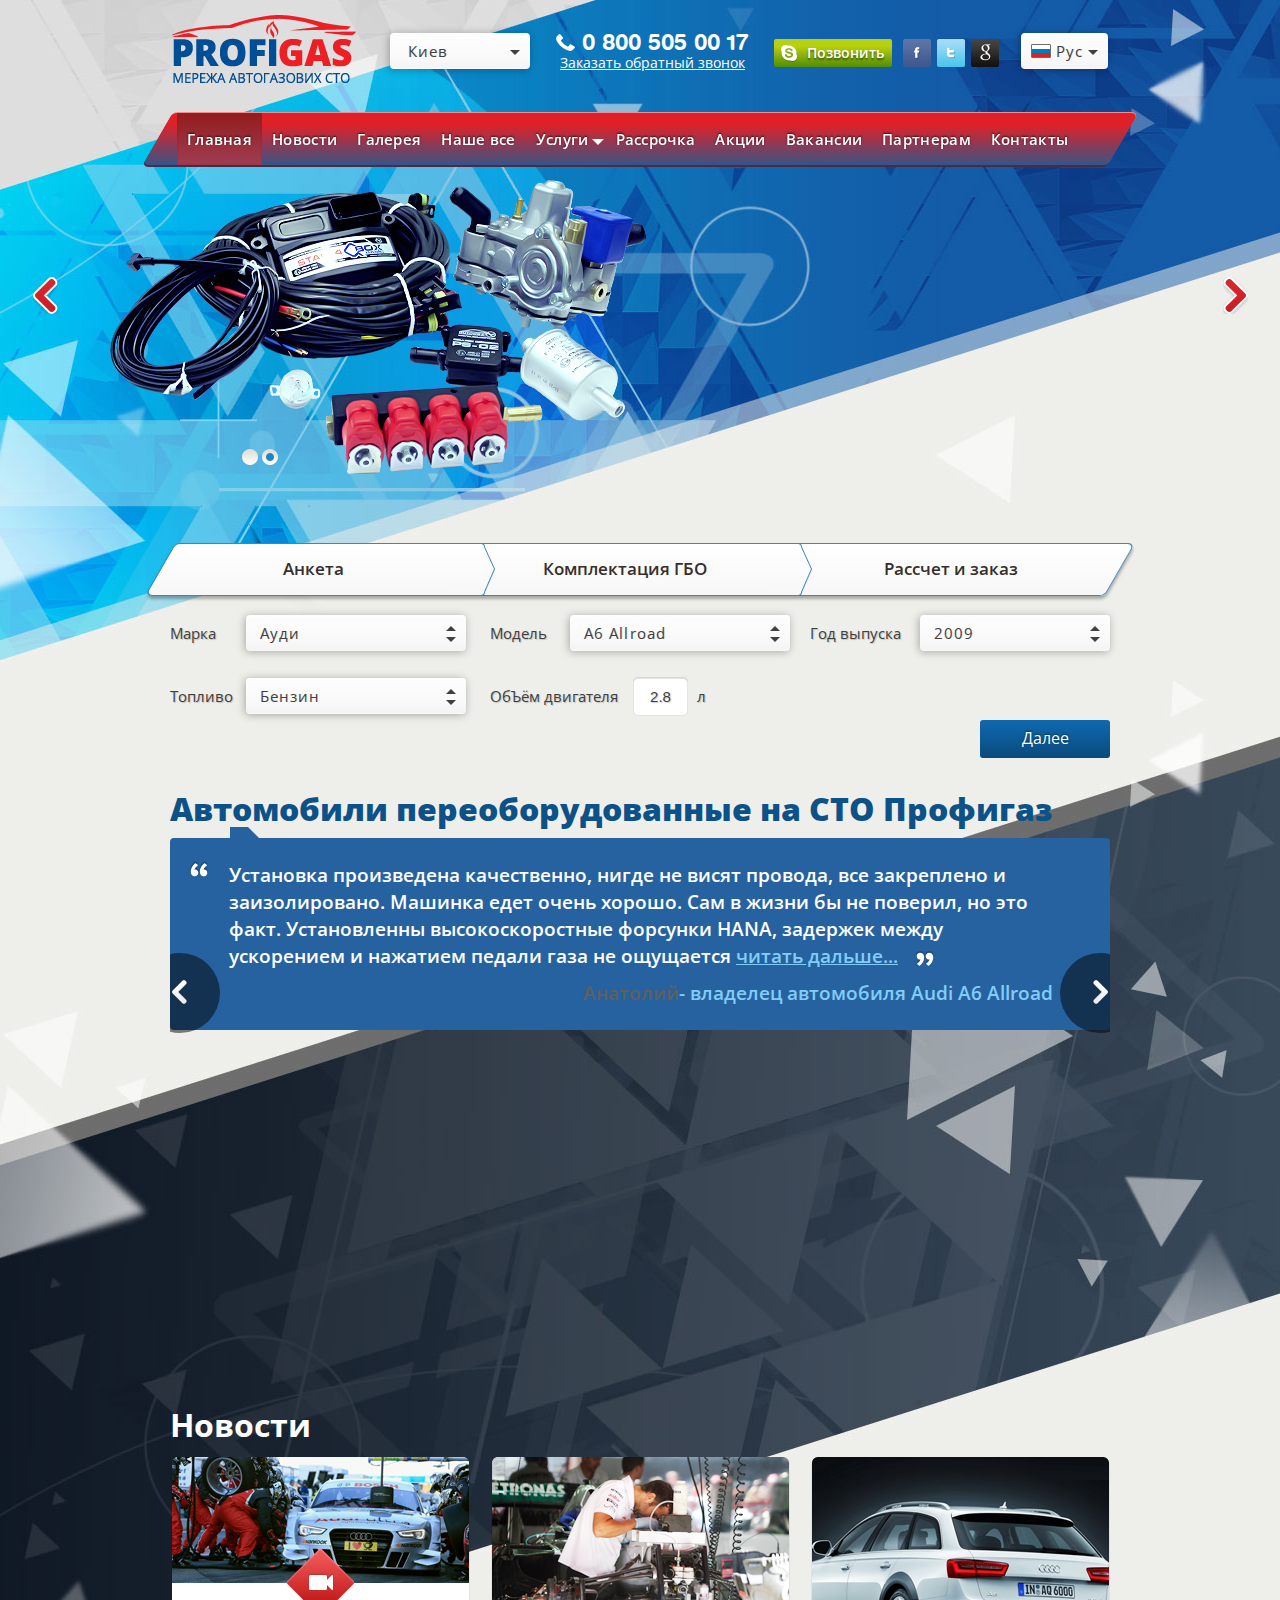
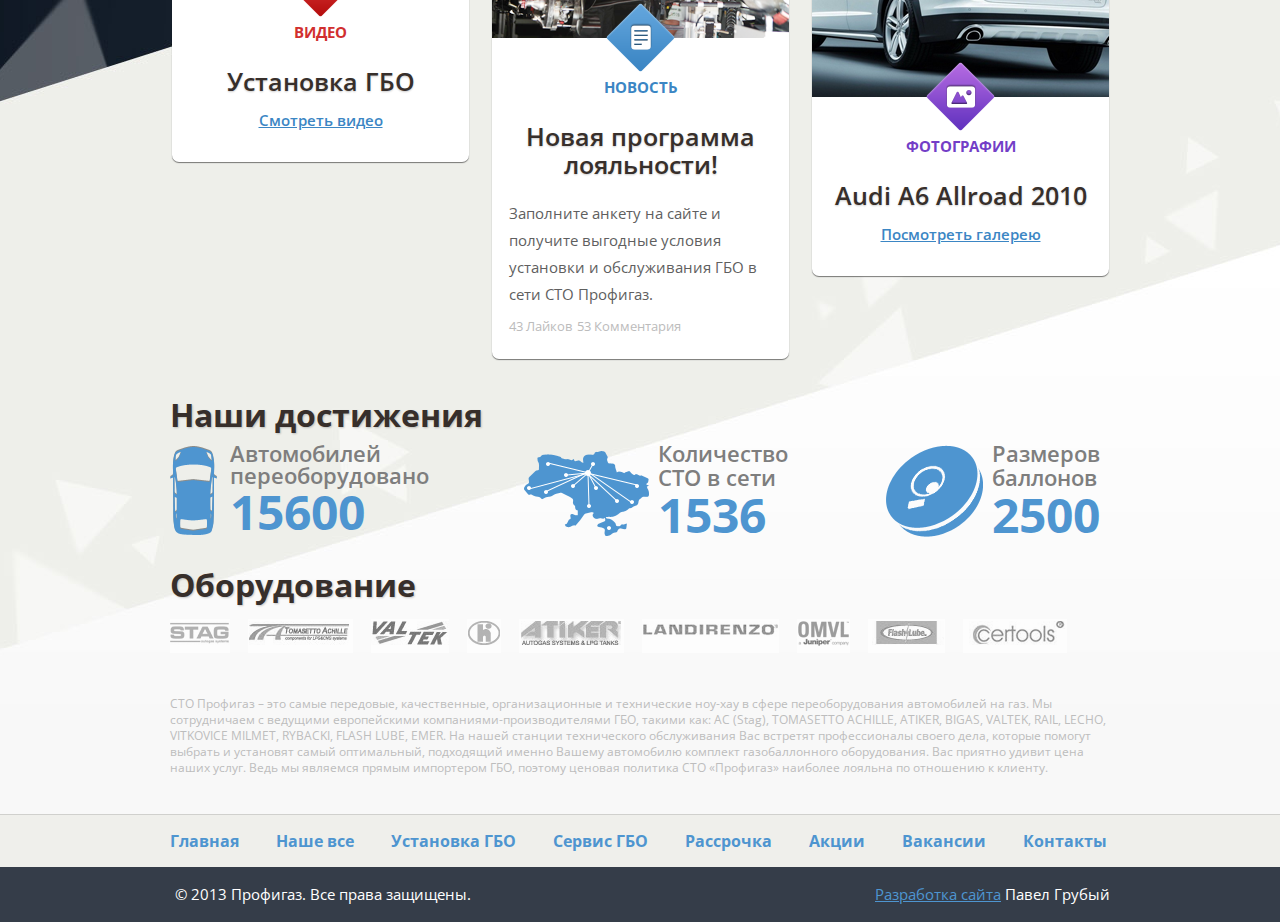
==== index.html @ aa590c6c "верстка about" ====
<!DOCTYPE html>
<html lang="en">
<head>
    <title>Home</title>
    <meta name = "format-detection" content = "telephone=no" />
    <meta charset="utf-8">
    <link rel="icon" href="images/favicon.ico" type="image/x-icon">
    <link rel="shortcut icon" href="images/favicon.ico" type="image/x-icon" />
    <link rel="stylesheet" type="text/css" media="screen" href="css/style.css">
    <link rel="stylesheet" type="text/css" href="rs-plugin/css/settings.css" media="screen" />
    <script src="js/jquery.js"></script>
    <script src="js/jquery-migrate-1.1.1.js"></script>
    <script src="js/superfish.js"></script>
	 <script src="js/jquery.mobilemenu.js"></script>
	 <script src="js/jquery.flexslider.js"></script>
	 <script src="js/jquery.easing.1.3.js"></script>
   <script src="js/modernizr.custom.79639.js"></script>
   <script src="js/jquery.cycle.all.js"></script>

   <script src="rs-plugin/js/jquery.themepunch.revolution.min.js"></script>
	 <script src="js/script.js"></script>
	 <script>
      $('#s2').cycle({ 
          fx:     'scrollDown', 
          speed:  'slow', 
          timeout: 0, 
          next:   '#next2', 
          prev:   '#prev2' 
      });
		  $(window).load(function() {
				$('.flexslider').flexslider({
				  animation: "slide",
          pauseOnHover: true
				});
			 });
      
      function DropDown(el) {
        this.dd = el;
        this.placeholder = this.dd.children('span');
        this.opts = this.dd.find('ul.dropdown > li');
        this.val = '';
        this.index = -1;
        this.initEvents();
      }
      DropDown.prototype = {
        initEvents : function() {
          var obj = this;

          obj.dd.on('click', function(event){
            $(this).toggleClass('active');
            return false;
          });

          obj.opts.on('click',function(){
            var opt = $(this);
            obj.val = opt.text();
            obj.index = opt.index();
            obj.placeholder.text(obj.val);
          });
        },
        getValue : function() {
          return this.val;
        },
        getIndex : function() {
          return this.index;
        }
      }

      $(function() {

        var dd = new DropDown( $('#dd') );

        $(document).click(function() {
          // all dropdowns
          $('.wrapper-dropdown-3').removeClass('active');
        });

        var dd = new DropDown( $('#dd1') );
      
       var dd = new DropDown( $('#dd2') );
      
       var dd = new DropDown( $('#dd3') );
      
       var dd = new DropDown( $('#dd4') );
      
       var dd = new DropDown( $('#dd5') );
      
});
    </script>
	<!--[if lt IE 8]>
   <div style=' clear: both; text-align:center; position: relative;'>
     <a href="http://windows.microsoft.com/en-US/internet-explorer/products/ie/home?ocid=ie6_countdown_bannercode">
       <img src="http://storage.ie6countdown.com/assets/100/images/banners/warning_bar_0000_us.jpg" border="0" height="42" width="820" alt="You are using an outdated browser. For a faster, safer browsing experience, upgrade for free today." />
    </a>
  </div>
<![endif]-->
    <!--[if lt IE 9]>
   	<script src="js/html5.js"></script>
    	<link rel="stylesheet" type="text/css" media="screen" href="css/ie.css">
    <![endif]-->
</head>
<body>
<!--==============================header=================================-->
 	<header>
    <div class="container_12 header_top">
      <div class="clearfix">
        <div class="grid_12">
          <h1 class="logo f_left"><a href="index.html">Profigas мережа автогазовых СТО</a></h1>
          <div class="demo f_left">
            <div id="dd" class="wrapper-dropdown-3" tabindex="1">
              <span>Киев</span>
              <ul class="dropdown">
                <li><a href="#">Киев</a></li>
                <li><a href="#">Николаев</a></li>
                <li><a href="#">Кривой рог</a></li>
                <li><a href="#">Одесса</a></li>
              </ul>
            </div>
          ​</div>
          <div class="tel_box f_left">
            <p class="tel hel"><i class="tel_icon"></i>0 800 505 00 17</p>
            <a href="#" class="tel_lk">Заказать обратный звонок</a>
          </div>
          <div class="social f_left">
            <a class="sk" href="#"><i class="sk_icon"></i>Позвонить</a>
            <a class="fb" href="#"><i class="fb_icon"></i></a>
            <a class="tw" href="#"><i class="tw_icon"></i></a>
            <a class="g" href="#"><i class="g_icon"></i></a>
          </div>
          <div class="demo1 f_right">
            <div id="dd1" class="wrapper-dropdown-3" tabindex="1">
              <span><i class="ru"></i>Рус</span>
              <ul class="dropdown">
                <li><a href="#"><i class="en"></i>Англ</a></li>
                <li><a href="#"><i class="ru"></i>Рус</a></li>
              </ul>
            </div>
          ​</div>
          <div class="clear"></div>
        </div>
      </div>
      <div class="clearfix">
        <div class="grid_12">
          <nav>
            	<ul class="sf-menu">
                <li class="current sf-menu_it"><a class="menu_link" href="index.html">Главная</a></li>
                <li class="sf-menu_it"><a class="menu_link" href="#">Новости</a></li>
                <li class="sf-menu_it"><a class="menu_link" href="#">Галерея</a></li>
                <li class="sf-menu_it"><a class="menu_link" href="about.html">Наше все</a></li>
                <li class="sf-menu_it"><a class="menu_link" href="#">Услуги</a>
                  <ul class="sub_menu">
                    <li class="sub_menu_item"><a href="#" class="sub_menu_link">Установка ГБО</a></li>
                    <li class="sub_menu_item"><a href="#" class="sub_menu_link">Сервис ГБО</a></li>
                  </ul>
                </li>
                <li class="sf-menu_it"><a class="menu_link" href="#">Рассрочка</a></li>
                <li class="sf-menu_it"><a class="menu_link" href="#">Акции</a></li>
                <li class="sf-menu_it"><a class="menu_link" href="#">Вакансии</a></li>
                <li class="sf-menu_it"><a class="menu_link" href="#">Партнерам</a></li>
                <li class="sf-menu_it"><a class="menu_link" href="#">Контакты</a></li>
             </ul>
            <div class="clear"></div>
          </nav>
        </div>
      </div>
    </div>
  </header>

<!-- slider -->
<div class="fullwidthbanner-container p_abs">
      <div class="fullwidthbanner p_rel">
        <ul>
          <!-- THE Second SLIDE -->
          <li data-transition="PaperCut" data-slotamount="10" data-masterspeed="300" data-thumb="images/thumbs/thumb1.jpg">
                <!-- THE MAIN IMAGE IN THE FIRST SLIDE -->
                <div class="caption randomrotate"
                   data-x="110"
                   data-y="180"
                   data-speed="1000"
                   data-start="200"
                   data-transition="slidedown"
                   data-easing="easeInOutExpo"><img src="images/slider1_img1.png" alt=""></div>
                <!-- THE CAPTIONS IN THIS SLDIE -->
                <div class="caption slide_title bold bl_gray sfb"
                   data-x="640"
                   data-y="295"
                   data-speed="300"
                   data-start="500"
                   data-easing="easeInOutExpo"><img src="images/slider1_img2_2.png" alt=""></div>

                <div class="caption slide_title bold bl_gray sfb"
                   data-x="660"
                   data-y="290"
                   data-speed="700"
                   data-start="700"
                   data-easing="easeOutExpo"><img src="images/slider1_img2_1.png" alt=""></div>

                <div class="caption slide_title bold bl_gray sfb"
                   data-x="676"
                   data-y="323"
                   data-speed="600"
                   data-start="900"
                   data-easing="easeOutExpo"><img src="images/slider1_img2.png" alt=""></div>

                <div class="caption slide_title bold bl_gray sfb"
                   data-x="670"
                   data-y="382"
                   data-speed="600"
                   data-start="900"
                   data-easing="easeOutExpo"><span class="slider1_it1">Баллоны</span></div>

                <div class="caption slide_title bold bl_gray sfb"
                   data-x="815"
                   data-y="265"
                   data-speed="300"
                   data-start="1300"
                   data-easing="easeOutExpo"><img src="images/slider1_img3_1.png" alt=""></div>

                <div class="caption slide_title bold bl_gray sfb"
                   data-x="835"
                   data-y="285"
                   data-speed="450"
                   data-start="1500"
                   data-easing="easeOutExpo"><img src="images/slider1_img3_2.png" alt=""></div>

                <div class="caption slide_title bl_gray randomrotate"
                   data-x="855"
                   data-y="305"
                   data-speed="600"
                   data-start="1700"
                   data-easing="easeOutExpo"><img src="images/slider1_img3.png" alt=""></div>

                <div class="caption slide_title bl_gray randomrotate"
                   data-x="835"
                   data-y="367"
                   data-speed="600"
                   data-start="1700"
                   data-easing="easeOutExpo"><span class="slider1_it1">Редукторы</span></div>

                <div class="caption randomrotate"
                   data-x="990"
                   data-y="275"
                   data-speed="450"
                   data-start="2100"
                   data-easing="easeOutExpo"><img src="images/slider1_img4_1.png" alt=""></div>

                <div class="caption randomrotate"
                   data-x="1020"
                   data-y="305"
                   data-speed="600"
                   data-start="2300"
                   data-easing="easeOutExpo"><img src="images/slider1_img4.png" alt=""></div>

                <div class="caption randomrotate"
                   data-x="986"
                   data-y="367"
                   data-speed="600"
                   data-start="2300"
                   data-easing="easeOutExpo"><span class="slider1_it1">Электроника</span></div>

                <div class="caption randomrotate fz_24 bl_gray"
                   data-x="615"
                   data-y="168"
                   data-speed="600"
                   data-start="2700"
                   data-easing="easeOutExpo">
                  <div class="slider1_title1_bg"></div>
                </div>

                <div class="caption randomrotate fz_24 bl_gray lfl"
                   data-x="660"
                   data-y="195"
                   data-speed="600"
                   data-start="3600"
                   data-easing="easeOutExpo"><img src="images/slider1_logo.png" alt=""></div>

                <div class="caption randomrotate fz_24 bl_gray sft"
                   data-x="845"
                   data-y="195"
                   data-speed="600"
                   data-start="2900"
                   data-easing="easeOutExpo"><h2 class="slider1_title1">Первый</h2></div>

                <div class="caption randomrotate fz_24 bl_gray sfr"
                   data-x="845"
                   data-y="225"
                   data-speed="600"
                   data-start="3100"
                   data-easing="easeOutExpo"><h2 class="slider1_title1">интернет-магазин 
</h2></div>

                <div class="caption randomrotate fz_24 bl_gray sfb"
                   data-x="845"
                   data-y="253"
                   data-speed="600"
                   data-start="3300"
                   data-easing="easeOutExpo"><h2 class="slider1_title1">гбо</h2></div>

                <div class="caption randomrotate fz_24 bl_gray"
                   data-x="660"
                   data-y="400"
                   data-speed="600"
                   data-start="4500"
                   data-easing="easeOutExpo">
                    <div class="slider1_box1">
                      <a href="#" class="slider1_lk1">Перейти на сайт интернет-магазина</a>
                    </div>
                   </div>

                <div class="caption randomrotate fz_24 bl_gray"
                   data-x="593"
                   data-y="460"
                   data-speed="600"
                   data-start="5300"
                   data-easing="easeOutExpo"><span class="slider1_it2">Узнай стоимость установки ГБО</span></div>

                <div class="caption randomrotate fz_24 bl_gray"
                   data-x="720"
                   data-y="495"
                   data-speed="600"
                   data-start="5500"
                   data-easing="easeOutExpo"><span class="slider1_it2">и экономию прямо здесь</span></div>

                <div class="caption randomrotate fz_24 bl_gray"
                   data-x="1155"
                   data-y="508"
                   data-speed="600"
                   data-start="6500"
                   data-easing="easeOutExpo"><img src="images/slider1_img6_arrow.png" alt=""></div>
                
          </li> 

          <!-- THE COPY SLIDE -->
          <li data-transition="PaperCut" data-slotamount="10" data-masterspeed="300" data-thumb="images/thumbs/thumb1.jpg">
                <!-- THE MAIN IMAGE IN THE FIRST SLIDE -->
                <div class="caption randomrotate"
                   data-x="110"
                   data-y="180"
                   data-speed="1000"
                   data-start="200"
                   data-transition="slidedown"
                   data-easing="easeInOutExpo"><img src="images/slider1_img1.png" alt=""></div>
                <!-- THE CAPTIONS IN THIS SLDIE -->
                <div class="caption slide_title bold bl_gray sfb"
                   data-x="640"
                   data-y="295"
                   data-speed="300"
                   data-start="500"
                   data-easing="easeInOutExpo"><img src="images/slider1_img2_2.png" alt=""></div>

                <div class="caption slide_title bold bl_gray sfb"
                   data-x="660"
                   data-y="290"
                   data-speed="700"
                   data-start="700"
                   data-easing="easeOutExpo"><img src="images/slider1_img2_1.png" alt=""></div>

                <div class="caption slide_title bold bl_gray sfb"
                   data-x="676"
                   data-y="323"
                   data-speed="600"
                   data-start="900"
                   data-easing="easeOutExpo"><img src="images/slider1_img2.png" alt=""></div>

                <div class="caption slide_title bold bl_gray sfb"
                   data-x="670"
                   data-y="382"
                   data-speed="600"
                   data-start="900"
                   data-easing="easeOutExpo"><span class="slider1_it1">Баллоны</span></div>

                <div class="caption slide_title bold bl_gray sfb"
                   data-x="815"
                   data-y="265"
                   data-speed="300"
                   data-start="1300"
                   data-easing="easeOutExpo"><img src="images/slider1_img3_1.png" alt=""></div>

                <div class="caption slide_title bold bl_gray sfb"
                   data-x="835"
                   data-y="285"
                   data-speed="450"
                   data-start="1500"
                   data-easing="easeOutExpo"><img src="images/slider1_img3_2.png" alt=""></div>

                <div class="caption slide_title bl_gray randomrotate"
                   data-x="855"
                   data-y="305"
                   data-speed="600"
                   data-start="1700"
                   data-easing="easeOutExpo"><img src="images/slider1_img3.png" alt=""></div>

                <div class="caption slide_title bl_gray randomrotate"
                   data-x="835"
                   data-y="367"
                   data-speed="600"
                   data-start="1700"
                   data-easing="easeOutExpo"><span class="slider1_it1">Редукторы</span></div>

                <div class="caption randomrotate"
                   data-x="990"
                   data-y="275"
                   data-speed="450"
                   data-start="2100"
                   data-easing="easeOutExpo"><img src="images/slider1_img4_1.png" alt=""></div>

                <div class="caption randomrotate"
                   data-x="1020"
                   data-y="305"
                   data-speed="600"
                   data-start="2300"
                   data-easing="easeOutExpo"><img src="images/slider1_img4.png" alt=""></div>

                <div class="caption randomrotate"
                   data-x="986"
                   data-y="367"
                   data-speed="600"
                   data-start="2300"
                   data-easing="easeOutExpo"><span class="slider1_it1">Электроника</span></div>

                <div class="caption randomrotate fz_24 bl_gray"
                   data-x="615"
                   data-y="168"
                   data-speed="600"
                   data-start="2700"
                   data-easing="easeOutExpo">
                  <div class="slider1_title1_bg"></div>
                </div>

                <div class="caption randomrotate fz_24 bl_gray lfl"
                   data-x="660"
                   data-y="195"
                   data-speed="600"
                   data-start="3600"
                   data-easing="easeOutExpo"><img src="images/slider1_logo.png" alt=""></div>

                <div class="caption randomrotate fz_24 bl_gray sft"
                   data-x="845"
                   data-y="195"
                   data-speed="600"
                   data-start="2900"
                   data-easing="easeOutExpo"><h2 class="slider1_title1">Первый</h2></div>

                <div class="caption randomrotate fz_24 bl_gray sfr"
                   data-x="845"
                   data-y="225"
                   data-speed="600"
                   data-start="3100"
                   data-easing="easeOutExpo"><h2 class="slider1_title1">интернет-магазин 
</h2></div>

                <div class="caption randomrotate fz_24 bl_gray sfb"
                   data-x="845"
                   data-y="253"
                   data-speed="600"
                   data-start="3300"
                   data-easing="easeOutExpo"><h2 class="slider1_title1">гбо</h2></div>

                <div class="caption randomrotate fz_24 bl_gray"
                   data-x="660"
                   data-y="400"
                   data-speed="600"
                   data-start="4500"
                   data-easing="easeOutExpo">
                    <div class="slider1_box1">
                      <a href="#" class="slider1_lk1">Перейти на сайт интернет-магазина</a>
                    </div>
                   </div>

                <div class="caption randomrotate fz_24 bl_gray"
                   data-x="593"
                   data-y="460"
                   data-speed="600"
                   data-start="5300"
                   data-easing="easeOutExpo"><span class="slider1_it2">Узнай стоимость установки ГБО</span></div>

                <div class="caption randomrotate fz_24 bl_gray"
                   data-x="720"
                   data-y="495"
                   data-speed="600"
                   data-start="5500"
                   data-easing="easeOutExpo"><span class="slider1_it2">и экономию прямо здесь</span></div>

                <div class="caption randomrotate fz_24 bl_gray"
                   data-x="1155"
                   data-y="508"
                   data-speed="600"
                   data-start="6500"
                   data-easing="easeOutExpo"><img src="images/slider1_img6_arrow.png" alt=""></div>
                
          </li> 

        </ul>
        <div class="tp-bannertimer tp-bottom"></div>
      </div>
    </div>
  <!-- Slider END  -->


<!--==============================content================================-->
  <section id="content">
    
  <article>
    <div class="container_12">
      <div class="cost_box">
        <div class="cost_box_tab">
          <ul class="cost_menu clearfix">
            <li class="cost_it"><alkref="#" class="cost_lk cost_lk_first">Анкета</a></li>
            <li class="cost_it cost_it_second"><a href="#" class="cost_lk cost_lk_second">Комплектация ГБО</a></li>
            <li class="cost_it cost_it_last"><a href="#" class="cost_lk cost_lk_last">Рассчет и заказ</a></li>
          </ul>
        </div>
        <div class="cost_box_btn clearfix">
          <div class="grid_4">
            <label for="" class="clearfix box2">
              <span class="cost_btm_n f_left">Марка</span>
              <div class="cost_btm f_right">
                <div id="dd2" class="wrapper-dropdown-3" tabindex="1">
                  <span>Ауди</span>
                  <ul class="dropdown">
                    <li><a href="#">Ауди</a></li>
                    <li><a href="#">Лада</a></li>
                    <li><a href="#">Бентли</a></li>
                    <li><a href="#">Славута</a></li>
                  </ul>
                </div>
              ​</div>
            </label>
            <label for="" class="clearfix box2">
              <span class="cost_btm_n f_left">Топливо</span>
              <div class="cost_btm f_right">
                <div id="dd3" class="wrapper-dropdown-3" tabindex="1">
                  <span>Бензин</span>
                  <ul class="dropdown">
                    <li><a href="#">Бензин</a></li>
                    <li><a href="#">Дизель</a></li>
                    <li><a href="#">Газ</a></li>
                    <li><a href="#">Электричество</a></li>
                  </ul>
                </div>
              ​</div>
            </label>
          </div>
          <div class="grid_4">
            <label for="" class="clearfix box2">
              <span class="cost_btm_n f_left">Модель</span>
              <div class="cost_btm f_right">
                <div id="dd4" class="wrapper-dropdown-3" tabindex="1">
                  <span>A6 Allroad</span>
                  <ul class="dropdown">
                    <li><a href="#">A6 Allroad</a></li>
                    <li><a href="#">A6 Allroad</a></li>
                    <li><a href="#">A6 Allroad</a></li>
                    <li><a href="#">A6 Allroad</a></li>
                  </ul>
                </div>
              ​</div>
            </label>
            <label for="" class="clearfix box2">
              <span class="cost_btm_n f_left">ОбЪём двигателя</span>
              <div class="cost_btm f_left">
                <input class="cost_inp" type="text" value="2.8">
                <span class="cost_btm_n">л</span>
              ​</div>
            </label>

          </div>
          <div class="grid_4">
            <label for="" class="clearfix box2">
              <span class="cost_btm_n f_left">Год выпуска</span>
              <div class="cost_btm f_right">
                <div id="dd5" class="wrapper-dropdown-3" tabindex="1">
                  <span>2009</span>
                  <ul class="dropdown">
                    <li><a href="#">2007</a></li>
                    <li><a href="#">2008</a></li>
                    <li><a href="#">2009</a></li>
                    <li><a href="#">2010</a></li>
                    <li><a href="#">2011</a></li>
                    <li><a href="#">2012</a></li>
                    <li><a href="#">2013</a></li>
                    <li><a href="#">2014</a></li>
                  </ul>
                </div>
              ​</div>
            </label>
            <a href="#" class="cost_btn_lk f_right">Далее</a>
          </div>
        </div>
      </div>
      <div class="wrapper">
        <div class="grid_12">
          <h2 class="title1"><a href="#">Автомобили переоборудованные на СТО Профигаз</a></h2>
          <div class="flexslider wrapper">
            <ul class="slides">
              <li class="p_rel">
                <figure class="p_rel">
                  <div id="s2" class="pics p_rel">
                    <div>
                      <img src="images/flexslider_img1.jpg">
                      <p class="p_abs baner">
                        <span>Audi A6 Allroad с установленным</span>
                        <span>на СТО Профигаз ГБО 4-го поколения</span>
                      </p>
                    </div>
                    <div>
                      <img src="images/flexslider_img33.jpg">
                      <p class="p_abs baner">
                        <span>Audi A6 Allroad с установленным</span>
                        <span>на СТО Профигаз ГБО 4-го поколения</span>
                      </p>
                    </div>
                    <div>
                      <img src="images/flexslider_img1.jpg">
                      <p class="p_abs baner">
                        <span>Audi A6 Allroad с установленным</span>
                        <span>на СТО Профигаз ГБО 4-го поколения</span>
                      </p>
                    </div>
                </div>
                <div class="nav"><a id="prev2" href="#"><em></em></a> <a id="next2" href="#"><em></em></a></div>


                </figure>
                <blockquote class="quote_box p_rel clearfix">
                  <p class="quote p_rel">Установка произведена качественно, нигде не висят провода, все закреплено и заизолировано. Машинка едет очень хорошо. Сам в жизни бы не поверил, но это факт. Установленны высокоскоростные форсунки HANA, задержек между ускорением и нажатием педали газа не ощущается
                  <a href="#" class="quote_lk">читать дальше...</a></p>
                  <span class="owner f_right">Анатолий<a class="quote_lk make" href="">- владелец автомобиля Audi A6 Allroad</a></span>
                </blockquote>
              </li>
              <li class="p_rel">
                <figure >
                  <img src="images/flexslider_img1.jpg" alt="">

                </figure>
                <blockquote class="quote_box p_rel clearfix">
                  <p class="quote p_rel">Установка произведена качественно, нигде не висят провода, все закреплено и заизолировано. Машинка едет очень хорошо. Сам в жизни бы не поверил, но это факт. Установленны высокоскоростные форсунки HANA, задержек между ускорением и нажатием педали газа не ощущается
                  <a href="#" class="quote_lk">читать дальше...</a></p>
                  <span class="owner f_right">Анатолий<a class="quote_lk make" href="">- владелец автомобиля Audi A6 Allroad</a></span>
                </blockquote>
              </li>
            </ul>
          </div>
        </div>
      </div>
      <div class="news_box">
        <h3 class="title2"><a href="">Новости</a></h3>
        <div class="clearfix">
          <div class="grid_4">
            <div class="news_it">
              <figure class="video p_rel">
                <img src="images/video_img.png" alt="">
                <a href="#" class="p_abs news_icon video_ic">ВИДЕО</a>
              </figure>
              <div class="news_cont">
                <h4 class="title3">Установка ГБО</h4>
                <a href="#" class="news_lk">Смотреть видео</a>
              </div>
            </div>
          </div>
          <div class="grid_4">
            <div class="news_it">
              <figure class="news p_rel">
                <img src="images/news_img.png" alt="">
                <a href="#" class="p_abs news_icon news_ic">НОВОСТЬ</a>
              </figure>
              <div class="news_cont">
                <h4 class="title3">Новая программа лояльности!</h4>
                <p>Заполните анкету на сайте и получите выгодные условия установки и обслуживания ГБО в сети СТО Профигаз.<br>
                  <span class="likes">43 Лайков</span><span class="comtnts">53 Комментария</span>
                </p>
                
              </div>
            </div>
          </div>
          <div class="grid_4">
            <div class="news_it">
              <figure class="photo p_rel">
                <img src="images/photo_img.png" alt="">
                <a href="#" class="p_abs news_icon photo_ic">ФОТОГРАФИИ</a>
              </figure>
              <div class="news_cont">
                <h4 class="title3">Audi A6 Allroad 2010</h4>
                <a href="#" class="news_lk">Посмотреть галерею</a>
              </div>
            </div>
          </div>
        </div>
      </div>
      <div class="achievements">
        <h3 class="title4">Наши достижения</h3>
        <div class="list1 clearfix">
          <div class="grid_4">
            <div class="clearfix column1">
              <img src="images/car_icon.png" alt="" class="f_left">
              <div class="box1 f_left">
                <p>Автомобилей переоборудовано</p>
                <span class="qt">15600</span>
              </div>
            </div>
          </div>
          <div class="grid_4">
            <div class="clearfix column2">
              <img src="images/map_icon.png" alt="">
              <div class="box1">
                <p>Количество СТО в сети</p>
                <span class="qt">1536</span>
              </div>
            </div>
          </div>
          <div class="grid_4">
            <div class="clearfix column3">
              <img src="images/balon_icon.png" alt="" class="f_left">
              <div class="box1 f_right">
                <p>Размеров баллонов</p>
                <span class="qt">2500</span>
              </div>
            </div>
          </div>
        </div>
      </div>
      <div class="equipment">
        <h3 class="title4">Оборудование</h3>
        <div class="wrapper">
          <div class="grid_12">
            <ul class="list clearfix">
              <li class="list_item">
                <a href="#" class="list_link"><img src="images/equipment_img1.png" alt=""></a>
              </li>
              <li class="list_item">
                <a href="#" class="list_link"><img src="images/equipment_img2.png" alt=""></a>
              </li>
              <li class="list_item">
                <a href="#" class="list_link"><img src="images/equipment_img3.png" alt=""></a>
              </li>
              <li class="list_item">
                <a href="#" class="list_link"><img src="images/equipment_img4.png" alt=""></a>
              </li>
              <li class="list_item">
                <a href="#" class="list_link"><img src="images/equipment_img5.png" alt=""></a>
              </li>
              <li class="list_item">
                <a href="#" class="list_link"><img src="images/equipment_img6.png" alt=""></a>
              </li>
              <li class="list_item">
                <a href="#" class="list_link"><img src="images/equipment_img7.png" alt=""></a>
              </li>
              <li class="list_item">
                <a href="#" class="list_link"><img src="images/equipment_img8.png" alt=""></a>
              </li>
              <li class="list_item">
                <a href="#" class="list_link"><img src="images/equipment_img9.png" alt=""></a>
              </li>
            </ul>
          </div>
        </div>
      </div>
      <p class="description_box">
        СТО Профигаз – это самые передовые, качественные, организационные и технические ноу-хау в сфере переоборудования автомобилей на газ. Мы сотрудничаем с ведущими европейскими компаниями-производителями ГБО, такими как: AC (Stag), TOMASETTO ACHILLE, ATIKER, BIGAS, VALTEK, RAIL, LECHO, VITKOVICE MILMET, RYBACKI, FLASH LUBE, EMER. На нашей станции технического обслуживания Вас встретят профессионалы своего дела, которые помогут выбрать и установят самый оптимальный, подходящий именно Вашему автомобилю комплект газобаллонного оборудования. Вас приятно удивит цена наших услуг. Ведь мы являемся прямым импортером ГБО, поэтому ценовая политика СТО «Профигаз» наиболее лояльна по отношению к клиенту.
      </p>
    </div>
  </article>
  </section>
<!--==============================footer=================================-->
  <footer>
    <div class="container_12">
      <div class="wrapper">
        <div class="grid_12">
          <ul class="footer_menu clearfix">
            <li class="footer_item"><a href="#" class="footer_link">Главная</a></li>
            <li class="footer_item"><a href="#" class="footer_link">Наше все</a></li>
            <li class="footer_item"><a href="#" class="footer_link">Установка ГБО</a></li>
            <li class="footer_item"><a href="#" class="footer_link">Сервис ГБО</a></li>
            <li class="footer_item"><a href="#" class="footer_link">Рассрочка</a></li>
            <li class="footer_item"><a href="#" class="footer_link">Акции</a></li>
            <li class="footer_item"><a href="#" class="footer_link">Вакансии</a></li>
            <li class="footer_item"><a href="#" class="footer_link">Контакты</a></li>
          </ul>
        </div>
      </div>
    </div>
    <div class="footer_bottom">
      <div class="container_12">
        <div class="wrapper">
          <div class="grid_12">
            <b class="f_left">&copy; 2013 Профигаз. Все права защищены.</b>
            <span class="developer f_right">
              <a href="">Разработка сайта</a>
              <span class="name">Павел Грубый</span>
            </span>
          </div>
        </div>
      </div>
    </div>
  </footer>
  <script>
        $(document).ready(function() {

          var api = $('.fullwidthbanner').revolution(
            {
              delay:9000,
              startwidth:1400,
              startheight:645,

              onHoverStop:"on",           // Stop Banner Timet at Hover on Slide on/off

              thumbWidth:1000000,             // Thumb With and Height and Amount (only if navigation Tyope set to thumb !)
              thumbHeight:50,
              thumbAmount:3,

              hideThumbs:0,
              navigationType:"bullet",        // bullet, thumb, none
              navigationArrows:"solo",        // nexttobullets, solo (old name verticalcentered), none

              navigationStyle:"round",        // round,square,navbar,round-old,square-old,navbar-old, or any from the list in the docu (choose between 50+ different item), custom


              navigationHAlign:"center",        // Vertical Align top,center,bottom
              navigationVAlign:"bottom",          // Horizontal Align left,center,right
              navigationHOffset:30,
              navigationVOffset:-40,

              soloArrowLeftHalign:"left",
              soloArrowLeftValign:"center",
              soloArrowLeftHOffset:20,
              soloArrowLeftVOffset:0,

              soloArrowRightHalign:"right",
              soloArrowRightValign:"center",
              soloArrowRightHOffset:20,
              soloArrowRightVOffset:0,

              touchenabled:"on",            // Enable Swipe Function : on/off


              stopAtSlide:-1,             // Stop Timer if Slide "x" has been Reached. If stopAfterLoops set to 0, then it stops already in the first Loop at slide X which defined. -1 means do not stop at any slide. stopAfterLoops has no sinn in this case.
              stopAfterLoops:-1,            // Stop Timer if All slides has been played "x" times. IT will stop at THe slide which is defined via stopAtSlide:x, if set to -1 slide never stop automatic

              hideCaptionAtLimit:0,         // It Defines if a caption should be shown under a Screen Resolution ( Basod on The Width of Browser)
              hideAllCaptionAtLilmit:0,       // Hide all The Captions if Width of Browser is less then this value
              hideSliderAtLimit:0,          // Hide the whole slider, and stop also functions if Width of Browser is less than this value


              fullWidth:"on",

              shadow:1                //0 = no Shadow, 1,2,3 = 3 Different Art of Shadows -  (No Shadow in Fullwidth Version !)

            });


            // TO HIDE THE ARROWS SEPERATLY FROM THE BULLETS, SOME TRICK HERE:
            // YOU CAN REMOVE IT FROM HERE TILL THE END OF THIS SECTION IF YOU DONT NEED THIS !
              api.bind("revolution.slide.onloaded",function (e) {


                $('.tparrows').each(function() {
                  var arrows=$(this);

                  var timer = setInterval(function() {

                    if (arrows.css('opacity') == 1 && !$('.tp-simpleresponsive').hasClass("mouseisover"))
                      arrows.fadeOut(300);
                  },3000);
                })

                $('.tp-simpleresponsive, .tparrows').hover(function() {
                  $('.tp-simpleresponsive').addClass("mouseisover");
                  $('body').find('.tparrows').each(function() {
                    $(this).fadeIn(300);
                  });
                }, function() {
                  if (!$(this).hasClass("tparrows"))
                    $('.tp-simpleresponsive').removeClass("mouseisover");
                })
              });
            // END OF THE SECTION, HIDE MY ARROWS SEPERATLY FROM THE BULLETS

      });

  </script>

</body>
</html>
---- css/style.css ----
@import "reset.css";
@import "skeleton.css";
@import "superfish.css";
@import "flexslider.css";
@import "../font/helvetica.css";
@import url(http://fonts.googleapis.com/css?family=Open+Sans:400,600,700,800&subset=latin,cyrillic);
article,aside,audio,canvas,command,datalist,details,embed,figcaption,figure,footer,header,hgroup,keygen,meter,nav,output,progress,section,source,video{display:block}mark,rp,rt,ruby,summary,time{display:inline}
/* Global properties ======================================================== */
html {width:100%}

body {
  font-family:'Open Sans', sans-serif;
  font-size:15px;
  line-height: 27px;
  color:#5f5f5f;
  min-width:960px;
  background: #f8f8f8 url(../images/body_bg.jpg) center 0 no-repeat;
  -webkit-text-size-adjust: none;
}

/*----------------------> Links And buttons <------------------*/
a {
  color:#;
  outline:none;
  text-decoration:none;
  cursor:pointer;
}
a:hover{
  color:#;
  text-decoration:none;
}

.button{
  display:inline-block;
  padding:0 0 0 0;
  margin: 0 0 0 0;
  font-size: px;
  line-height: px;
  color:#;
 }
.button:hover{
  background:;
  color:#000;
}


.hel{
  font-family: 'helvetica_roundedbold';

}
/*----------------------> Basic Classes <------------------*/
.reg {text-transform:uppercase}
.f_left {float:left}
.f_right {float:right}
.al_right {text-align:right}
.al_center {text-align:center}

.it{font-style:italic}
.let{letter-spacing:-1px}

/*----------------------> Indents Zero <------------------*/

.m_bot_zero{ margin-bottom:0 !important;}
.m_left_zero{ margin-left:0 !important;}
.p_bot_zero{ padding-bottom:0 !important;}
.p_left_zero{ padding-left:0 !important;}

/*----------------------> Positions <------------------*/
.p_abs{position: absolute;}
.p_rel{position: relative;}
.p_fix{position: fixed;}
.clear {clear:both;width:100%;line-height:0;font-size:0;}
.wrapper {overflow:hidden}
.f_elem *:first-child{margin-top: 0 !important;}
.f_elem1 *:first-child{margin-top: 0 !important;border: none !important;}

.bg_none{ background:none !important;}
.clearfix:after {
  content: "";
  display: block;
  height: 0;
  clear: both;
  visibility: hidden;
}

/*----------------------> Displays <------------------*/

.d_block{ display:block;}
.d_in-block{ display:inline-block;}

/*----------------------> Basic Colors <------------------*/



/*======================> Header <======================*/

header {
  position: relative;
  z-index: 99;
}
.header_top{
  padding-top: 15px;
}
h1.logo a{
  display:block;
  width:184px;
  height:69px;
  margin-left: 2px;
  background:url(../images/logo.png) 0 0 no-repeat;
  text-decoration:none;
  text-indent:-9999px;
}

/* DEMO 3 */

.wrapper-dropdown-3 {
    /* Size and position */
    position: relative;
    width: 122px;
    margin-top: 18px;
    margin-left: 34px;
    padding: 0 0 0 18px;

    /* Styles */
    background: #fff url(../images/dropdown-3_bg.png) 0 0 repeat;
    border-radius: 4px;
    text-shadow: 1px 0px 0px rgba(0,0,0,0.1);
    box-shadow: -1px 1px 8px rgba(0,0,0,0.3);
    cursor: pointer;
    outline: none;

    /* Font settings */
    font: 400 15px/36px 'Open Sans', sans-serif;
    color: #404040;
    letter-spacing: 1.1px
}
#dd1{
  width: 74px;
  margin-right: 2px;
  margin-left: 0;
  padding-left: 13px;
}

.wrapper-dropdown-3:after {
    content: "";
    width: 0;
    height: 0;
    position: absolute;
    right: 10px;
    top: 55%;
    margin-top: -3px;
    border-width: 5px 5px 0 5px;
    border-style: solid;
    border-color: #404040 transparent;
}

.wrapper-dropdown-3 .dropdown {
  /* Size & position */
    position: absolute;
    top: 120%;
    left: 0;
    right: 0;

    /* Styles */
    background: white;
    border-radius: inherit;
    border: 1px solid rgba(0,0,0,0.17);
    box-shadow: 0 0 5px rgba(0,0,0,0.1);
    -webkit-transition: all 0.5s ease-in;
    -moz-transition: all 0.5s ease-in;
    -ms-transition: all 0.5s ease-in;
    -o-transition: all 0.5s ease-in;
    transition: all 0.5s ease-in;
    list-style: none;

    /* Hiding */
    opacity: 0;
    pointer-events: none;
}

.wrapper-dropdown-3 .dropdown:after {
    content: "";
    width: 0;
    height: 0;
    position: absolute;
    bottom: 100%;
    right: 15px;
    border-width: 0 6px 6px 6px;
    border-style: solid;
    border-color: #fff transparent;    
}

.wrapper-dropdown-3 .dropdown:before {
    content: "";
    width: 0;
    height: 0;
    position: absolute;
    bottom: 100%;
    right: 13px;
    border-width: 0 8px 8px 8px;
    border-style: solid;
    border-color: rgba(0,0,0,0.1) transparent;    
}

.wrapper-dropdown-3 .dropdown li a {
    display: block;
    padding: 0 10px;
    text-decoration: none;
    color: #404040;
    border-bottom: 1px solid #e6e8ea;
    box-shadow: inset 0 1px 0 rgba(255,255,255,1);
    -webkit-transition: all 0.3s ease-out;
    -moz-transition: all 0.3s ease-out;
    -ms-transition: all 0.3s ease-out;
    -o-transition: all 0.3s ease-out;
    transition: all 0.3s ease-out;
}

.wrapper-dropdown-3 .dropdown li i {
    /*float: right;
    color: inherit;*/
}

.wrapper-dropdown-3 .dropdown li:first-of-type a {
    border-radius: 5px 5px 0 0;
}

.wrapper-dropdown-3 .dropdown li:last-of-type a {
    border: none;
    border-radius: 0 0 5px 5px;
}

/* Hover state */

.wrapper-dropdown-3 .dropdown li:hover a {
    background: #f3f8f8;
}

/* Active state */

.wrapper-dropdown-3.active .dropdown {
    opacity: 1;
    pointer-events: auto;
    z-index: 9;
}

/* No CSS3 support */

.no-opacity       .wrapper-dropdown-3 .dropdown,
.no-pointerevents .wrapper-dropdown-3 .dropdown {
    display: none;
    opacity: 1; /* If opacity support but no pointer-events support */
    pointer-events: auto; /* If pointer-events support but no pointer-events support */
}

.no-opacity       .wrapper-dropdown-3.active .dropdown,
.no-pointerevents .wrapper-dropdown-3.active .dropdown {
    display: block;
}
.tel_box{
  padding-left: 25px;
  margin-top: 16px; 
  width: 200px;
}
  .tel{
    font-size: 22px;
    padding-bottom: 2px;
    line-height: 1em;
    font-weight: 800;
    color: #fff;
    margin-bottom: 0;
  }
    .tel_icon{
      display: inline-block;
      margin: 3px 7px 1px 1px;
      width: 19px;
      height: 17px;
      background: url(../images/tel_icon.png) 0 0 no-repeat;
    }
  .tel_lk{
    font: 14px/16px 'Open Sans', sans-serif;
    color: #fff;
    padding-left: 5px;
    text-decoration: underline;
  }
.social{
  margin-top: 24px;
  padding-left: 17px;
}
  .social a{
    display: inline-block;
    width: 28px;
    border-radius: 2px;
    margin-left: 2px;
  }
  .social .fb{
    margin-left: 7px;
  }
  .social .sk{
    font: 600 14px/28px 'Open Sans', sans-serif;
    text-shadow: 0px 2px 2px rgba(0,0,0,0.5); 
    width: 118px;
    color: #fff;
    background: #b7d00f; /* Old browsers */
    background: -moz-linear-gradient(top,  #b7d00f 26%, #508d07 100%); /* FF3.6+ */
    background: -webkit-gradient(linear, left top, left bottom, color-stop(26%,#b7d00f), color-stop(100%,#508d07)); /* Chrome,Safari4+ */
    background: -webkit-linear-gradient(top,  #b7d00f 26%,#508d07 100%); /* Chrome10+,Safari5.1+ */
    background: -o-linear-gradient(top,  #b7d00f 26%,#508d07 100%); /* Opera 11.10+ */
    background: -ms-linear-gradient(top,  #b7d00f 26%,#508d07 100%); /* IE10+ */
    background: linear-gradient(to bottom,  #b7d00f 26%,#508d07 100%); /* W3C */
    filter: progid:DXImageTransform.Microsoft.gradient( startColorstr='#b7d00f', endColorstr='#508d07',GradientType=0 ); /* IE6-9 */
    
  }
  .sk:hover{
    background: #b7d00f; /* Old browsers */
    background: -moz-linear-gradient(top,  #508d07 26%, #b7d00f 100%); /* FF3.6+ */
    background: -webkit-gradient(linear, left top, left bottom, color-stop(26%,#508d07), color-stop(100%,#b7d00f)); /* Chrome,Safari4+ */
    background: -webkit-linear-gradient(top,  #508d07 26%,#b7d00f 100%); /* Chrome10+,Safari5.1+ */
    background: -o-linear-gradient(top,  #508d07 26%,#b7d00f 100%); /* Opera 11.10+ */
    background: -ms-linear-gradient(top,  #508d07 26%,#b7d00f 100%); /* IE10+ */
    background: linear-gradient(to bottom,  #508d07 26%,#b7d00f 100%); /* W3C */
    filter: progid:DXImageTransform.Microsoft.gradient( startColorstr='#508d07', endColorstr='#b7d00f',GradientType=0 ); /* IE6-9 */
  }
  .social i{
    display: inline-block;
    width: 28px;
    height: 28px;
  }
  .sk_icon{
    background: url(../images/sk_icon.png) 0 0 no-repeat;
    margin-right: 5px;
  }
  .fb_icon{
    background: url(../images/fb_icon.png) 0 0 no-repeat;
  }
  .tw_icon{
    background: url(../images/tw_icon.png) 0 0 no-repeat;
  }
  .g_icon{
    background: url(../images/g_icon.png) 0 0 no-repeat;
  }
  .demo1 i{
    display: inline-block;
    width: 20px;
    height: 14px;
    margin: 11px 5px 0 -3px;
  }
    .ru,.en{
      background: url(../images/ru_icon.png) 0 0 no-repeat;
    }

/*---breadcrumbs---*/
.breadcrumbs{
  padding: 18px 0 0px 10px;
}
  .breadcrumbs_it{
    float: left;
    padding-left: 28px;
    margin-bottom: 25px;
  }
  .breadcrumbs_it:first-child{padding-left: 0;}
    .breadcrumbs_lk{
      display: block;
      position: relative;
      font-size: 15px;
      line-height: 36px;
      font-weight: 600;
      color: #fff;
      background: #353d49;
      padding: 9px 10px 8px 10px;
      -webkit-transition: none;
      -moz-transition: none;
      -ms-transition: none;
      -o-transition: none;
      transition: none;

    }
    .breadcrumbs_first{
      background: url(../images/breadcrumbs_first_bg.png) 0 0 repeat-x;
      height: 53px;
      padding: 0 10px;
    }
    .breadcrumbs_lk:before{
      content: "";
      width: 17px;
      height: 53px;
      display: block;
      position: absolute;
      top: 0;
      left: -17px;
      background: url(../images/breadcrumbs_bfore.png) 0 0 no-repeat;
    }
    .breadcrumbs_lk:after{
      content: "";
      width: 19px;
      height: 53px;
      display: block;
      position: absolute;
      top: 0;
      right: -19px;
      background: url(../images/breadcrumbs_after.png) 0 0 no-repeat; 
    }
    .breadcrumbs_last:after{
      content: "";
      width: 30px;
      height: 53px;
      display: block;
      position: absolute;
      top: 0;
      right: -30px;
      background: url(../images/breadcrumbs_after_last.png) 0 0 no-repeat; 
    }
    
    .breadcrumbs_it:hover .breadcrumbs_lk{
      background: url(../images/breadcrumbs_first_bg.png) 0 0 repeat-x;
      -webkit-transition: none;
      -moz-transition: none;
      -ms-transition: none;
      -o-transition: none;
      transition: none;
    }
    .breadcrumbs_it:hover .breadcrumbs_lk:after{
      background: url(../images/breadcrumbs_after_hover.png) 0 0 no-repeat;
    }
    .breadcrumbs_it:hover .breadcrumbs_last:after{
      background: url(../images/breadcrumbs_after_last_hover.png) 0 0 no-repeat;
    }
    .breadcrumbs_it:hover .breadcrumbs_lk:before{
      background: url(../images/breadcrumbs_bfore_hover.png) 0 0 no-repeat;
    }
    .breadcrumbs_first:after{
      width: 19px;
      right: -19px;
      background: url(../images/breadcrumbs_after_first.png) 0 0 no-repeat;
    }
    .breadcrumbs_first:before{
      width: 30px;
      left: -30px;
      background: url(../images/breadcrumbs_before_first.png) 0 0 no-repeat;
    }
    .breadcrumbs_it:hover .breadcrumbs_first:before{
      background: url(../images/breadcrumbs_before_first.png) 0 0 no-repeat;
    }

/*=====================> Content ========================*/

#content {padding:0px 0px 0px 0px; min-height: 1500px;z-index: 99; position: relative;}
.cont_pad{padding:0 0 0 0 !important;}
.cost_box{margin-top: 378px;padding-bottom: 33px;}
.cost_box_tab{
  border: 1px solid #3b86c4;
  -webkit-border-radius: 5px 7px;
  -moz-border-radius: 5px 7px;
  border-radius: 5px 7px;
  -moz-transform: skewX(-30deg);
  -webkit-transform: skewX(-30deg);
  -o-transform: skewX(-30deg);
  -ms-transform: skewX(-30deg);
  transform: skewX(-30deg);
  background: #ffffff; /* Old browsers */
  background: -moz-linear-gradient(top,  #ffffff 0%, #f7f7f7 100%); /* FF3.6+ */
  background: -webkit-gradient(linear, left top, left bottom, color-stop(0%,#ffffff), color-stop(100%,#f7f7f7)); /* Chrome,Safari4+ */
  background: -webkit-linear-gradient(top,  #ffffff 0%,#f7f7f7 100%); /* Chrome10+,Safari5.1+ */
  background: -o-linear-gradient(top,  #ffffff 0%,#f7f7f7 100%); /* Opera 11.10+ */
  background: -ms-linear-gradient(top,  #ffffff 0%,#f7f7f7 100%); /* IE10+ */
  background: linear-gradient(to bottom,  #ffffff 0%,#f7f7f7 100%); /* W3C */
  filter: progid:DXImageTransform.Microsoft.gradient( startColorstr='#ffffff', endColorstr='#f7f7f7',GradientType=0 ); /* IE6-9 */
  margin-bottom: 19px;
  box-shadow: 2px 3px 3px rgba(0,0,0,0.3);
}
  .cost_it{
    float: left;
    width: 305px;
    text-align: center;
    -webkit-border-radius: 4px 6px;
    -moz-border-radius: 4px 6px;
    border-radius: 4px 6px;
  }
  .cost_it_second{width: 317px;}
  .cost_it_last{width: 336px;}
  .cost_it:hover{
    background: #0f6ab1; /* Old browsers */
    background: -moz-linear-gradient(top,  #0f6ab1 0%, #0a4a7c 100%); /* FF3.6+ */
    background: -webkit-gradient(linear, left top, left bottom, color-stop(0%,#0f6ab1), color-stop(100%,#0a4a7c)); /* Chrome,Safari4+ */
    background: -webkit-linear-gradient(top,  #0f6ab1 0%,#0a4a7c 100%); /* Chrome10+,Safari5.1+ */
    background: -o-linear-gradient(top,  #0f6ab1 0%,#0a4a7c 100%); /* Opera 11.10+ */
    background: -ms-linear-gradient(top,  #0f6ab1 0%,#0a4a7c 100%); /* IE10+ */
    background: linear-gradient(to bottom,  #0f6ab1 0%,#0a4a7c 100%); /* W3C */
    filter: progid:DXImageTransform.Microsoft.gradient( startColorstr='#0f6ab1', endColorstr='#0a4a7c',GradientType=0 ); /* IE6-9 */
  }
    .cost_it:hover .cost_lk:after{
      content: "";
      display: block;
      position: absolute; 
      top: 0px;
      z-index: 10 !important;
      right: -29px;
      width: 48px;
      height: 51px;
      background: url(../images/cost_it_hover.png) 0 0 no-repeat;
    }
    .cost_it:hover .cost_lk{
      color: #fff;
    }
    .cost_lk{
      position: relative;
      display: block;
      font-size: 17px;
      line-height: 36px;
      font-weight: 600;
      color: #372f2b;
      padding: 7px 0 8px;
      -moz-transform: skewX(30deg);
      -webkit-transform: skewX(30deg);
      -o-transform: skewX(30deg);
      -ms-transform: skewX(30deg);
      transform: skewX(30deg);
    }

    .cost_lk_first{z-index: 5;}
    .cost_lk_second{z-index: 3;}
    .cost_lk:before{
      content: "";
      display: block;
      position: absolute; 
      top: -1px;
      z-index: 9;
      left: -14px;
      width: 43px;
      height: 53px;
      background: url(../images/cost_it_bg.png) 0 0 no-repeat;
    }
    .cost_lk_first:before{
      display: none;
    }
    
    .cost_it:hover .cost_lk_last:after{
      display: none;
    }
    .cost_btn_lk{
      display: block;
      width: 130px;
      margin-top: 42px;
      -webkit-border-radius: 3px;
      -moz-border-radius: 3px;
      border-radius: 3px;
      font-size: 16px;
      line-height: 37px;
      padding-bottom: 1px;
      color: #fff;
      text-align: center;
      text-shadow: 0px -1px 2px rgba(0,0,0,0.5);
      background: #0f6ab1; /* Old browsers */
      background: -moz-linear-gradient(top,  #0f6ab1 0%, #0a4a7c 100%); /* FF3.6+ */
      background: -webkit-gradient(linear, left top, left bottom, color-stop(0%,#0f6ab1), color-stop(100%,#0a4a7c)); /* Chrome,Safari4+ */
      background: -webkit-linear-gradient(top,  #0f6ab1 0%,#0a4a7c 100%); /* Chrome10+,Safari5.1+ */
      background: -o-linear-gradient(top,  #0f6ab1 0%,#0a4a7c 100%); /* Opera 11.10+ */
      background: -ms-linear-gradient(top,  #0f6ab1 0%,#0a4a7c 100%); /* IE10+ */
      background: linear-gradient(to bottom,  #0f6ab1 0%,#0a4a7c 100%); /* W3C */
      filter: progid:DXImageTransform.Microsoft.gradient( startColorstr='#0f6ab1', endColorstr='#0a4a7c',GradientType=0 ); /* IE6-9 */
    }
    .cost_btn_lk:hover{
        background: #0f6ab1; /* Old browsers */
      background: -moz-linear-gradient(top,  #0a4a7c 0%, #0f6ab1 100%); /* FF3.6+ */
      background: -webkit-gradient(linear, left top, left bottom, color-stop(0%,#0a4a7c), color-stop(100%,#0f6ab1)); /* Chrome,Safari4+ */
      background: -webkit-linear-gradient(top,  #0a4a7c 0%,#0f6ab1 100%); /* Chrome10+,Safari5.1+ */
      background: -o-linear-gradient(top,  #0a4a7c 0%,#0f6ab1 100%); /* Opera 11.10+ */
      background: -ms-linear-gradient(top,  #0a4a7c 0%,#0f6ab1 100%); /* IE10+ */
      background: linear-gradient(to bottom,  #0a4a7c 0%,#0f6ab1 100%); /* W3C */
      filter: progid:DXImageTransform.Microsoft.gradient( startColorstr='#0a4a7c', endColorstr='#0f6ab1',GradientType=0 ); /* IE6-9 */      
    }
/*cost_box*/

.cost_btm_n{
  font-size: 15px;
  line-height: 36px;
  font-weight: 400;
  color: #404040;
  text-shadow: 1px 1px 1px rgba(0,0,0,0.2);
}

#dd2,#dd3,#dd4,#dd5{
  margin: 0px 0 0 0;
  width: 206px;
  font-size: 15px;
  padding-left: 14px;
}
#dd5{width: 176px;}
#dd2:after,#dd3:after,#dd4:after,#dd5:after{
  top: 70%;
}
#dd2:before,#dd3:before,#dd4:before,#dd5:before{
  content: "";
  width: 0;
  height: 0;
  position: absolute;
  right: 10px;
  top: 40%;
  margin-top: -3px;
  border-width: 0px 5px 5px 5px;
  border-style: solid;
  border-color: #404040 transparent;
}
#dd2,#dd3{margin-right: 4px;}
.box2{display: block;}
.cost_inp[type=text]{
  margin: 0px 5px 0 15px;
  width: 49px;
  height: 34px;
  outline: none;
  -webkit-border-radius: 5px;
  -moz-border-radius: 5px;
  border-radius: 5px;
  border: 1px solid #e4e4e2;
  box-shadow: 0 -1px 0 rgba(0,0,0,0.1);
  background: #fff;
  text-align: center;
  font-size: 15px;
  line-height: 34px;
  font-weight: 400;
  color: #404040;
  z-index: 9;
  text-shadow: 1px 1px 1px rgba(0,0,0,0.2);
}
/*flexslider*/

.quote_box{
  background: #2662a0;
  padding: 24px 57px 23px 59px ;
  margin-top: 11px;
  z-index: 9;
  -webkit-border-radius: 4px;
  -moz-border-radius: 4px;
  border-radius: 4px;
}
.quote_box:before{
  content: "";
  display: block;
  position: absolute;
  top: -29px;
  left: 53px;
  width: 50px;
  height: 30px;
  background: url(../images/quote_box_bg.png) 0 0 no-repeat;
}
  .quote{
    font-size: 19px;
    line-height: 27px;
    font-weight: 600;
    color: #fff;
    margin-bottom: 10px;
  }
  .quote:before{
    content: "";
    display: block;
    position: absolute;
    top: -1px;
    left: -41px;
    width: 24px;
    height: 17px;
    background: url(../images/quote_before.png) 0 0 no-repeat;
  }
  .quote:after{
    content: "";
    display: block;
    position: absolute;
    bottom: 2px;
    right: 116px;
    width: 24px;
    height: 17px;
    background: url(../images/quote_after.png) 0 0 no-repeat;
  }
  .quote_lk{
    color: #81cdf9;
    text-decoration: underline;
  }
  .owner{
    font-size: 19px;
    line-height: 27px;
    font-weight: 600;
  }
  .make{
    text-decoration: none;
  }
.baner{
  width: 560px;
  bottom: 60px;
  left: 55px;
}
.baner span{
  display: inline-block;
  background-color: rgba(0,0,0,0.5);
  font-size: 27px;
  line-height: 35px;
  color: #fff;
  margin-bottom: 2px;
  font-weight: 600;
}

  .make:hover{text-decoration: underline;}
  #prev2,#next2{
    display: block;
    z-index: 99;
    width: 35px;
    height: 35px;
    position: absolute;
    bottom: 43px;
    left: 55px;
    background-color: rgba(0,0,0,0.5);
  }
#prev2:hover,#next2:hover{
  background-color: rgba(51,118,179,1);
}
#prev2{background-image: url(../images/prev2.png);}
#next2{
  background-image: url(../images/next2.png);
  left: 95px;
}
/*new*/
.news_it{
  margin: 14px 1px 0 2px;
  background: #fff;
  -webkit-border-radius: 7px;
  -moz-border-radius: 7px;
  border-radius: 7px;
  text-align: center;
  box-shadow: 0 1px 1px rgba(0,0,0,0.5);
}
.news_icon{
  padding-top: 77px;
  text-align: center;
  bottom: -57px;
  width: 110px;
  left: 50%;
  margin-left: -55px;
  display: block;
  font-size: 15px;
  line-height: 1em;
  font-weight: 700;
}
.photo_ic{background: url(../images/news_icon3.png) center 0 no-repeat;color: #733ec7;}
.news_ic{background: url(../images/news_icon2.png) center 0 no-repeat;color: #3b86c4;}
.video_ic{background: url(../images/news_icon1.png) center 0 no-repeat;color: #d12f2f;}
.news_it img{width: 100%;}
.news_cont{padding: 84px 17px 19px;}
.news_lk{
  display: inline-block;
  font-size: 15px;
  line-height: 36px;
  margin: 7px 0 5px;
  font-weight: 600;
  color: #3b86c4;

  text-decoration: underline;
}
.news_lk:hover{
  text-decoration: none;
}

.news_cont p{
  padding-top: 22px;
  font-size: 15px;
  line-height: 27px;
  font-weight: 400;
  color: #5f5f5f;
  text-align: left;
  margin-bottom: 0;
}
.likes,.comtnts{
  display: inline-block;
  padding-top: 5px;
  font-size: 13px;
  line-height: 27px;
  font-weight: 400;
  color: #bcbcbc;
}
.comtnts{
  padding-left: 5px;
}
.news_box{
  padding-bottom: 40px;
}

/*achievements*/

.box1{
  display: inline-block;
}
.box1 p{
  font-size: 22px;
  line-height: 24px;
  font-weight: 600;
  color: #7e7e7e;
  margin-bottom: 2px;
}
.column3{
  padding-left: 76px;
}
.column2{padding-left: 34px;}
.column1 img{margin-top: 5px;}
.column1 .box1 p{line-height: 22px;padding-top: 1px;}
.column2 img{margin-top: 10px;}
.column3 img{margin-top: 3px;}
.column1 div.box1{
  width: 222px;
  padding-left: 13px;
}
.column2 div.box1{
  width: 131px;
  padding-left: 5px;
}
.column3 div.box1{
  width: 118px;
  padding-left: 0px;
}
.qt{
  font-size: 48px;
  line-height: 48px;
  font-weight: 700;
  color: #4e95d0;
}

.equipment{padding-top: 30px;padding-bottom: 43px;}
.description_box{
  padding: 0 10px;
  font-size: 12px;
  line-height: 16px;
  font-weight: 400;
  color: #bdbdbd;
  padding-bottom: 20px;
}

/*about*/

.description{padding-top: 10px;}
.scheme{margin-bottom: 25px;`}
.scheme img{
  -webkit-border-radius: 5px;
  -moz-border-radius: 5px;
  border-radius: 5px;
}
.box_photo img{
  -webkit-border-radius: 7px;
  -moz-border-radius: 7px;
  border-radius: 7px;
}
.gallery_box_it{
  overflow: hidden;
  padding-left: 20px;
  padding-bottom: 25px;
}
.gallery_box_sub_it{
  float: left;
  width: 100px;
  padding-left: 40px;
}
  .gallery_box_sub_it img{
    -webkit-border-radius: 7px;
    -moz-border-radius: 7px;
    border-radius: 7px;
  }
.gallery_box_sub_it:first-child{padding-left: 0;}
/*=====================> Paragraphs ========================*/

p {margin-bottom:18px}
.p2{ margin-bottom:0;}
.p3{ margin-bottom:0;}
.p4{ margin-bottom:0;}
.p5{ margin-bottom:0;}
.p6{ margin-bottom:0;}


/*=====================> Lists ========================*/
.list{padding-top: 8px;}
.list_item{
  float: left;
  display: inline-block;
  padding: 0 9px;
}
.list_item:first-child{padding-left: 0;}
.list1_link{}

.list2{}
.list2_item{
  background:url(../images/marker1.png) 0 7px no-repeat;
  padding-left:20px;
}
.list2_link{}

.list3{}
.list3_item{
  background:url(../images/marker1.png) 0 7px no-repeat;
  padding-left:20px;
}
.list3_link{}

/*=====================> Titles ========================*/
h2,h3,h4{
  font-weight:normal;
}
.title1 a{
  font-size: 32px;
  line-height: 36px;
  color:#0c5288;
  font-weight: 800;
}

.title2{
  padding-left: 10px;
  font-size: 32px;
  line-height: 36px;
  color:#fff;
  font-weight: 700;
}
.title2 a{color: #fff;}
.title3{
  font-size: 25px;
  line-height: 28px;
  color:#372f2b;
  font-weight: 600;
  text-shadow: 0px 1px 2px rgba(0,0,0,0.2);
}
.title4{
  padding-left: 10px;
  padding-bottom: 10px;
  font-size: 32px;
  line-height: 1em;
  font-weight: 700;
  color: #372f2b;
  text-shadow: 1px 1px 2px rgba(0,0,0,0.2);
}
.t_ind{ margin-bottom:px;}
.t_ind1{ margin-bottom:px;}
.t_ind2{ margin-bottom:px;}

/*================================>> GOOGLE FONTS  <<========================================*/



/*================================>> hovers <<========================================*/
a{
    -webkit-transition: all 0.7s ease;
    -moz-transition: all 0.7s ease;
    -o-transition: all 0.7s ease;
    transition: all 0.7s ease;
}
a:hover{
    -webkit-transition: all 0.1s ease;
    -moz-transition: all 0.1s ease;
    -o-transition: all 0.1s ease;
    transition: all 0.1s ease;
}



/*================================>> Contact Form <<========================================*/
#contact-form {
  padding:0px 0 0 0;
  position: relative;
}
#contact-form .success
{
  display: block;
  position: absolute;
  width: 100%;
  top: 0;
  left:0;
  z-index: 99;
  background: #fff;
  border: 1px solid #000;
  text-align: center;
  padding: 20px 0;
}
#contact-form textarea, #contact-form input[type="text"]{
  margin:0;
  font-size:12px;
  border:1px solid #e7e7e7;
  color:#969696;
  padding:7px 10px;
  outline:none;
  position:relative;
  font-family:Arial, Helvetica, sans-serif;
  background:#fff;
  -webkit-box-sizing: border-box;
  -moz-box-sizing: border-box;
  box-sizing: border-box;
}
#contact-form input[type="text"]{
  width:347px;
}
#contact-form textarea {
  overflow:auto;
  width:433px;
  height:172px;
  resize:none;
  float:left;
  margin: 0 0 0 0;
}
  
#contact-form label {
  display:inline-block;
  position: relative;
  min-height:45px;
  overflow:hidden;
 }
#contact-form label.message {
  display:block;
  padding-bottom:0;
}
#contact-form .button {
  margin-left:8px;
}
#contact-form .error, #contact-form .empty, #contact-form .success {display:none;}
#contact-form .error, #contact-form .empty {
  text-align:left;
  color:red;
  font-size:11px;
  position: absolute;
  right: 10px;
  top: 5px;
}
#contact-form .buttons2 {
  overflow:hidden;
  text-align:right;
  position:relative;
  clear:both;
  padding-top:25px;
}
#contact-form .buttons2 a {
	cursor:pointer;
	margin-top:0;
	text-align:center;
}
#contact-form span{
  display:block;
  margin: 0px 0 0 5px;
 }

.map_wrapper{
  overflow:hidden;
  display:inline-block;
  margin-bottom:26px;
}


/*================================>> Contacts Info <<========================================*/
#map_canvas {
   width:411px;
   height:237px;
}
.adress{}
.adress span{
  display:inline-block;
  width:74px;
}
.adress dt{ margin-bottom:14px;}

.demo{}
.demo:hover{ text-decoration:underline;}
/*
<dl class="adress">
  <dt><strong>8901 Marmora Road,<br>Glasgow, D04 89GR.</strong></dt>
  <dd><span>Freephone:</span>+1 800 559 6580</dd>
  <dd><span>Telephone:</span>+1 800 603 6035</dd>
  <dd><span>FAX:</span>+1 800 889 9898</dd>
  <dd>E-mail: <a href="#" class="demo">mail@demolink.org</a></dd>
</dl>
<div class="social">
	<a href="#" title="RSS"><img src="images/soc1.png" alt=""></a>
	<a href="#" title="Twitter"><img src="images/soc2.png" alt=""></a>
	<a href="#" title="Facebook"><img src="images/soc3.png" alt=""></a>
	<a href="#" title="Google +"><img src="images/soc4.png" alt=""></a>
</div>
*/

/*================================>> Footer <<========================================*/
footer {
  background: #efefeb;
  border-top: 1px solid #d0d0cd;
}
.footer_menu{
  padding: 8px 0;
}
  .footer_item{
    float: left;
}
    .footer_link{
      display: block;
      font-size: 16px;
      line-height: 36px;
      font-weight: 700;
      color: #4e95d0;
      padding-left: 37px;
      -webkit-transition: all 0.5s ease;
      -moz-transition: all 0.5s ease;
      -ms-transition: all 0.5s ease;
      -o-transition: all 0.5s ease;
      transition: all 0.5s ease;
    }
    .footer_link:hover{
      color: #372F2B;
      -webkit-transition: all 0.5s ease;
      -moz-transition: all 0.5s ease;
      -ms-transition: all 0.5s ease;
      -o-transition: all 0.5s ease;
      transition: all 0.5s ease;
    }
    .footer_item:first-child .footer_link{
      padding-left: 0;
    }
.footer_bottom{
  background: #353d49;
  padding: 14px 0;
}
  .footer_bottom b{
    font-size: 15px;
    line-height: 27px;
    color: #fff;
    font-weight: 400;
    padding-left: 5px;
  }
  .developer{
    font-size: 15px;
    line-height: 27px;
    font-weight: 400;
    color: #fff;
  }
    .developer a{
      color: #4e95d0;
      text-decoration: underline;
    }
    .developer a:hover{
      text-decoration: none;
    }
---- rs-plugin/css/settings.css ----
/*-----------------------------------------------------------------------------

	-	Revolution Slider 1.5.3 -

		Screen Stylesheet

version:   	2.1
date:      	09/18/11
last update: 06.12.2012
author:		themepunch
email:     	info@themepunch.com
website:   	http://www.themepunch.com
-----------------------------------------------------------------------------*/


/*-----------------------------------------------------------------------------

	-	Revolution Slider 2.0 Captions -

		Screen Stylesheet

version:   	1.4.5
date:      	09/18/11
last update: 06.12.2012
author:		themepunch
email:     	info@themepunch.com
website:   	http://www.themepunch.com
-----------------------------------------------------------------------------*/



/*************************
	-	CAPTIONS	-
**************************/

.tp-hide-revslider,.tp-caption.tp-hidden-caption	{	visibility:hidden !important; display:none !important;}


.tp-caption { z-index:1;}

/*my settings (Sergey) */

.slider1_title1_bg{
	width: 547px;
	height: 144px;
	-moz-transform: skewX(-30deg);
	-webkit-transform: skewX(-30deg);
	-o-transform: skewX(-30deg);
	-ms-transform: skewX(-30deg);
	transform: skewX(-30deg);
	border-radius: 5px 7px;
	background: rgba(0,0,0,0.3);
}

.slider1_title1{
	font-size: 31px;
	line-height: 1em;
	font-weight: 700;
	color: #fff;
}

.slider1_it1{
	font-size: 16px;
	line-height: 1em;
	font-weight: 800;
	color: #135ba7;
}
.slider1_lk1{
	font-size: 17px;
	line-height: 1em;
	font-weight: 500;
	color: #fff;
}
.slider1_it2{
	font-size: 32px;
	line-height: 36px;
	font-weight: 800;
	color: #0c5288;
}

.slider1_box1{
	width: 473px;
	text-align: center;
	padding: 8px 0px 9px 0px;
	background:  url(../images/slider1_img5_bg.png) 0 0 no-repeat;
}

/*my settings end*/
.fullwidthbanner-container{
	top: 0;
	left: 0;
	width: 100%;
}
.tp-caption.big_white{
			position: absolute;
			color: #fff;
			text-shadow: none;
			font-weight: 800;
			font-size: 20px;
			line-height: 20px;
			font-family: 'Open Sans', sans;
			padding: 3px 4px;
			padding-top: 1px;
			margin: 0px;
			border-width: 0px;
			border-style: none;
			background-color:#000;
			letter-spacing: 0px;
		}

.tp-caption.big_orange{
			position: absolute;
			color: #fff;
			text-shadow: none;
			font-weight: 700;
			font-size: 36px;
			line-height: 36px;
			font-family: Arial;
			padding: 0px 4px;
			margin: 0px;
			border-width: 0px;
			border-style: none;
			background-color:#fb7354;
			letter-spacing: -1.5px;
		}

.tp-caption.big_black{
			position: absolute;
			color: #000;
			text-shadow: none;
			font-weight: 800;
			font-size: 36px;
			line-height: 36px;
			font-family: 'Open Sans', sans;
			padding: 0px 4px;
			margin: 0px;
			border-width: 0px;
			border-style: none;
			background-color:#fff;
			letter-spacing: -1.5px;
		}

.tp-caption.medium_grey{
			position: absolute;
			color: #fff;
			text-shadow: none;
			font-weight: 700;
			font-size: 20px;
			line-height: 20px;
			font-family: Arial;
			padding: 2px 4px;
			margin: 0px;
			border-width: 0px;
			border-style: none;
			background-color:#888;
			white-space:nowrap;
			text-shadow: 0px 2px 5px rgba(0, 0, 0, 0.5);
		}

.tp-caption.small_text{
			position: absolute;
			color: #fff;
			text-shadow: none;
			font-weight: 700;
			font-size: 14px;
			line-height: 20px;
			font-family: Arial;
			margin: 0px;
			border-width: 0px;
			border-style: none;
			white-space:nowrap;
			text-shadow: 0px 2px 5px rgba(0, 0, 0, 0.5);
		}

.tp-caption.medium_text{
			position: absolute;
			color: #fff;
			text-shadow: none;
			font-weight: 300;
			font-size: 20px;
			line-height: 20px;
			font-family: 'Open Sans', sans;
			margin: 0px;
			border-width: 0px;
			border-style: none;
			white-space:nowrap;
			text-shadow: 0px 2px 5px rgba(0, 0, 0, 0.5);
		}

.tp-caption.large_text{
			position: absolute;
			color: #fff;
			text-shadow: none;
			font-weight: 800;
			font-size: 36px;
			line-height: 36px;
			font-family: 'Open Sans', sans;
			margin: 0px;
			border-width: 0px;
			border-style: none;
			white-space:nowrap;
			text-shadow: 0px 2px 5px rgba(0, 0, 0, 0.5);
		}
.tp-caption.large_black_text{
			position: absolute;
			color: #000;
			text-shadow: none;
			font-weight: 300;
			font-size: 42px;
			line-height: 42px;
			font-family: 'Open Sans', sans;
			margin: 0px;
			border-width: 0px;
			border-style: none;
			white-space:nowrap;
		}

.tp-caption.very_large_text{
			position: absolute;
			color: #fff;
			text-shadow: none;
			font-weight: 800;
			font-size: 60px;
			line-height: 60px;
			font-family: 'Open Sans', sans;
			margin: 0px;
			border-width: 0px;
			border-style: none;
			white-space:nowrap;
			text-shadow: 0px 2px 5px rgba(0, 0, 0, 0.5);
			letter-spacing: 0px;
		}
.tp-caption.very_large_black_text{
			position: absolute;
			color: #000;
			text-shadow: none;
			font-weight: 800;
			font-size: 72px;
			line-height: 72px;
			font-family: 'Open Sans', sans;
			margin: 0px;
			border-width: 0px;
			border-style: none;
			white-space:nowrap;
		}
.tp-caption.bold_red_text{
			position: absolute;
			color: #d31e00;
			text-shadow: none;
			font-weight: 800;
			font-size: 20px;
			line-height: 20px;
			font-family: 'Open Sans', sans;
			margin: 0px;
			border-width: 0px;
			border-style: none;
			white-space:nowrap;
		}
.tp-caption.bold_brown_text{
			position: absolute;
			color: #a04606;
			text-shadow: none;
			font-weight: 800;
			font-size: 20px;
			line-height: 20px;
			font-family: 'Open Sans', sans;
			margin: 0px;
			border-width: 0px;
			border-style: none;
			white-space:nowrap;
		}
    .tp-caption.bold_green_text{
			position: absolute;
			color: #5b9830;
			text-shadow: none;
			font-weight: 800;
			font-size: 20px;
			line-height: 20px;
			font-family: 'Open Sans', sans;
			margin: 0px;
			border-width: 0px;
			border-style: none;
			white-space:nowrap;
		}

.tp-caption.very_big_white{
			position: absolute;
			color: #fff;
			text-shadow: none;
			font-weight: 800;
			font-size: 36px;
			line-height: 36px;
			font-family: 'Open Sans', sans;
			margin: 0px;
			border-width: 0px;
			border-style: none;
			white-space:nowrap;
			padding: 3px 4px;
			padding-top: 1px;
			background-color:#7e8e96;
					}

.tp-caption.very_big_black{
			position: absolute;
			color: #000;
			text-shadow: none;
			font-weight: 700;
			font-size: 60px;
			line-height: 60px;
			font-family: Arial;
			margin: 0px;
			border-width: 0px;
			border-style: none;
			white-space:nowrap;
			padding: 0px 4px;
			padding-top: 1px;
			background-color:#fff;
					}
					
					
.tp-caption.modern_medium_fat{
			position: absolute; 
			color: #000; 
			text-shadow: none; 
			font-weight: 800; 
			font-size: 24px; 
			line-height: 20px; 
			font-family: 'Open Sans', sans-serif; 
			margin: 0px; 
			border-width: 0px; 
			border-style: none; 
			white-space:nowrap;		
		}
.tp-caption.modern_medium_fat_white{
			position: absolute; 
			color: #fff; 
			text-shadow: none; 
			font-weight: 800; 
			font-size: 24px; 
			line-height: 20px; 
			font-family: 'Open Sans', sans-serif; 
			margin: 0px; 
			border-width: 0px; 
			border-style: none; 
			white-space:nowrap;		
		}
.tp-caption.modern_medium_light{
			position: absolute; 
			color: #000; 
			text-shadow: none; 
			font-weight: 300; 
			font-size: 24px; 
			line-height: 20px; 
			font-family: 'Open Sans', sans-serif; 
			margin: 0px; 
			border-width: 0px; 
			border-style: none; 
			white-space:nowrap;		
		}
.tp-caption.modern_big_bluebg{
			position: absolute; 
			color: #fff; 
			text-shadow: none; 
			font-weight: 800; 
			font-size: 30px; 
			line-height: 36px; 
			font-family: 'Open Sans', sans-serif; 
			padding: 3px 10px; 
			margin: 0px; 
			border-width: 0px; 
			border-style: none; 
			background-color:#4e5b6c;	
			letter-spacing: 0;										
		}
.tp-caption.modern_big_redbg{
			position: absolute; 
			color: #fff; 
			text-shadow: none; 
			font-weight: 300; 
			font-size: 30px; 
			line-height: 36px; 
			font-family: 'Open Sans', sans-serif; 
			padding: 3px 10px; 
  			padding-top: 1px;
			margin: 0px; 
			border-width: 0px; 
			border-style: none; 
			background-color:#de543e;	
			letter-spacing: 0;										
		}
.tp-caption.modern_small_text_dark{
			position: absolute; 
			color: #555; 
			text-shadow: none; 
			font-size: 14px; 
			line-height: 22px; 
			font-family: Arial; 
			margin: 0px; 
			border-width: 0px; 
			border-style: none; 
			white-space:nowrap;		
		}

					
					
					

.tp-caption.boxshadow{
		-moz-box-shadow: 0px 0px 20px rgba(0, 0, 0, 0.5);
		-webkit-box-shadow: 0px 0px 20px rgba(0, 0, 0, 0.5);
		box-shadow: 0px 0px 20px rgba(0, 0, 0, 0.5);
	}

.tp-caption.black{
		color: #000;
		text-shadow: none;
  font-weight: 300;
			font-size: 19px;
			line-height: 19px;
			font-family: 'Open Sans', sans;
	}

.tp-caption.noshadow {
		text-shadow: none;
	}

.tp-caption a {
	 text-shadow: none;	-webkit-transition: all 0.2s ease-out; -moz-transition: all 0.2s ease-out; -o-transition: all 0.2s ease-out; -ms-transition: all 0.2s ease-out;
}

.tp-caption a:hover {
	
}


.tp_inner_padding	{	box-sizing:border-box;
						-webkit-box-sizing:border-box;
						-moz-box-sizing:border-box;
						max-height:none !important;	}


.tp-caption .frontcorner		{
										width: 0;
										height: 0;
										border-left: 40px solid transparent;
										border-right: 0px solid transparent;
										border-top: 40px solid #00A8FF;
										position: absolute;left:-40px;top:0px;
									}

.tp-caption .backcorner		{
										width: 0;
										height: 0;
										border-left: 0px solid transparent;
										border-right: 40px solid transparent;
										border-bottom: 40px solid #00A8FF;
										position: absolute;right:0px;top:0px;
									}

.tp-caption .frontcornertop		{
										width: 0;
										height: 0;
										border-left: 40px solid transparent;
										border-right: 0px solid transparent;
										border-bottom: 40px solid #00A8FF;
										position: absolute;left:-40px;top:0px;
									}

.tp-caption .backcornertop		{
										width: 0;
										height: 0;
										border-left: 0px solid transparent;
										border-right: 40px solid transparent;
										border-top: 40px solid #00A8FF;
										position: absolute;right:0px;top:0px;
									}


/******************************
	-	BUTTONS	-
*******************************/

.button				{	padding:6px 13px 5px; border-radius: 3px; -moz-border-radius: 3px; -webkit-border-radius: 3px; height:30px;
						cursor:pointer;
						color:#fff !important; text-shadow:0px 1px 1px rgba(0, 0, 0, 0.6) !important; font-size:15px; line-height:45px !important;
						background:url(../images/gradient/g30.png) repeat-x top; font-family: arial, sans-serif; font-weight: bold; letter-spacing: -1px;
					}

.button.big			{	color:#fff; text-shadow:0px 1px 1px rgba(0, 0, 0, 0.6); font-weight:bold; padding:9px 20px; font-size:19px;  line-height:57px !important; background:url(../images/gradient/g40.png) repeat-x top;}


.purchase:hover,
.button:hover,
.button.big:hover		{	background-position:bottom, 15px 11px;}



	@media only screen and (min-width: 768px) and (max-width: 959px) {

	 }



	@media only screen and (min-width: 480px) and (max-width: 767px) {
		.button	{	padding:4px 8px 3px; line-height:25px !important; font-size:11px !important;font-weight:normal;	}
		a.button { -webkit-transition: none; -moz-transition: none; -o-transition: none; -ms-transition: none;	 }


	}

    @media only screen and (min-width: 0px) and (max-width: 479px) {
		.button	{	padding:2px 5px 2px; line-height:20px !important; font-size:10px !important;}
		a.button { -webkit-transition: none; -moz-transition: none; -o-transition: none; -ms-transition: none;	 }
	}





/*	BUTTON COLORS	*/



.button.green, .button:hover.green,
.purchase.green, .purchase:hover.green			{ background-color:#21a117; -webkit-box-shadow:  0px 3px 0px 0px #104d0b;        -moz-box-shadow:   0px 3px 0px 0px #104d0b;        box-shadow:   0px 3px 0px 0px #104d0b;  }


.button.blue, .button:hover.blue,
.purchase.blue, .purchase:hover.blue			{ background-color:#1d78cb; -webkit-box-shadow:  0px 3px 0px 0px #0f3e68;        -moz-box-shadow:   0px 3px 0px 0px #0f3e68;        box-shadow:   0px 3px 0px 0px #0f3e68;}


.button.red, .button:hover.red,
.purchase.red, .purchase:hover.red				{ background-color:#cb1d1d; -webkit-box-shadow:  0px 3px 0px 0px #7c1212;        -moz-box-shadow:   0px 3px 0px 0px #7c1212;        box-shadow:   0px 3px 0px 0px #7c1212;}

.button.orange, .button:hover.orange,
.purchase.orange, .purchase:hover.orange		{ background-color:#ff7700; -webkit-box-shadow:  0px 3px 0px 0px #a34c00;        -moz-box-shadow:   0px 3px 0px 0px #a34c00;        box-shadow:   0px 3px 0px 0px #a34c00;}

.button.darkgrey,.button.grey,
.button:hover.darkgrey,.button:hover.grey,
.purchase.darkgrey, .purchase:hover.darkgrey	{ background-color:#555; -webkit-box-shadow:  0px 3px 0px 0px #222;        -moz-box-shadow:   0px 3px 0px 0px #222;        box-shadow:   0px 3px 0px 0px #222;}

.button.lightgrey, .button:hover.lightgrey,
.purchase.lightgrey, .purchase:hover.lightgrey	{ background-color:#888; -webkit-box-shadow:  0px 3px 0px 0px #555;        -moz-box-shadow:   0px 3px 0px 0px #555;        box-shadow:   0px 3px 0px 0px #555;}



/****************************************************************

	-	SET THE ANIMATION EVEN MORE SMOOTHER ON ANDROID   -

******************************************************************/

.tp-simpleresponsive .slotholder *,
.tp-simpleresponsive img			{ -webkit-transform: translateZ(0);
										  -webkit-backface-visibility: hidden;
										  -webkit-perspective: 1000;
									}


/************************************************
	  - SOME CAPTION MODIFICATION AT START  -
*************************************************/
.tp-simpleresponsive .caption,
.tp-simpleresponsive .tp-caption {
	-ms-filter: "progid:DXImageTransform.Microsoft.Alpha(Opacity=0)";	-moz-opacity: 0;	-khtml-opacity: 0;	opacity: 0; position:absolute; visibility: hidden;

}

.tp-simpleresponsive img	{	max-width:none;}



/******************************
	-	IE8 HACKS	-
*******************************/
.noFilterClass {
	filter:none !important;
}


/******************************
	-	SHADOWS		-
******************************/
.tp-bannershadow  {
		position:absolute;

		margin-left:auto;
		margin-right:auto;
		-moz-user-select: none;
        -khtml-user-select: none;
        -webkit-user-select: none;
        -o-user-select: none;
	}

/*.tp-bannershadow.tp-shadow1 {	background:url(../assets/shadow1.png) no-repeat; background-size:100%; width:890px; height:60px; bottom:-60px;}
.tp-bannershadow.tp-shadow2 {	background:url(../assets/shadow2.png) no-repeat; background-size:100%; width:890px; height:60px;bottom:-60px;}
.tp-bannershadow.tp-shadow3 {	background:url(../assets/shadow3.png) no-repeat; background-size:100%; width:890px; height:60px;bottom:-60px;}
*/

/********************************
	-	FULLSCREEN VIDEO	-
*********************************/
.caption.fullscreenvideo {	left:0px; top:0px; position:absolute;width:100%;height:100%;}
.caption.fullscreenvideo iframe	{ width:100% !important; height:100% !important;}

.tp-caption.fullscreenvideo {	left:0px; top:0px; position:absolute;width:100%;height:100%;}
.tp-caption.fullscreenvideo iframe	{ width:100% !important; height:100% !important;}

/************************
	-	NAVIGATION	-
*************************/

/** BULLETS **/

.tpclear		{	clear:both;}


.tp-bullets{
	z-index:1000;
	bottom: 125px !important;
	left: 18% !important; 
	position:absolute;
	-ms-filter: "progid:DXImageTransform.Microsoft.Alpha(Opacity=100)";
	-moz-opacity: 1;
	-khtml-opacity: 1;
	opacity: 1;
	-webkit-transition: opacity 0.2s ease-out; -moz-transition: opacity 0.2s ease-out; -o-transition: opacity 0.2s ease-out; -ms-transition: opacity 0.2s ease-out;
}
.tp-bullets.hidebullets					{
												-ms-filter: "progid:DXImageTransform.Microsoft.Alpha(Opacity=0)";
												-moz-opacity: 0;
												-khtml-opacity: 0;
												opacity: 0;
											}


.tp-bullets.simplebullets.navbar						{ 	border:1px solid #666; border-bottom:1px solid #444; background:url(../assets/boxed_bgtile.png); height:40px; padding:0px 10px; -webkit-border-radius: 5px; -moz-border-radius: 5px; border-radius: 5px ;}

.tp-bullets.simplebullets.navbar-old					{ 	 background:url(../assets/navigdots_bgtile.png); height:35px; padding:0px 10px; -webkit-border-radius: 5px; -moz-border-radius: 5px; border-radius: 5px ;}


.tp-bullets.simplebullets.round .bullet					{	cursor:pointer; position:relative;	background:url(../assets/bullet.png) no-Repeat top left;	width:16px;	height:16px;  margin-right:0px; float:left; margin-top:-10px; margin-left:4px;}
.tp-bullets.simplebullets.round .bullet.last			{	margin-right:3px;}

.tp-bullets.simplebullets.round-old .bullet				{	cursor:pointer; position:relative;	background:url(../assets/bullets.png) no-Repeat bottom left;	width:23px;	height:23px;  margin-right:0px; float:left; margin-top:-12px;}
.tp-bullets.simplebullets.round-old .bullet.last		{	margin-right:0px;}


/**	SQUARE BULLETS **/
.tp-bullets.simplebullets.square .bullet				{	cursor:pointer; position:relative;	background:url(../assets/bullets2.png) no-Repeat bottom left;	width:19px;	height:19px;  margin-right:0px; float:left; margin-top:-10px;}
.tp-bullets.simplebullets.square .bullet.last			{	margin-right:0px;}


/**	SQUARE BULLETS **/
.tp-bullets.simplebullets.square-old .bullet			{	cursor:pointer; position:relative;	background:url(../assets/bullets2.png) no-Repeat bottom left;	width:19px;	height:19px;  margin-right:0px; float:left; margin-top:-10px;}
.tp-bullets.simplebullets.square-old .bullet.last		{	margin-right:0px;}


/** navbar NAVIGATION VERSION **/
.tp-bullets.simplebullets.navbar .bullet			{	cursor:pointer; position:relative;	background:url(../assets/bullet_boxed.png) no-Repeat top left;	width:18px;	height:19px;   margin-right:5px; float:left; margin-top:10px;}

.tp-bullets.simplebullets.navbar .bullet.first		{	margin-left:0px !important;}
.tp-bullets.simplebullets.navbar .bullet.last		{	margin-right:0px !important;}



/** navbar NAVIGATION VERSION **/
.tp-bullets.simplebullets.navbar-old .bullet			{	cursor:pointer; position:relative;	background:url(../assets/navigdots.png) no-Repeat bottom left;	width:15px;	height:15px;  margin-left:5px !important; margin-right:5px !important;float:left; margin-top:10px;}
.tp-bullets.simplebullets.navbar-old .bullet.first		{	margin-left:0px !important;}
.tp-bullets.simplebullets.navbar-old .bullet.last		{	margin-right:0px !important;}


.tp-bullets.simplebullets .bullet:hover,
.tp-bullets.simplebullets .bullet.selected				{	background-position:top left; }

.tp-bullets.simplebullets.round .bullet:hover,
.tp-bullets.simplebullets.round .bullet.selected,
.tp-bullets.simplebullets.navbar .bullet:hover,
.tp-bullets.simplebullets.navbar .bullet.selected		{	background-position:bottom left; }



/*************************************
	-	TP ARROWS 	-
**************************************/
.tparrows												{	-ms-filter: "progid:DXImageTransform.Microsoft.Alpha(Opacity=100)";
															-moz-opacity: 1;
															-khtml-opacity: 1;
															opacity: 1;
															

														}
.tparrows.hidearrows									{
															-ms-filter: "progid:DXImageTransform.Microsoft.Alpha(Opacity=0)";
															-moz-opacity: 0;
															-khtml-opacity: 0;
															opacity: 0;
														}

.tp-leftarrow.round										{	z-index:100;cursor:pointer; position:relative;	background:url(../assets/small_left.png) no-Repeat top left;	width:19px;	height:14px;  margin-right:0px; float:left; margin-top:-7px;	}
.tp-rightarrow.round									{	z-index:100;cursor:pointer; position:relative;	background:url(../assets/small_right.png) no-Repeat top left;	width:19px;	height:14px;  margin-right:0px; float:left;	margin-top:-7px;}


.tp-leftarrow.round-old									{	z-index:100;cursor:pointer; position:relative;	background:url(../assets/arrow_left.png) no-Repeat top left;	width:26px;	height:26px;  margin-right:0px; float:left; margin-top:-13px;	}
.tp-rightarrow.round-old								{	z-index:100;cursor:pointer; position:relative;	background:url(../assets/arrow_right.png) no-Repeat top left;	width:26px;	height:26px;  margin-right:0px; float:left;	margin-top:-13px;}


.tp-leftarrow.navbar									{	z-index:100;cursor:pointer; position:relative;	background:url(../assets/small_left_boxed.png) no-Repeat top left;	width:20px;	height:15px;   float:left;	margin-right:6px; margin-top:12px;}
.tp-rightarrow.navbar									{	z-index:100;cursor:pointer; position:relative;	background:url(../assets/small_right_boxed.png) no-Repeat top left;	width:20px;	height:15px;   float:left;	margin-left:6px; margin-top:12px;}


.tp-leftarrow.navbar-old								{	z-index:100;cursor:pointer; position:relative;	background:url(../assets/arrowleft.png) no-Repeat top left;		width:9px;	height:16px;   float:left;	margin-right:6px; margin-top:10px;}
.tp-rightarrow.navbar-old								{	z-index:100;cursor:pointer; position:relative;	background:url(../assets/arrowright.png) no-Repeat top left;	width:9px;	height:16px;   float:left;	margin-left:6px; margin-top:10px;}

.tp-leftarrow.navbar-old.thumbswitharrow				{	margin-right:10px; }
.tp-rightarrow.navbar-old.thumbswitharrow				{	margin-left:0px; }

.tp-leftarrow.square									{	z-index:100;cursor:pointer; position:relative;	background:url(../assets/arrow_left2.png) no-Repeat top left;	width:12px;	height:17px;   float:left;	margin-right:0px; margin-top:-9px;}
.tp-rightarrow.square									{	z-index:100;cursor:pointer; position:relative;	background:url(../assets/arrow_right2.png) no-Repeat top left;	width:12px;	height:17px;   float:left;	margin-left:0px; margin-top:-9px;}


.tp-leftarrow.square-old								{	z-index:100;cursor:pointer; position:relative;	background:url(../assets/arrow_left2.png) no-Repeat top left;	width:12px;	height:17px;   float:left;	margin-right:0px; margin-top:-9px;}
.tp-rightarrow.square-old								{	z-index:100;cursor:pointer; position:relative;	background:url(../assets/arrow_right2.png) no-Repeat top left;	width:12px;	height:17px;   float:left;	margin-left:0px; margin-top:-9px;}


.tp-leftarrow,
.tp-rightarrow{
	width: 50px;
	height: 50px;
	margin: -25px 0 0;
	display: block;
	position: absolute;
	top: 50%;
	background-repeat: no-repeat;
	background-position: 50% 50%;
	cursor: pointer;
	z-index: 99;
}

.tp-leftarrow{
	background-image: url(../images/btn_prev.png);
	left: 20px;
}

.tp-rightarrow{
	background-image: url(../images/btn_next.png);
	right: 20px;
}

.tp-rightarrow:hover,
.tp-leftarrow:hover{
}



/****************************************************************************************************
	-	TP THUMBS 	-
*****************************************************************************************************

 - tp-thumbs & tp-mask Width is the width of the basic Thumb Container (500px basic settings)

 - .bullet width & height is the dimension of a simple Thumbnail (basic 100px x 50px)

 *****************************************************************************************************/


.tp-bullets.tp-thumbs						{	z-index:1000; position:absolute; padding:3px;background-color:#fff;
												width:500px;height:50px; 			/* THE DIMENSIONS OF THE THUMB CONTAINER */
												margin-top:-50px;
											}


.fullwidthbanner-container .tp-thumbs		{  padding:3px;}

.tp-bullets.tp-thumbs .tp-mask				{	width:500px; height:50px;  			/* THE DIMENSIONS OF THE THUMB CONTAINER */
												overflow:hidden; position:relative;}


.tp-bullets.tp-thumbs .tp-mask .tp-thumbcontainer	{	width:5000px; position:absolute;}

.tp-bullets.tp-thumbs .bullet				{   width:100px; height:50px; 			/* THE DIMENSION OF A SINGLE THUMB */
												cursor:pointer; overflow:hidden;background:none;margin:0;float:left;
												-ms-filter: "progid:DXImageTransform.Microsoft.Alpha(Opacity=50)";
												/*filter: alpha(opacity=50);	*/
												-moz-opacity: 0.5;
												-khtml-opacity: 0.5;
												opacity: 0.5;

												-webkit-transition: all 0.2s ease-out; -moz-transition: all 0.2s ease-out; -o-transition: all 0.2s ease-out; -ms-transition: all 0.2s ease-out;
											}


.tp-bullets.tp-thumbs .bullet:hover,
.tp-bullets.tp-thumbs .bullet.selected		{ 	-ms-filter: "progid:DXImageTransform.Microsoft.Alpha(Opacity=100)";

												-moz-opacity: 1;
												-khtml-opacity: 1;
												opacity: 1;
											}
.tp-thumbs img								{	width:100%; }


/************************************
		-	TP BANNER TIMER		-
*************************************/
.tp-bannertimer								{	width:100%; height:10px; background:url(../assets/timer.png);position:absolute; z-index:200;top:0px;}
.tp-bannertimer.tp-bottom					{	bottom:0px;height:5px; top:auto;display: none;}




/***************************************
	-	RESPONSIVE SETTINGS 	-
****************************************/


	@media only screen and (min-width: 768px) and (max-width: 959px) {

	 }



	@media only screen and (min-width: 480px) and (max-width: 767px) {
			.responsive .tp-bullets.tp-thumbs				{	width:300px !important; height:30px !important;}
			.responsive .tp-bullets.tp-thumbs .tp-mask		{	width:300px !important; height:30px !important;}
			.responsive .tp-bullets.tp-thumbs .bullet		{	width:60px !important;height:30px !important;}

	}

    @media only screen and (min-width: 0px) and (max-width: 479px) {
				.responsive .tp-bullets	{	display:none}
				.responsive .tparrows	{	display:none;}
	}





/*********************************************

	-	BASIC SETTINGS FOR THE BANNER	-

***********************************************/

 .tp-simpleresponsive img {
		-moz-user-select: none;
        -khtml-user-select: none;
        -webkit-user-select: none;
        -o-user-select: none;
}



.tp-simpleresponsive a{	text-decoration:none;}

.tp-simpleresponsive ul {
	list-style:none;
	padding:0;
	margin:0;
}

.tp-simpleresponsive >ul >li{
	list-stye:none;
	position:absolute;
	visibility:hidden;
}
/*  CAPTION SLIDELINK   **/
.caption.slidelink a div,
.tp-caption.slidelink a div {	width:3000px; height:1500px;  background:url(../assets/coloredbg.png) repeat;}

.tp-loader 	{	background:url(../assets/loader.gif) no-repeat 10px 10px; background-color:#fff;  margin:-22px -22px; top:50%; left:50%; z-index:10000; position:absolute;width:44px;height:44px;
				border-radius: 3px;
				-moz-border-radius: 3px;
				-webkit-border-radius: 3px;
			}


.tp-transparentimg {	content:"url(../assets/transparent.png)"}
.tp-3d				{	-webkit-transform-style: preserve-3d;
						 -webkit-transform-origin: 50% 50%;
					}
---- css/ie.css ----
.scheme img,.wrapper-dropdown-3,.wrapper-dropdown-3 .dropdown,.wrapper-dropdown-3 .dropdown li:first-of-type a,.wrapper-dropdown-3 .dropdown li:last-of-type a,
.social a,.cost_box_tab,.cost_it,.cost_btn_lk,.cost_inp[type=text],.quote_box,.news_it,.gallery_box_sub_it img,
.scheme img,.box_photo img{behavior:url(js/PIE.htc);position:relative;}
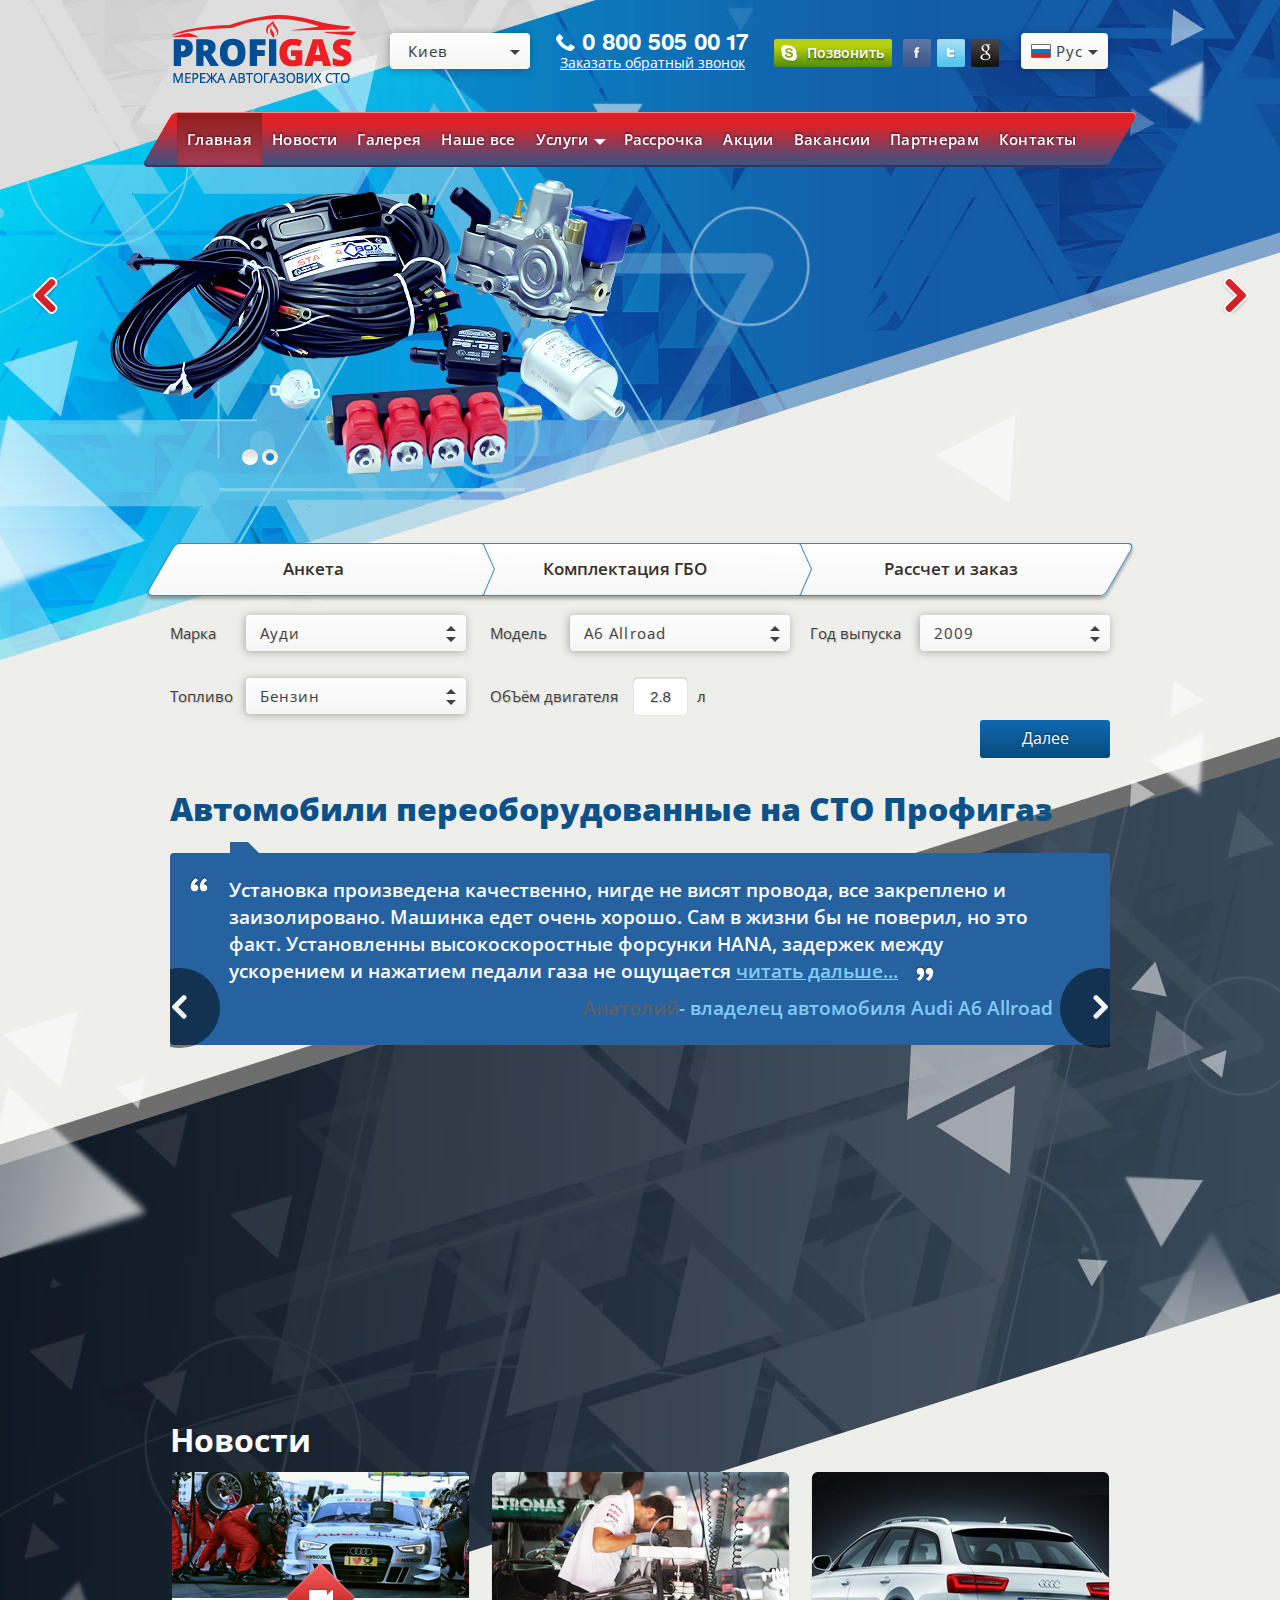
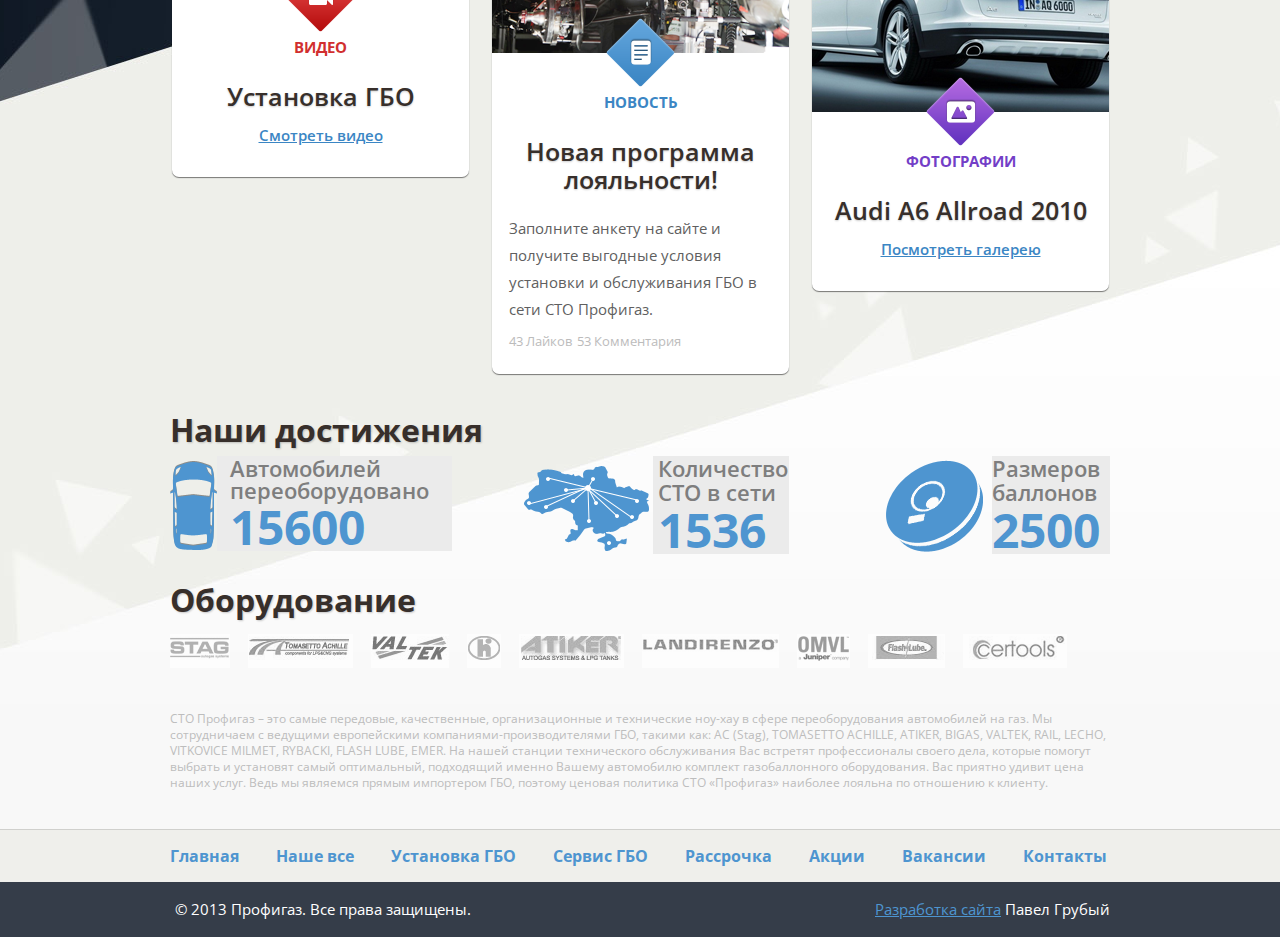
==== commit 8ea9ef63: "последние изменения 25,02" ====
--- a/index.html
+++ b/index.html
@@ -145,7 +145,7 @@
             	<ul class="sf-menu">
                 <li class="current sf-menu_it"><a class="menu_link" href="index.html">Главная</a></li>
                 <li class="sf-menu_it"><a class="menu_link" href="#">Новости</a></li>
-                <li class="sf-menu_it"><a class="menu_link" href="#">Галерея</a></li>
+                <li class="sf-menu_it"><a class="menu_link" href="gallery.html">Галерея</a></li>
                 <li class="sf-menu_it"><a class="menu_link" href="about.html">Наше все</a></li>
                 <li class="sf-menu_it"><a class="menu_link" href="#">Услуги</a>
                   <ul class="sub_menu">
@@ -505,7 +505,7 @@
       <div class="cost_box">
         <div class="cost_box_tab">
           <ul class="cost_menu clearfix">
-            <li class="cost_it"><alkref="#" class="cost_lk cost_lk_first">Анкета</a></li>
+            <li class="cost_it"><a href="#" class="cost_lk cost_lk_first">Анкета</a></li>
             <li class="cost_it cost_it_second"><a href="#" class="cost_lk cost_lk_second">Комплектация ГБО</a></li>
             <li class="cost_it cost_it_last"><a href="#" class="cost_lk cost_lk_last">Рассчет и заказ</a></li>
           </ul>
@@ -590,7 +590,7 @@
       </div>
       <div class="wrapper">
         <div class="grid_12">
-          <h2 class="title1"><a href="#">Автомобили переоборудованные на СТО Профигаз</a></h2>
+          <h2 class="title1"><a href="gallery.html">Автомобили переоборудованные на СТО Профигаз</a></h2>
           <div class="flexslider wrapper">
             <ul class="slides">
               <li class="p_rel">
@@ -687,6 +687,7 @@
           </div>
         </div>
       </div>
+      
       <div class="achievements">
         <h3 class="title4">Наши достижения</h3>
         <div class="list1 clearfix">
--- a/css/style.css
+++ b/css/style.css
@@ -1,5 +1,6 @@
 @import "reset.css";
 @import "skeleton.css";
+@import "responsive.css";
 @import "superfish.css";
 @import "flexslider.css";
 @import "../font/helvetica.css";
@@ -13,9 +14,20 @@
   font-size:15px;
   line-height: 27px;
   color:#5f5f5f;
-  min-width:960px;
   background: #f8f8f8 url(../images/body_bg.jpg) center 0 no-repeat;
   -webkit-text-size-adjust: none;
+}
+body.gallery_page{
+  background: #f8f8f8 url(../images/body_bg2.jpg) center 0 no-repeat;
+}
+body.gallery_main{
+  background: #f8f8f8 url(../images/body_bg_gallery.jpg) center 0 no-repeat;
+}
+body.gallery_page1{
+  background: #f8f8f8 url(../images/body_bg3.jpg) center 0 no-repeat;
+}
+body.about{
+  background: #f8f8f8 url(../images/body_about.jpg) center 0 no-repeat;
 }
 
 /*----------------------> Links And buttons <------------------*/
@@ -59,7 +71,7 @@
 .let{letter-spacing:-1px}
 
 /*----------------------> Indents Zero <------------------*/
-
+.m_top_zero{ margin-top: 0 !important;}
 .m_bot_zero{ margin-bottom:0 !important;}
 .m_left_zero{ margin-left:0 !important;}
 .p_bot_zero{ padding-bottom:0 !important;}
@@ -352,10 +364,11 @@
 /*---breadcrumbs---*/
 .breadcrumbs{
   padding: 18px 0 0px 10px;
+  margin-left: -5px;
 }
   .breadcrumbs_it{
     float: left;
-    padding-left: 28px;
+    padding-left: 27px;
     margin-bottom: 25px;
   }
   .breadcrumbs_it:first-child{padding-left: 0;}
@@ -378,7 +391,7 @@
     .breadcrumbs_first{
       background: url(../images/breadcrumbs_first_bg.png) 0 0 repeat-x;
       height: 53px;
-      padding: 0 10px;
+      padding: 0 0px;
     }
     .breadcrumbs_lk:before{
       content: "";
@@ -423,7 +436,7 @@
       background: url(../images/breadcrumbs_after_hover.png) 0 0 no-repeat;
     }
     .breadcrumbs_it:hover .breadcrumbs_last:after{
-      background: url(../images/breadcrumbs_after_last_hover.png) 0 0 no-repeat;
+      background: url(../images/breadcrumbs_after_last.png) 0 0 no-repeat;
     }
     .breadcrumbs_it:hover .breadcrumbs_lk:before{
       background: url(../images/breadcrumbs_bfore_hover.png) 0 0 no-repeat;
@@ -441,10 +454,16 @@
     .breadcrumbs_it:hover .breadcrumbs_first:before{
       background: url(../images/breadcrumbs_before_first.png) 0 0 no-repeat;
     }
+    .breadcrumbs_it:hover .breadcrumbs_last:before{
+      background: url(../images/breadcrumbs_bfore.png) 0 0 no-repeat;
+    }
+    .breadcrumbs_it:hover .breadcrumbs_last{
+      background: #353d49;
+    }
 
 /*=====================> Content ========================*/
 
-#content {padding:0px 0px 0px 0px; min-height: 1500px;z-index: 99; position: relative;}
+#content {padding:0px 0px 0px 0px;z-index: 99; position: relative;}
 .cont_pad{padding:0 0 0 0 !important;}
 .cost_box{margin-top: 378px;padding-bottom: 33px;}
 .cost_box_tab{
@@ -698,7 +717,7 @@
 }
 
   .make:hover{text-decoration: underline;}
-  #prev2,#next2{
+  #prev2,#next2,#prev3,#next3{
     display: block;
     z-index: 99;
     width: 35px;
@@ -708,11 +727,11 @@
     left: 55px;
     background-color: rgba(0,0,0,0.5);
   }
-#prev2:hover,#next2:hover{
+#prev2:hover,#next2:hover,#prev3:hover,#next3:hover{
   background-color: rgba(51,118,179,1);
 }
-#prev2{background-image: url(../images/prev2.png);}
-#next2{
+#prev2,#prev3{background-image: url(../images/prev2.png);}
+#next2,#next3{
   background-image: url(../images/next2.png);
   left: 95px;
 }
@@ -829,6 +848,9 @@
   color: #bdbdbd;
   padding-bottom: 20px;
 }
+body.GBO_integration .description_box{
+  padding-top: 35px;
+}
 
 /*about*/
 
@@ -860,12 +882,401 @@
     border-radius: 7px;
   }
 .gallery_box_sub_it:first-child{padding-left: 0;}
+
+/*index2*/
+.gallery_car_box{
+  padding-top: 12px;
+}
+  .gallery_car_it{
+    padding-bottom: 18px;
+  }
+    .gallery_car_it img{
+      -webkit-border-radius: 5px;
+      -moz-border-radius: 5px;
+      border-radius: 5px;
+    }
+.mini_calculator{
+  width: 247px;
+  margin-top: 11px;
+  margin-left: 3px;
+  padding: 22px 22px 23px;
+  -webkit-border-radius: 8px;
+  -moz-border-radius: 8px;
+  border-radius: 8px;
+  background: #f3f8fc url(../images/calculator_bg.png) 158px 6px no-repeat;
+  border: 3px solid rgba(137,199,239,0.4);
+}
+
+  .mini_calculator p{
+    font-size: 15px;
+    line-height: 18px;
+    font-weight: 400;
+    color: #404040;
+    margin:0 0 5px;
+  }
+  .mini_calculator span{
+    font-size: 24px;
+    line-height: 24px;
+    font-weight: 600;
+    color: #3375ab;
+  }
+  .calculator_lk{
+    display: block;
+    font-size: 16px;
+    line-height: 1em;
+    font-weight: 600;
+    color: #fff;
+    margin-top: 5px;
+    padding: 10px 0px 10px 25px;
+    background: #0f6ab1; /* Old browsers */
+    background: -moz-linear-gradient(top,  #0f6ab1 0%, #0a4b7c 100%); /* FF3.6+ */
+    background: -webkit-gradient(linear, left top, left bottom, color-stop(0%,#0f6ab1), color-stop(100%,#0a4b7c)); /* Chrome,Safari4+ */
+    background: -webkit-linear-gradient(top,  #0f6ab1 0%,#0a4b7c 100%); /* Chrome10+,Safari5.1+ */
+    background: -o-linear-gradient(top,  #0f6ab1 0%,#0a4b7c 100%); /* Opera 11.10+ */
+    background: -ms-linear-gradient(top,  #0f6ab1 0%,#0a4b7c 100%); /* IE10+ */
+    background: linear-gradient(to bottom,  #0f6ab1 0%,#0a4b7c 100%); /* W3C */
+    filter: progid:DXImageTransform.Microsoft.gradient( startColorstr='#0f6ab1', endColorstr='#0a4b7c',GradientType=0 ); /* IE6-9 */
+    -webkit-border-radius: 5px;
+    -moz-border-radius: 5px;
+    border-radius: 5px;
+  }
+    .calculator_lk i{
+      display: inline-block;
+      margin-left: 4px;
+      margin-top: 1px;
+      width: 11px;
+      height: 15px;
+      background: url(../images/calculator_lk_bg.png) 0 0 no-repeat;
+    }
+.reviews_box{padding-top: 25px;}
+  .reviews_it1{padding-top: 5px;}
+  .reviews_img{margin-left: 2px;}
+  .reviews{
+    margin-top: 1px;
+    margin-left: 14px;
+    position: relative;
+    background: #fefefe;
+    padding: 17px 18px 10px 18px;
+    margin-bottom: 20px;
+    -webkit-border-radius: 7px;
+    -moz-border-radius: 7px;
+    border-radius: 7px;
+    box-shadow: 0 1px 1px rgba(215,215,211,0.75);
+  }
+  .reviews:before{
+    content: "";
+    position: absolute;
+    top: 18px;
+    left: -10px;
+    width: 10px;
+    height: 23px;
+    background: url(../images/reviews_bg.png) 0 0 no-repeat;
+  }
+    .naim{
+      font: 15px;
+      line-height: 1em;
+      font-weight: 700;
+      color: #372f2b;
+    }
+    .data{
+      font: 13px;
+      line-height: 15px;
+      font-weight: 700;
+      color: #888888; 
+    }
+    .ratingbox{
+      display: inline-block;
+      margin-top: -3px;
+      width: 102px;
+      height: 19px;
+      background: url(../images/stars_bg.png) 0 0 repeat-x;
+    }
+      .stars-orange{
+        display: inline-block;
+        width: 74px;
+        height: 19px;
+        background: url(../images/stars_bg_hover.png) 0 0 repeat-x;
+
+      }
+    .reviews p{
+      font-size: 15px;
+      line-height: 28px;
+      font-weight: 400;
+      margin-bottom: 7px;
+    }
+      .reply_lk i{
+        display: inline-block;
+        width: 18px;
+        height: 12px;
+        margin-top: 5px;
+        background: url(../images/reply_bg.png) 0 0 no-repeat;
+      }
+      .reply{
+        font-size: 15px;
+        line-height: 22px;
+        font-weight: 600;
+        color: #3b86c4;
+        padding-left: 12px;
+        text-decoration: underline;
+        text-shadow: 0 0 3px rgba(154,191,222,0.5);
+      }
+      .reply_lk:hover .reply{
+        text-decoration: none;
+      }
+  .reviews_it2{
+    padding-left: 42px;
+  }
+    .box3{
+      margin: 0 10px 0 8px;
+      width: 818px;
+    }
+  .pages{
+    margin-top: 21px;
+    margin-bottom: 25px;
+  }
+  .pages_it{
+    float: left;
+    width: 35px;
+    height: 35px;
+    -webkit-border-radius: 5px;
+    -moz-border-radius: 5px;
+    border-radius: 5px;
+    margin-left: 10px;
+    background: rgba(0,0,0,0.5);
+  }
+  .pages_it:first-child{
+    margin-left: 0;
+  }
+  .pages_it:hover,.pages .activ{
+    background: #0f6ab1; /* Old browsers */
+    background: -moz-linear-gradient(top,  #0f6ab1 0%, #0a4b7c 100%); /* FF3.6+ */
+    background: -webkit-gradient(linear, left top, left bottom, color-stop(0%,#0f6ab1), color-stop(100%,#0a4b7c)); /* Chrome,Safari4+ */
+    background: -webkit-linear-gradient(top,  #0f6ab1 0%,#0a4b7c 100%); /* Chrome10+,Safari5.1+ */
+    background: -o-linear-gradient(top,  #0f6ab1 0%,#0a4b7c 100%); /* Opera 11.10+ */
+    background: -ms-linear-gradient(top,  #0f6ab1 0%,#0a4b7c 100%); /* IE10+ */
+    background: linear-gradient(to bottom,  #0f6ab1 0%,#0a4b7c 100%); /* W3C */
+    filter: progid:DXImageTransform.Microsoft.gradient( startColorstr='#0f6ab1', endColorstr='#0a4b7c',GradientType=0 ); /* IE6-9 */
+  }
+    .pages_lk{
+      display: block;
+      width: 100%;
+      height: 100%;
+      text-align: center;
+      font-size: 14px;
+      line-height: 35px;
+      font-weight: 800;
+      color: #fff;
+    }
+    .pages_prev{
+      background: url(../images/pages_prev.png) center 0 no-repeat;
+    }
+    .pages_next{
+      background: url(../images/pages_next.png) center 0 no-repeat;
+    }
+
+  .add_review label{
+    display: block;
+    padding-bottom: 8px;
+    font-size: 15px;
+    font-weight: 600;
+    color: #404040;
+  }
+  .add_review_input,#review{
+    width: 100%;
+    margin: 0;
+    border: 1px solid #e4e4e2;
+    background: #fff;
+    -webkit-border-radius: 5px !important;
+    -moz-border-radius: 5px !important;
+    border-radius: 5px !important;
+    box-shadow: 0 -1px 0 rgba(0,0,0,0.1);
+    outline: none;
+    font-size: 15px;
+    line-height: 34px;
+    font-weight: 600;
+    color: #404040;
+    margin-bottom: 17px;
+  }
+  .rating{
+    margin-bottom: 18px;
+  }
+    .rating span{
+      font-size: 15px;
+      font-weight: 600;
+      color: #404040;
+    }
+    .rating .ratingbox{
+      margin-top: 3px;
+      margin-left: 5px;
+    }
+#review{height: 106px;}
+  .coment_lk{
+    display: inline-block;
+    margin-left: 11px;
+    position: relative;
+    padding: 10px 15px 12px 0;
+    font-size: 16px;
+    line-height: 1em;
+    font-weight: 600;
+    color: #fff;
+    background: #0f6ab1; /* Old browsers */
+    background: -moz-linear-gradient(top,  #0f6ab1 0%, #0a4b7c 100%); /* FF3.6+ */
+    background: -webkit-gradient(linear, left top, left bottom, color-stop(0%,#0f6ab1), color-stop(100%,#0a4b7c)); /* Chrome,Safari4+ */
+    background: -webkit-linear-gradient(top,  #0f6ab1 0%,#0a4b7c 100%); /* Chrome10+,Safari5.1+ */
+    background: -o-linear-gradient(top,  #0f6ab1 0%,#0a4b7c 100%); /* Opera 11.10+ */
+    background: -ms-linear-gradient(top,  #0f6ab1 0%,#0a4b7c 100%); /* IE10+ */
+    background: linear-gradient(to bottom,  #0f6ab1 0%,#0a4b7c 100%); /* W3C */
+    filter: progid:DXImageTransform.Microsoft.gradient( startColorstr='#0f6ab1', endColorstr='#0a4b7c',GradientType=0 ); /* IE6-9 */
+    -webkit-border-radius: 5px;
+    -moz-border-radius: 5px;
+    border-radius: 5px;
+  }
+  .coment_lk:hover,.calculator_lk:hover{
+    background: #0f6ab1; /* Old browsers */
+    background: -moz-linear-gradient(top,  #0a4b7c 0%, #0f6ab1 100%); /* FF3.6+ */
+    background: -webkit-gradient(linear, left top, left bottom, color-stop(0%,#0a4b7c), color-stop(100%,#0f6ab1)); /* Chrome,Safari4+ */
+    background: -webkit-linear-gradient(top,  #0a4b7c 0%,#0f6ab1 100%); /* Chrome10+,Safari5.1+ */
+    background: -o-linear-gradient(top,  #0a4b7c 0%,#0f6ab1 100%); /* Opera 11.10+ */
+    background: -ms-linear-gradient(top,  #0a4b7c 0%,#0f6ab1 100%); /* IE10+ */
+    background: linear-gradient(to bottom,  #0a4b7c 0%,#0f6ab1 100%); /* W3C */
+    filter: progid:DXImageTransform.Microsoft.gradient( startColorstr='#0a4b7c', endColorstr='#0f6ab1',GradientType=0 ); /* IE6-9 */
+    
+  }
+  .coment_lk:after{
+    content: "";
+    position: absolute;
+    top: 0;
+    left: 40px;
+    width: 2px;
+    height: 38px;
+    background: url(../images/com_bd_after.png) 0 0 no-repeat;
+  }
+    .coment_lk i{
+      display: inline-block;
+      width: 18px;
+      height: 18px;
+      margin: -3px 25px 0 12px;
+      background: url(../images/add_com_icon.png) 0 0 no-repeat;
+    }
+.add_review{
+  padding-bottom: 35px;
+  margin-left: 1px;
+}
+
+/*galleri*/
+.make_logo{
+  border-right: 2px solid #e4e4e4;
+}
+.generation{
+  font-size: 14px;
+  line-height: 24px;
+  font-weight: 400;
+  color: #2f2f2f;
+}
+.more{
+  display: inline-block;
+  padding: 5px 20px;
+  font-size: 14px;
+  line-height: 24px;
+  font-weight: 800;
+  color: #333333;
+  border: 1px solid #cfcece;
+  -webkit-border-radius: 2px;
+  -moz-border-radius: 2px;
+  border-radius: 2px;
+  background: #f2f2f2; /* Old browsers */
+  background: -moz-linear-gradient(top,  #f2f2f2 0%, #d7d7d7 100%); /* FF3.6+ */
+  background: -webkit-gradient(linear, left top, left bottom, color-stop(0%,#f2f2f2), color-stop(100%,#d7d7d7)); /* Chrome,Safari4+ */
+  background: -webkit-linear-gradient(top,  #f2f2f2 0%,#d7d7d7 100%); /* Chrome10+,Safari5.1+ */
+  background: -o-linear-gradient(top,  #f2f2f2 0%,#d7d7d7 100%); /* Opera 11.10+ */
+  background: -ms-linear-gradient(top,  #f2f2f2 0%,#d7d7d7 100%); /* IE10+ */
+  background: linear-gradient(to bottom,  #f2f2f2 0%,#d7d7d7 100%); /* W3C */
+  filter: progid:DXImageTransform.Microsoft.gradient( startColorstr='#f2f2f2', endColorstr='#d7d7d7',GradientType=0 ); /* IE6-9 */
+
+}
+.more:hover{
+  background: #f2f2f2; /* Old browsers */
+  background: -moz-linear-gradient(top,  #d7d7d7 0%, #f2f2f2 100%); /* FF3.6+ */
+  background: -webkit-gradient(linear, left top, left bottom, color-stop(0%,#d7d7d7), color-stop(100%,#f2f2f2)); /* Chrome,Safari4+ */
+  background: -webkit-linear-gradient(top,  #d7d7d7 0%,#f2f2f2 100%); /* Chrome10+,Safari5.1+ */
+  background: -o-linear-gradient(top,  #d7d7d7 0%,#f2f2f2 100%); /* Opera 11.10+ */
+  background: -ms-linear-gradient(top,  #d7d7d7 0%,#f2f2f2 100%); /* IE10+ */
+  background: linear-gradient(to bottom,  #d7d7d7 0%,#f2f2f2 100%); /* W3C */
+  filter: progid:DXImageTransform.Microsoft.gradient( startColorstr='#d7d7d7', endColorstr='#f2f2f2',GradientType=0 ); /* IE6-9 */
+
+}
+  .more span{padding-left: 4px;}
+  .make_logo{margin-right: 10px;}
+
+  /*accordion*/
+
+  .GBO_title{
+    padding: 32px 0;
+    text-align: center;
+    font-size: 22px;
+    line-height: 24px;
+    font-weight: 700;
+    color: #fff;
+    margin-top: 5px;
+  }
+  .GBO_gen{
+    background:  url(../images/GBO_title1.png) 0 0 no-repeat;
+    padding-left: 60px;
+  }
+  .GBO_princ{background: url(../images/GBO_title2.png) 0 0 no-repeat;}
+  .GBO_grade{background: url(../images/GBO_title3.png) 0 0 no-repeat;}
+  .GBO_gen4{background: url(../images/GBO_title4.png) 0 0 no-repeat;padding-left: 60px;}
+  .GBO_gas_diesel{background: url(../images/GBO_title5.png) 0 0 no-repeat}
+  .GBO_title i{
+    display: inline-block;
+    margin-top: 5px;
+    margin-left: 5px;
+    width: 15px;
+    height: 15px;
+    background: url(../images/GBO_title_pointer.png) 0 0 no-repeat;
+  }
+  .list3_it{
+    background: #fff;
+    margin-top: 2px;
+  }
+  .generation_tab{
+    height: 88px;
+    font-size: 36px;
+    line-height: 88px;
+    font-weight: 700;
+    text-align: center;
+    color: #e6e6e6;
+  }
+  .principles{
+    background: #fff;
+    padding: 15px;
+    margin-top: 2px;
+  }
+  .grade_box{
+    font-size: 12px;
+    line-height: 13px;
+    font-weight: 600;
+    color: #a5a5a5;
+  }
+  .grade_lk{
+    display: block;
+    font-size: 15px;
+    line-height: 18px;
+    font-weight: 600;
+    color: #2967bd;
+    margin-bottom: 5px;
+  }
+  .box1{background: #ebebeb;}
 /*=====================> Paragraphs ========================*/
+.pl5{margin-left: 5px;}
+
+
+
 
 p {margin-bottom:18px}
 .p2{ margin-bottom:0;}
-.p3{ margin-bottom:0;}
-.p4{ margin-bottom:0;}
+.p3{ margin-bottom:120px;}
+.p4{ margin-bottom:35px;}
 .p5{ margin-bottom:0;}
 .p6{ margin-bottom:0;}
 
@@ -880,10 +1291,9 @@
 .list_item:first-child{padding-left: 0;}
 .list1_link{}
 
-.list2{}
-.list2_item{
-  background:url(../images/marker1.png) 0 7px no-repeat;
-  padding-left:20px;
+.list2{padding-bottom: 19px;}
+.list2_it{
+  padding-bottom: 17px;
 }
 .list2_link{}
 
@@ -929,6 +1339,23 @@
   color: #372f2b;
   text-shadow: 1px 1px 2px rgba(0,0,0,0.2);
 }
+.title5{
+  font-size: 19px;
+  line-height: 1em;
+  font-weight: 600;
+  color: #3b86c4;
+}
+.title6{
+  display: block;
+  padding-top: 10px;
+  padding-bottom: 5px;
+  font-size: 24px;
+  line-height: 24px;
+  font-weight: 700;
+  color: #3375ab;
+  text-decoration: underline;
+}
+.title6:hover{text-decoration: none;}
 .t_ind{ margin-bottom:px;}
 .t_ind1{ margin-bottom:px;}
 .t_ind2{ margin-bottom:px;}
--- a/css/ie.css
+++ b/css/ie.css
@@ -1,3 +1,3 @@
 .scheme img,.wrapper-dropdown-3,.wrapper-dropdown-3 .dropdown,.wrapper-dropdown-3 .dropdown li:first-of-type a,.wrapper-dropdown-3 .dropdown li:last-of-type a,
 .social a,.cost_box_tab,.cost_it,.cost_btn_lk,.cost_inp[type=text],.quote_box,.news_it,.gallery_box_sub_it img,
-.scheme img,.box_photo img{behavior:url(js/PIE.htc);position:relative;}+.scheme img,.box_photo img,.gallery_car_it img,.calculator_lk,.reviews,.more{behavior:url(js/PIE.htc);position:relative;}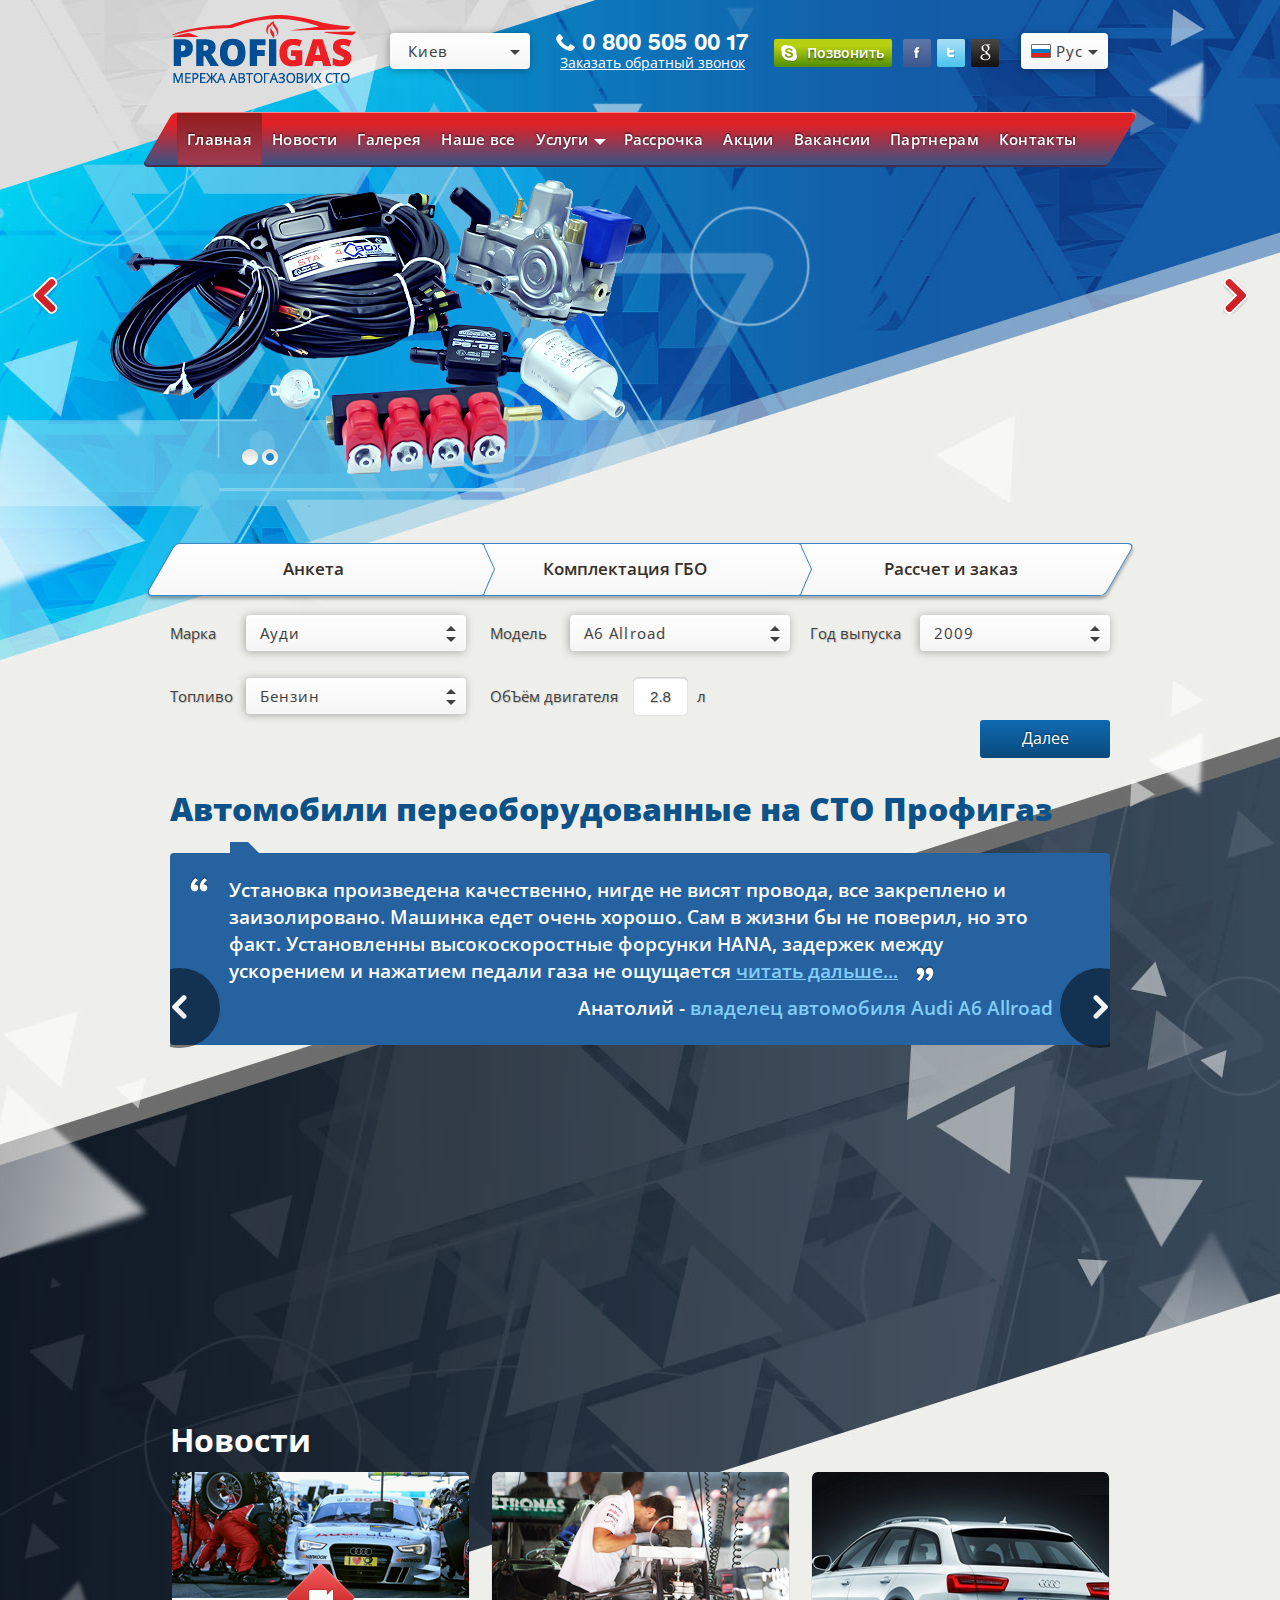
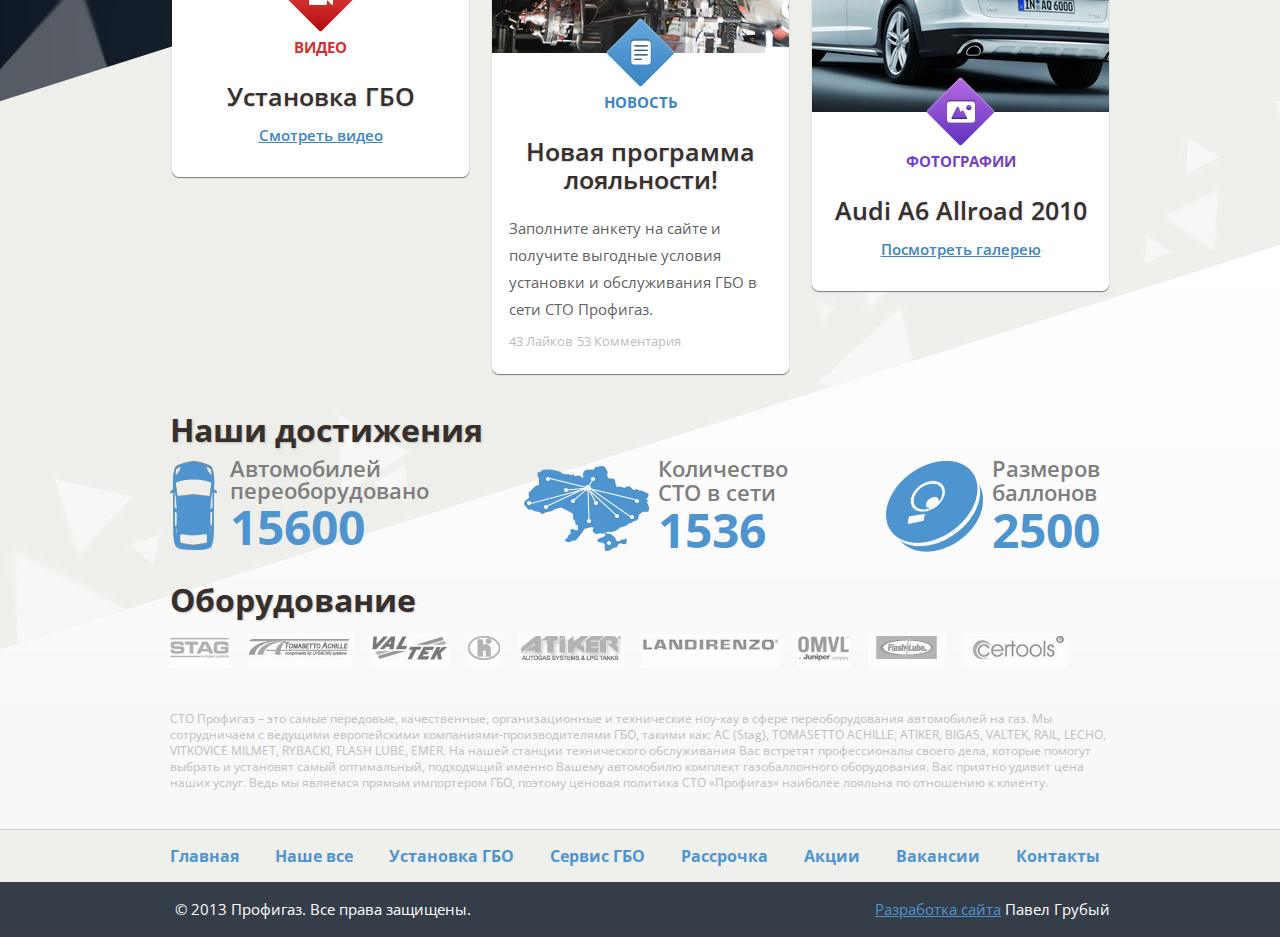
==== commit 793bd988: "изменения 27.02" ====
--- a/index.html
+++ b/index.html
@@ -7,6 +7,7 @@
     <link rel="icon" href="images/favicon.ico" type="image/x-icon">
     <link rel="shortcut icon" href="images/favicon.ico" type="image/x-icon" />
     <link rel="stylesheet" type="text/css" media="screen" href="css/style.css">
+    <link rel="stylesheet" type="text/css" media="screen" href="css/responsive.css">
     <link rel="stylesheet" type="text/css" href="rs-plugin/css/settings.css" media="screen" />
     <script src="js/jquery.js"></script>
     <script src="js/jquery-migrate-1.1.1.js"></script>
@@ -99,43 +100,49 @@
     	<link rel="stylesheet" type="text/css" media="screen" href="css/ie.css">
     <![endif]-->
 </head>
-<body>
+<body class="main">
 <!--==============================header=================================-->
  	<header>
     <div class="container_12 header_top">
       <div class="clearfix">
         <div class="grid_12">
           <h1 class="logo f_left"><a href="index.html">Profigas мережа автогазовых СТО</a></h1>
-          <div class="demo f_left">
-            <div id="dd" class="wrapper-dropdown-3" tabindex="1">
-              <span>Киев</span>
-              <ul class="dropdown">
-                <li><a href="#">Киев</a></li>
-                <li><a href="#">Николаев</a></li>
-                <li><a href="#">Кривой рог</a></li>
-                <li><a href="#">Одесса</a></li>
-              </ul>
+          <div class="header_box2 f_left">
+            <div class="demo f_left">
+              <div id="dd" class="wrapper-dropdown-3" tabindex="1">
+                <span>Киев</span>
+                <ul class="dropdown">
+                  <li><a href="#">Киев</a></li>
+                  <li><a href="#">Николаев</a></li>
+                  <li><a href="#">Кривой рог</a></li>
+                  <li><a href="#">Одесса</a></li>
+                </ul>
+              </div>
+            ​</div>
+            <div class="tel_box f_left">
+              <p class="tel hel"><i class="tel_icon"></i>0 800 505 00 17</p>
+              <a href="#" class="tel_lk">Заказать обратный звонок</a>
             </div>
-          ​</div>
-          <div class="tel_box f_left">
-            <p class="tel hel"><i class="tel_icon"></i>0 800 505 00 17</p>
-            <a href="#" class="tel_lk">Заказать обратный звонок</a>
-          </div>
-          <div class="social f_left">
-            <a class="sk" href="#"><i class="sk_icon"></i>Позвонить</a>
-            <a class="fb" href="#"><i class="fb_icon"></i></a>
-            <a class="tw" href="#"><i class="tw_icon"></i></a>
-            <a class="g" href="#"><i class="g_icon"></i></a>
-          </div>
-          <div class="demo1 f_right">
-            <div id="dd1" class="wrapper-dropdown-3" tabindex="1">
-              <span><i class="ru"></i>Рус</span>
-              <ul class="dropdown">
-                <li><a href="#"><i class="en"></i>Англ</a></li>
-                <li><a href="#"><i class="ru"></i>Рус</a></li>
-              </ul>
+            <div class="clear"></div>
+          </div>
+          <div class="header_box3 f_right">
+            <div class="social f_left">
+              <a class="sk" href="#"><i class="sk_icon"></i>Позвонить</a>
+              <a class="fb" href="#"><i class="fb_icon"></i></a>
+              <a class="tw" href="#"><i class="tw_icon"></i></a>
+              <a class="g" href="#"><i class="g_icon"></i></a>
             </div>
-          ​</div>
+            <div class="demo1 f_right">
+              <div id="dd1" class="wrapper-dropdown-3" tabindex="1">
+                <span><i class="ru"></i>Рус</span>
+                <ul class="dropdown">
+                  <li><a href="#"><i class="en"></i>Англ</a></li>
+                  <li><a href="#"><i class="ru"></i>Рус</a></li>
+                </ul>
+              </div>
+            ​</div>
+            <div class="clear"></div>
+          </div>
           <div class="clear"></div>
         </div>
       </div>
@@ -149,7 +156,7 @@
                 <li class="sf-menu_it"><a class="menu_link" href="about.html">Наше все</a></li>
                 <li class="sf-menu_it"><a class="menu_link" href="#">Услуги</a>
                   <ul class="sub_menu">
-                    <li class="sub_menu_item"><a href="#" class="sub_menu_link">Установка ГБО</a></li>
+                    <li class="sub_menu_item"><a href="GBO_integration.html" class="sub_menu_link">Установка ГБО</a></li>
                     <li class="sub_menu_item"><a href="#" class="sub_menu_link">Сервис ГБО</a></li>
                   </ul>
                 </li>
@@ -500,267 +507,265 @@
 <!--==============================content================================-->
   <section id="content">
     
-  <article>
-    <div class="container_12">
-      <div class="cost_box">
-        <div class="cost_box_tab">
-          <ul class="cost_menu clearfix">
-            <li class="cost_it"><a href="#" class="cost_lk cost_lk_first">Анкета</a></li>
-            <li class="cost_it cost_it_second"><a href="#" class="cost_lk cost_lk_second">Комплектация ГБО</a></li>
-            <li class="cost_it cost_it_last"><a href="#" class="cost_lk cost_lk_last">Рассчет и заказ</a></li>
+  <div class="container_12">
+    <div class="cost_box">
+      <div class="cost_box_tab">
+        <ul class="cost_menu clearfix">
+          <li class="cost_it"><a href="#" class="cost_lk cost_lk_first">Анкета</a></li>
+          <li class="cost_it cost_it_second"><a href="#" class="cost_lk cost_lk_second">Комплектация ГБО</a></li>
+          <li class="cost_it cost_it_last"><a href="#" class="cost_lk cost_lk_last">Рассчет и заказ</a></li>
+        </ul>
+      </div>
+      <div class="cost_box_btn clearfix">
+        <div class="grid_4">
+          <div class="clearfix box2">
+            <span class="cost_btm_n f_left">Марка</span>
+            <div class="cost_btm f_right">
+              <div id="dd2" class="wrapper-dropdown-3" tabindex="1">
+                <span>Ауди</span>
+                <ul class="dropdown">
+                  <li><a href="#">Ауди</a></li>
+                  <li><a href="#">Лада</a></li>
+                  <li><a href="#">Бентли</a></li>
+                  <li><a href="#">Славута</a></li>
+                </ul>
+              </div>
+            ​</div>
+          </div>
+          <div class="clearfix box2">
+            <span class="cost_btm_n f_left">Топливо</span>
+            <div class="cost_btm f_right">
+              <div id="dd3" class="wrapper-dropdown-3" tabindex="1">
+                <span>Бензин</span>
+                <ul class="dropdown">
+                  <li><a href="#">Бензин</a></li>
+                  <li><a href="#">Дизель</a></li>
+                  <li><a href="#">Газ</a></li>
+                  <li><a href="#">Электричество</a></li>
+                </ul>
+              </div>
+            ​</div>
+          </div>
+        </div>
+        <div class="grid_4">
+          <div class="clearfix box2">
+            <span class="cost_btm_n f_left">Модель</span>
+            <div class="cost_btm f_right">
+              <div id="dd4" class="wrapper-dropdown-3" tabindex="1">
+                <span>A6 Allroad</span>
+                <ul class="dropdown">
+                  <li><a href="#">A6 Allroad</a></li>
+                  <li><a href="#">A6 Allroad</a></li>
+                  <li><a href="#">A6 Allroad</a></li>
+                  <li><a href="#">A6 Allroad</a></li>
+                </ul>
+              </div>
+            ​</div>
+          </div>
+          <div class="clearfix box2">
+            <span class="cost_btm_n f_left">ОбЪём двигателя</span>
+            <div class="cost_btm f_left">
+              <input class="cost_inp" type="text" value="2.8">
+              <span class="cost_btm_n">л</span>
+            ​</div>
+          </div>
+
+        </div>
+        <div class="grid_4">
+          <div class="clearfix box2">
+            <span class="cost_btm_n f_left">Год выпуска</span>
+            <div class="cost_btm f_right">
+              <div id="dd5" class="wrapper-dropdown-3" tabindex="1">
+                <span>2009</span>
+                <ul class="dropdown">
+                  <li><a href="#">2007</a></li>
+                  <li><a href="#">2008</a></li>
+                  <li><a href="#">2009</a></li>
+                  <li><a href="#">2010</a></li>
+                  <li><a href="#">2011</a></li>
+                  <li><a href="#">2012</a></li>
+                  <li><a href="#">2013</a></li>
+                  <li><a href="#">2014</a></li>
+                </ul>
+              </div>
+            ​</div>
+          </div>
+          <a href="#" class="cost_btn_lk f_right">Далее</a>
+        </div>
+      </div>
+    </div>
+    <div class="wrapper">
+      <div class="grid_12">
+        <h2 class="title1"><a href="gallery.html">Автомобили переоборудованные на СТО Профигаз</a></h2>
+        <div class="flexslider wrapper">
+          <ul class="slides">
+            <li class="p_rel">
+              <figure class="p_rel">
+                <div id="s2" class="pics p_rel">
+                  <div>
+                    <img src="images/flexslider_img1.jpg" alt="">
+                    <p class="p_abs baner">
+                      <span>Audi A6 Allroad с установленным</span>
+                      <span>на СТО Профигаз ГБО 4-го поколения</span>
+                    </p>
+                  </div>
+                  <div>
+                    <img src="images/flexslider_img33.jpg" alt="">
+                    <p class="p_abs baner">
+                      <span>Audi A6 Allroad с установленным</span>
+                      <span>на СТО Профигаз ГБО 4-го поколения</span>
+                    </p>
+                  </div>
+                  <div>
+                    <img src="images/flexslider_img1.jpg" alt="">
+                    <p class="p_abs baner">
+                      <span>Audi A6 Allroad с установленным</span>
+                      <span>на СТО Профигаз ГБО 4-го поколения</span>
+                    </p>
+                  </div>
+              </div>
+              <div class="nav"><a id="prev2" href="#"><em></em></a> <a id="next2" href="#"><em></em></a></div>
+
+
+              </figure>
+              <blockquote class="quote_box p_rel clearfix">
+                <p class="quote p_rel">Установка произведена качественно, нигде не висят провода, все закреплено и заизолировано. Машинка едет очень хорошо. Сам в жизни бы не поверил, но это факт. Установленны высокоскоростные форсунки HANA, задержек между ускорением и нажатием педали газа не ощущается
+                <a href="#" class="quote_lk">читать дальше...</a></p>
+                <span class="owner f_right">Анатолий -<a class="quote_lk make" href=""> владелец автомобиля Audi A6 Allroad</a></span>
+              </blockquote>
+            </li>
+            <li class="p_rel">
+              <figure >
+                <img src="images/flexslider_img1.jpg" alt="">
+
+              </figure>
+              <blockquote class="quote_box p_rel clearfix">
+                <p class="quote p_rel">Установка произведена качественно, нигде не висят провода, все закреплено и заизолировано. Машинка едет очень хорошо. Сам в жизни бы не поверил, но это факт. Установленны высокоскоростные форсунки HANA, задержек между ускорением и нажатием педали газа не ощущается
+                <a href="#" class="quote_lk">читать дальше...</a></p>
+                <span class="owner f_right">Анатолий -<a class="quote_lk make" href=""> владелец автомобиля Audi A6 Allroad</a></span>
+              </blockquote>
+            </li>
           </ul>
         </div>
-        <div class="cost_box_btn clearfix">
-          <div class="grid_4">
-            <label for="" class="clearfix box2">
-              <span class="cost_btm_n f_left">Марка</span>
-              <div class="cost_btm f_right">
-                <div id="dd2" class="wrapper-dropdown-3" tabindex="1">
-                  <span>Ауди</span>
-                  <ul class="dropdown">
-                    <li><a href="#">Ауди</a></li>
-                    <li><a href="#">Лада</a></li>
-                    <li><a href="#">Бентли</a></li>
-                    <li><a href="#">Славута</a></li>
-                  </ul>
-                </div>
-              ​</div>
-            </label>
-            <label for="" class="clearfix box2">
-              <span class="cost_btm_n f_left">Топливо</span>
-              <div class="cost_btm f_right">
-                <div id="dd3" class="wrapper-dropdown-3" tabindex="1">
-                  <span>Бензин</span>
-                  <ul class="dropdown">
-                    <li><a href="#">Бензин</a></li>
-                    <li><a href="#">Дизель</a></li>
-                    <li><a href="#">Газ</a></li>
-                    <li><a href="#">Электричество</a></li>
-                  </ul>
-                </div>
-              ​</div>
-            </label>
-          </div>
-          <div class="grid_4">
-            <label for="" class="clearfix box2">
-              <span class="cost_btm_n f_left">Модель</span>
-              <div class="cost_btm f_right">
-                <div id="dd4" class="wrapper-dropdown-3" tabindex="1">
-                  <span>A6 Allroad</span>
-                  <ul class="dropdown">
-                    <li><a href="#">A6 Allroad</a></li>
-                    <li><a href="#">A6 Allroad</a></li>
-                    <li><a href="#">A6 Allroad</a></li>
-                    <li><a href="#">A6 Allroad</a></li>
-                  </ul>
-                </div>
-              ​</div>
-            </label>
-            <label for="" class="clearfix box2">
-              <span class="cost_btm_n f_left">ОбЪём двигателя</span>
-              <div class="cost_btm f_left">
-                <input class="cost_inp" type="text" value="2.8">
-                <span class="cost_btm_n">л</span>
-              ​</div>
-            </label>
-
-          </div>
-          <div class="grid_4">
-            <label for="" class="clearfix box2">
-              <span class="cost_btm_n f_left">Год выпуска</span>
-              <div class="cost_btm f_right">
-                <div id="dd5" class="wrapper-dropdown-3" tabindex="1">
-                  <span>2009</span>
-                  <ul class="dropdown">
-                    <li><a href="#">2007</a></li>
-                    <li><a href="#">2008</a></li>
-                    <li><a href="#">2009</a></li>
-                    <li><a href="#">2010</a></li>
-                    <li><a href="#">2011</a></li>
-                    <li><a href="#">2012</a></li>
-                    <li><a href="#">2013</a></li>
-                    <li><a href="#">2014</a></li>
-                  </ul>
-                </div>
-              ​</div>
-            </label>
-            <a href="#" class="cost_btn_lk f_right">Далее</a>
-          </div>
-        </div>
-      </div>
+      </div>
+    </div>
+    <div class="news_box">
+      <h3 class="title2"><a href="">Новости</a></h3>
+      <div class="clearfix">
+        <div class="grid_4">
+          <div class="news_it">
+            <figure class="video p_rel">
+              <img src="images/video_img.png" alt="">
+              <a href="#" class="p_abs news_icon video_ic">ВИДЕО</a>
+            </figure>
+            <div class="news_cont">
+              <h4 class="title3">Установка ГБО</h4>
+              <a href="#" class="news_lk">Смотреть видео</a>
+            </div>
+          </div>
+        </div>
+        <div class="grid_4">
+          <div class="news_it">
+            <figure class="news p_rel">
+              <img src="images/news_img.png" alt="">
+              <a href="#" class="p_abs news_icon news_ic">НОВОСТЬ</a>
+            </figure>
+            <div class="news_cont">
+              <h4 class="title3">Новая программа лояльности!</h4>
+              <p>Заполните анкету на сайте и получите выгодные условия установки и обслуживания ГБО в сети СТО Профигаз.<br>
+                <span class="likes">43 Лайков</span><span class="comtnts">53 Комментария</span>
+              </p>
+              
+            </div>
+          </div>
+        </div>
+        <div class="grid_4">
+          <div class="news_it">
+            <figure class="photo p_rel">
+              <img src="images/photo_img.png" alt="">
+              <a href="#" class="p_abs news_icon photo_ic">ФОТОГРАФИИ</a>
+            </figure>
+            <div class="news_cont">
+              <h4 class="title3">Audi A6 Allroad 2010</h4>
+              <a href="#" class="news_lk">Посмотреть галерею</a>
+            </div>
+          </div>
+        </div>
+      </div>
+    </div>
+    
+    <div class="achievements">
+      <h3 class="title4">Наши достижения</h3>
+      <div class="list1 clearfix">
+        <div class="grid_4">
+          <div class="clearfix column1">
+            <img src="images/car_icon.png" alt="" class="f_left">
+            <div class="box1 f_left">
+              <p>Автомобилей переоборудовано</p>
+              <span class="qt">15600</span>
+            </div>
+          </div>
+        </div>
+        <div class="grid_4">
+          <div class="clearfix column2">
+            <img src="images/map_icon.png" alt="">
+            <div class="box1">
+              <p>Количество СТО в сети</p>
+              <span class="qt">1536</span>
+            </div>
+          </div>
+        </div>
+        <div class="grid_4">
+          <div class="clearfix column3">
+            <img src="images/balon_icon.png" alt="" class="f_left">
+            <div class="box1 f_right">
+              <p>Размеров баллонов</p>
+              <span class="qt">2500</span>
+            </div>
+          </div>
+        </div>
+      </div>
+    </div>
+    <div class="equipment">
+      <h3 class="title4">Оборудование</h3>
       <div class="wrapper">
         <div class="grid_12">
-          <h2 class="title1"><a href="gallery.html">Автомобили переоборудованные на СТО Профигаз</a></h2>
-          <div class="flexslider wrapper">
-            <ul class="slides">
-              <li class="p_rel">
-                <figure class="p_rel">
-                  <div id="s2" class="pics p_rel">
-                    <div>
-                      <img src="images/flexslider_img1.jpg">
-                      <p class="p_abs baner">
-                        <span>Audi A6 Allroad с установленным</span>
-                        <span>на СТО Профигаз ГБО 4-го поколения</span>
-                      </p>
-                    </div>
-                    <div>
-                      <img src="images/flexslider_img33.jpg">
-                      <p class="p_abs baner">
-                        <span>Audi A6 Allroad с установленным</span>
-                        <span>на СТО Профигаз ГБО 4-го поколения</span>
-                      </p>
-                    </div>
-                    <div>
-                      <img src="images/flexslider_img1.jpg">
-                      <p class="p_abs baner">
-                        <span>Audi A6 Allroad с установленным</span>
-                        <span>на СТО Профигаз ГБО 4-го поколения</span>
-                      </p>
-                    </div>
-                </div>
-                <div class="nav"><a id="prev2" href="#"><em></em></a> <a id="next2" href="#"><em></em></a></div>
-
-
-                </figure>
-                <blockquote class="quote_box p_rel clearfix">
-                  <p class="quote p_rel">Установка произведена качественно, нигде не висят провода, все закреплено и заизолировано. Машинка едет очень хорошо. Сам в жизни бы не поверил, но это факт. Установленны высокоскоростные форсунки HANA, задержек между ускорением и нажатием педали газа не ощущается
-                  <a href="#" class="quote_lk">читать дальше...</a></p>
-                  <span class="owner f_right">Анатолий<a class="quote_lk make" href="">- владелец автомобиля Audi A6 Allroad</a></span>
-                </blockquote>
-              </li>
-              <li class="p_rel">
-                <figure >
-                  <img src="images/flexslider_img1.jpg" alt="">
-
-                </figure>
-                <blockquote class="quote_box p_rel clearfix">
-                  <p class="quote p_rel">Установка произведена качественно, нигде не висят провода, все закреплено и заизолировано. Машинка едет очень хорошо. Сам в жизни бы не поверил, но это факт. Установленны высокоскоростные форсунки HANA, задержек между ускорением и нажатием педали газа не ощущается
-                  <a href="#" class="quote_lk">читать дальше...</a></p>
-                  <span class="owner f_right">Анатолий<a class="quote_lk make" href="">- владелец автомобиля Audi A6 Allroad</a></span>
-                </blockquote>
-              </li>
-            </ul>
-          </div>
-        </div>
-      </div>
-      <div class="news_box">
-        <h3 class="title2"><a href="">Новости</a></h3>
-        <div class="clearfix">
-          <div class="grid_4">
-            <div class="news_it">
-              <figure class="video p_rel">
-                <img src="images/video_img.png" alt="">
-                <a href="#" class="p_abs news_icon video_ic">ВИДЕО</a>
-              </figure>
-              <div class="news_cont">
-                <h4 class="title3">Установка ГБО</h4>
-                <a href="#" class="news_lk">Смотреть видео</a>
-              </div>
-            </div>
-          </div>
-          <div class="grid_4">
-            <div class="news_it">
-              <figure class="news p_rel">
-                <img src="images/news_img.png" alt="">
-                <a href="#" class="p_abs news_icon news_ic">НОВОСТЬ</a>
-              </figure>
-              <div class="news_cont">
-                <h4 class="title3">Новая программа лояльности!</h4>
-                <p>Заполните анкету на сайте и получите выгодные условия установки и обслуживания ГБО в сети СТО Профигаз.<br>
-                  <span class="likes">43 Лайков</span><span class="comtnts">53 Комментария</span>
-                </p>
-                
-              </div>
-            </div>
-          </div>
-          <div class="grid_4">
-            <div class="news_it">
-              <figure class="photo p_rel">
-                <img src="images/photo_img.png" alt="">
-                <a href="#" class="p_abs news_icon photo_ic">ФОТОГРАФИИ</a>
-              </figure>
-              <div class="news_cont">
-                <h4 class="title3">Audi A6 Allroad 2010</h4>
-                <a href="#" class="news_lk">Посмотреть галерею</a>
-              </div>
-            </div>
-          </div>
-        </div>
-      </div>
-      
-      <div class="achievements">
-        <h3 class="title4">Наши достижения</h3>
-        <div class="list1 clearfix">
-          <div class="grid_4">
-            <div class="clearfix column1">
-              <img src="images/car_icon.png" alt="" class="f_left">
-              <div class="box1 f_left">
-                <p>Автомобилей переоборудовано</p>
-                <span class="qt">15600</span>
-              </div>
-            </div>
-          </div>
-          <div class="grid_4">
-            <div class="clearfix column2">
-              <img src="images/map_icon.png" alt="">
-              <div class="box1">
-                <p>Количество СТО в сети</p>
-                <span class="qt">1536</span>
-              </div>
-            </div>
-          </div>
-          <div class="grid_4">
-            <div class="clearfix column3">
-              <img src="images/balon_icon.png" alt="" class="f_left">
-              <div class="box1 f_right">
-                <p>Размеров баллонов</p>
-                <span class="qt">2500</span>
-              </div>
-            </div>
-          </div>
-        </div>
-      </div>
-      <div class="equipment">
-        <h3 class="title4">Оборудование</h3>
-        <div class="wrapper">
-          <div class="grid_12">
-            <ul class="list clearfix">
-              <li class="list_item">
-                <a href="#" class="list_link"><img src="images/equipment_img1.png" alt=""></a>
-              </li>
-              <li class="list_item">
-                <a href="#" class="list_link"><img src="images/equipment_img2.png" alt=""></a>
-              </li>
-              <li class="list_item">
-                <a href="#" class="list_link"><img src="images/equipment_img3.png" alt=""></a>
-              </li>
-              <li class="list_item">
-                <a href="#" class="list_link"><img src="images/equipment_img4.png" alt=""></a>
-              </li>
-              <li class="list_item">
-                <a href="#" class="list_link"><img src="images/equipment_img5.png" alt=""></a>
-              </li>
-              <li class="list_item">
-                <a href="#" class="list_link"><img src="images/equipment_img6.png" alt=""></a>
-              </li>
-              <li class="list_item">
-                <a href="#" class="list_link"><img src="images/equipment_img7.png" alt=""></a>
-              </li>
-              <li class="list_item">
-                <a href="#" class="list_link"><img src="images/equipment_img8.png" alt=""></a>
-              </li>
-              <li class="list_item">
-                <a href="#" class="list_link"><img src="images/equipment_img9.png" alt=""></a>
-              </li>
-            </ul>
-          </div>
-        </div>
-      </div>
-      <p class="description_box">
-        СТО Профигаз – это самые передовые, качественные, организационные и технические ноу-хау в сфере переоборудования автомобилей на газ. Мы сотрудничаем с ведущими европейскими компаниями-производителями ГБО, такими как: AC (Stag), TOMASETTO ACHILLE, ATIKER, BIGAS, VALTEK, RAIL, LECHO, VITKOVICE MILMET, RYBACKI, FLASH LUBE, EMER. На нашей станции технического обслуживания Вас встретят профессионалы своего дела, которые помогут выбрать и установят самый оптимальный, подходящий именно Вашему автомобилю комплект газобаллонного оборудования. Вас приятно удивит цена наших услуг. Ведь мы являемся прямым импортером ГБО, поэтому ценовая политика СТО «Профигаз» наиболее лояльна по отношению к клиенту.
-      </p>
+          <ul class="list clearfix">
+            <li class="list_item">
+              <a href="#" class="list_link"><img src="images/equipment_img1.png" alt=""></a>
+            </li>
+            <li class="list_item">
+              <a href="#" class="list_link"><img src="images/equipment_img2.png" alt=""></a>
+            </li>
+            <li class="list_item">
+              <a href="#" class="list_link"><img src="images/equipment_img3.png" alt=""></a>
+            </li>
+            <li class="list_item">
+              <a href="#" class="list_link"><img src="images/equipment_img4.png" alt=""></a>
+            </li>
+            <li class="list_item">
+              <a href="#" class="list_link"><img src="images/equipment_img5.png" alt=""></a>
+            </li>
+            <li class="list_item">
+              <a href="#" class="list_link"><img src="images/equipment_img6.png" alt=""></a>
+            </li>
+            <li class="list_item">
+              <a href="#" class="list_link"><img src="images/equipment_img7.png" alt=""></a>
+            </li>
+            <li class="list_item">
+              <a href="#" class="list_link"><img src="images/equipment_img8.png" alt=""></a>
+            </li>
+            <li class="list_item">
+              <a href="#" class="list_link"><img src="images/equipment_img9.png" alt=""></a>
+            </li>
+          </ul>
+        </div>
+      </div>
     </div>
-  </article>
+    <p class="description_box">
+      СТО Профигаз – это самые передовые, качественные, организационные и технические ноу-хау в сфере переоборудования автомобилей на газ. Мы сотрудничаем с ведущими европейскими компаниями-производителями ГБО, такими как: AC (Stag), TOMASETTO ACHILLE, ATIKER, BIGAS, VALTEK, RAIL, LECHO, VITKOVICE MILMET, RYBACKI, FLASH LUBE, EMER. На нашей станции технического обслуживания Вас встретят профессионалы своего дела, которые помогут выбрать и установят самый оптимальный, подходящий именно Вашему автомобилю комплект газобаллонного оборудования. Вас приятно удивит цена наших услуг. Ведь мы являемся прямым импортером ГБО, поэтому ценовая политика СТО «Профигаз» наиболее лояльна по отношению к клиенту.
+    </p>
+  </div>
   </section>
 <!--==============================footer=================================-->
   <footer>
@@ -770,7 +775,7 @@
           <ul class="footer_menu clearfix">
             <li class="footer_item"><a href="#" class="footer_link">Главная</a></li>
             <li class="footer_item"><a href="#" class="footer_link">Наше все</a></li>
-            <li class="footer_item"><a href="#" class="footer_link">Установка ГБО</a></li>
+            <li class="footer_item"><a href="GBO_integration.html" class="footer_link">Установка ГБО</a></li>
             <li class="footer_item"><a href="#" class="footer_link">Сервис ГБО</a></li>
             <li class="footer_item"><a href="#" class="footer_link">Рассрочка</a></li>
             <li class="footer_item"><a href="#" class="footer_link">Акции</a></li>
--- a/css/style.css
+++ b/css/style.css
@@ -1,6 +1,5 @@
 @import "reset.css";
 @import "skeleton.css";
-@import "responsive.css";
 @import "superfish.css";
 @import "flexslider.css";
 @import "../font/helvetica.css";
@@ -29,7 +28,9 @@
 body.about{
   background: #f8f8f8 url(../images/body_about.jpg) center 0 no-repeat;
 }
-
+body.GBO_integration{
+  background: #f8f8f8 url(../images/body_bg4.jpg) center 0 no-repeat;
+}
 /*----------------------> Links And buttons <------------------*/
 a {
   color:#;
@@ -74,6 +75,7 @@
 .m_top_zero{ margin-top: 0 !important;}
 .m_bot_zero{ margin-bottom:0 !important;}
 .m_left_zero{ margin-left:0 !important;}
+.m_right_zero{ margin-right:0 !important;}
 .p_bot_zero{ padding-bottom:0 !important;}
 .p_left_zero{ padding-left:0 !important;}
 
@@ -114,7 +116,7 @@
   padding-top: 15px;
 }
 h1.logo a{
-  display:block;
+  display:inline-block;
   width:184px;
   height:69px;
   margin-left: 2px;
@@ -272,7 +274,7 @@
 .tel_box{
   padding-left: 25px;
   margin-top: 16px; 
-  width: 200px;
+  width: 203px;
 }
   .tel{
     font-size: 22px;
@@ -297,7 +299,7 @@
   }
 .social{
   margin-top: 24px;
-  padding-left: 17px;
+  padding-right: 22px;
 }
   .social a{
     display: inline-block;
@@ -462,10 +464,10 @@
     }
 
 /*=====================> Content ========================*/
-
+body.main #content{margin-top: 378px;}
 #content {padding:0px 0px 0px 0px;z-index: 99; position: relative;}
 .cont_pad{padding:0 0 0 0 !important;}
-.cost_box{margin-top: 378px;padding-bottom: 33px;}
+.cost_box{padding-bottom: 33px;}
 .cost_box_tab{
   border: 1px solid #3b86c4;
   -webkit-border-radius: 5px 7px;
@@ -697,6 +699,7 @@
     font-size: 19px;
     line-height: 27px;
     font-weight: 600;
+    color: #fff;
   }
   .make{
     text-decoration: none;
@@ -890,37 +893,48 @@
   .gallery_car_it{
     padding-bottom: 18px;
   }
+  .gallery_car_it1{
+    display: inline-block;
+    margin: 0 8px 0 8px;
+    width: 140px;
+  }
     .gallery_car_it img{
       -webkit-border-radius: 5px;
       -moz-border-radius: 5px;
       border-radius: 5px;
     }
-.mini_calculator{
-  width: 247px;
+.banner_box{
   margin-top: 11px;
   margin-left: 3px;
   padding: 22px 22px 23px;
   -webkit-border-radius: 8px;
   -moz-border-radius: 8px;
   border-radius: 8px;
+}
+.mini_calculator{
   background: #f3f8fc url(../images/calculator_bg.png) 158px 6px no-repeat;
   border: 3px solid rgba(137,199,239,0.4);
 }
-
-  .mini_calculator p{
+.installment_plan{
+  background: #f3f8fc url(../images/installment_plan_bg.png) 135px 4px no-repeat;
+  border: 3px solid rgba(241,208,201,0.4);
+}
+  .banner_box p{
     font-size: 15px;
     line-height: 18px;
     font-weight: 400;
+    margin:0 0 5px;
     color: #404040;
-    margin:0 0 5px;
-  }
-  .mini_calculator span{
+  }
+  .banner_box span{
     font-size: 24px;
     line-height: 24px;
     font-weight: 600;
-    color: #3375ab;
-  }
-  .calculator_lk{
+    
+  }
+  .mini_calculator span{color: #3375ab;}
+  .installment_plan span{color: #db1a00;}
+  .banner_box .calculator_lk{
     display: block;
     font-size: 16px;
     line-height: 1em;
@@ -928,6 +942,11 @@
     color: #fff;
     margin-top: 5px;
     padding: 10px 0px 10px 25px;
+    -webkit-border-radius: 5px;
+    -moz-border-radius: 5px;
+    border-radius: 5px;
+  }
+  .mini_calculator .calculator_lk{
     background: #0f6ab1; /* Old browsers */
     background: -moz-linear-gradient(top,  #0f6ab1 0%, #0a4b7c 100%); /* FF3.6+ */
     background: -webkit-gradient(linear, left top, left bottom, color-stop(0%,#0f6ab1), color-stop(100%,#0a4b7c)); /* Chrome,Safari4+ */
@@ -936,11 +955,29 @@
     background: -ms-linear-gradient(top,  #0f6ab1 0%,#0a4b7c 100%); /* IE10+ */
     background: linear-gradient(to bottom,  #0f6ab1 0%,#0a4b7c 100%); /* W3C */
     filter: progid:DXImageTransform.Microsoft.gradient( startColorstr='#0f6ab1', endColorstr='#0a4b7c',GradientType=0 ); /* IE6-9 */
-    -webkit-border-radius: 5px;
-    -moz-border-radius: 5px;
-    border-radius: 5px;
-  }
-    .calculator_lk i{
+  }
+  .installment_plan .calculator_lk{
+    background: #cd4f3e; /* Old browsers */
+    background: -moz-linear-gradient(top,  #cd4f3e 0%, #90372c 100%); /* FF3.6+ */
+    background: -webkit-gradient(linear, left top, left bottom, color-stop(0%,#cd4f3e), color-stop(100%,#90372c)); /* Chrome,Safari4+ */
+    background: -webkit-linear-gradient(top,  #cd4f3e 0%,#90372c 100%); /* Chrome10+,Safari5.1+ */
+    background: -o-linear-gradient(top,  #cd4f3e 0%,#90372c 100%); /* Opera 11.10+ */
+    background: -ms-linear-gradient(top,  #cd4f3e 0%,#90372c 100%); /* IE10+ */
+    background: linear-gradient(to bottom,  #cd4f3e 0%,#90372c 100%); /* W3C */
+    filter: progid:DXImageTransform.Microsoft.gradient( startColorstr='#cd4f3e', endColorstr='#90372c',GradientType=0 ); /* IE6-9 */
+  }
+  .installment_plan .calculator_lk:hover{
+    background: #cd4f3e; /* Old browsers */
+    background: -moz-linear-gradient(top,  #90372c 0%, #cd4f3e 100%); /* FF3.6+ */
+    background: -webkit-gradient(linear, left top, left bottom, color-stop(0%,#90372c), color-stop(100%,#cd4f3e)); /* Chrome,Safari4+ */
+    background: -webkit-linear-gradient(top,  #90372c 0%,#cd4f3e 100%); /* Chrome10+,Safari5.1+ */
+    background: -o-linear-gradient(top,  #90372c 0%,#cd4f3e 100%); /* Opera 11.10+ */
+    background: -ms-linear-gradient(top,  #90372c 0%,#cd4f3e 100%); /* IE10+ */
+    background: linear-gradient(to bottom,  #90372c 0%,#cd4f3e 100%); /* W3C */
+    filter: progid:DXImageTransform.Microsoft.gradient( startColorstr='#90372c', endColorstr='#cd4f3e',GradientType=0 ); /* IE6-9 */
+  
+  }
+    .banner_box i{
       display: inline-block;
       margin-left: 4px;
       margin-top: 1px;
@@ -1028,7 +1065,7 @@
   }
     .box3{
       margin: 0 10px 0 8px;
-      width: 818px;
+      width: 820px;
     }
   .pages{
     margin-top: 21px;
@@ -1251,6 +1288,7 @@
     background: #fff;
     padding: 15px;
     margin-top: 2px;
+    margin-bottom: 0;
   }
   .grade_box{
     font-size: 12px;
@@ -1266,7 +1304,10 @@
     color: #2967bd;
     margin-bottom: 5px;
   }
-  .box1{background: #ebebeb;}
+  #accordion{margin-bottom: 40px;}
+  #accordion dd{height: auto !important;}
+  .box4{background: #ebebeb;}
+.banner1{margin-bottom: 25px;}
 /*=====================> Paragraphs ========================*/
 .pl5{margin-left: 5px;}
 
@@ -1292,9 +1333,13 @@
 .list1_link{}
 
 .list2{padding-bottom: 19px;}
-.list2_it{
-  padding-bottom: 17px;
-}
+  .list2_it{
+    padding-bottom: 17px;
+  }
+  .list2_title{
+    width: 140px;
+    margin-left: 10px;
+  }
 .list2_link{}
 
 .list3{}
@@ -1303,7 +1348,12 @@
   padding-left:20px;
 }
 .list3_link{}
-
+.list4_it{padding-bottom: 9px;}
+  .list4_it{
+    margin: 0 0 6px 6px;
+    display: inline-block;
+    
+  }
 /*=====================> Titles ========================*/
 h2,h3,h4{
   font-weight:normal;
@@ -1356,6 +1406,23 @@
   text-decoration: underline;
 }
 .title6:hover{text-decoration: none;}
+.title7 {
+  font-size: 24px;
+  line-height: 1em;
+  padding-bottom: 5px;
+  font-weight: 700;
+  color: #3b86c4;
+}
+.installment_plan .title7{color: #cd4f3e;}
+.title8{
+    font-size: 24px;
+    line-height: 1em;
+    font-weight: 700;
+    color: #3375ab;
+    margin-bottom: 10px;
+}
+.title8 a{color: #3375ab;text-decoration: underline;}
+.title8 a:hover{text-decoration: none;}
 .t_ind{ margin-bottom:px;}
 .t_ind1{ margin-bottom:px;}
 .t_ind2{ margin-bottom:px;}
@@ -1517,7 +1584,7 @@
       line-height: 36px;
       font-weight: 700;
       color: #4e95d0;
-      padding-left: 37px;
+      padding-left: 36px;
       -webkit-transition: all 0.5s ease;
       -moz-transition: all 0.5s ease;
       -ms-transition: all 0.5s ease;
--- a/css/responsive.css
+++ b/css/responsive.css
@@ -0,0 +1,197 @@
+/*==================================RESPONSIVE LAYOUTS===============================================*/
+@media only screen and (max-width: 995px) {
+ body{min-width:768px;}
+body.main #content{margin-top: 10px;}
+.fullwidthbanner-container{position: relative;}
+
+h1.logo{width: 100%;text-align: center;}
+.sf-menu:after{width: 778px;}
+.wrapper-dropdown-3{margin-left: 0;}
+.tel_box{padding-left: 33px;}
+.menu_link{font-size: 13px;padding: 8px 6px;}
+.sf-with-ul{padding-right: 20px;}
+.cost_it_second,.cost_it{width: 256px;}
+.cost_it_last{width: 254px;}
+.cost_btm{float: left;}
+.list1{text-align: center;}
+	.list1 img{float: none;}
+	.box1{
+		width: 100%;
+		padding-left: 0;
+		float: none;
+	}
+.list{text-align: center;}
+	.list_item{float: none;}
+
+.footer_link{
+	font-size: 15px;
+	padding-left: 15px;
+}
+.gallery_box_it{padding-left: 0;}
+	.gallery_box_sub_it{padding-left: 8px;}
+.banner_box .calculator_lk{font-size: 13px;padding-left: 8px;}
+	.banner_box i{margin-top: 0;}
+.title6{font-size: 20px;}
+.mini_calculator{background-position: 100px 6px;}
+.installment_plan{background-position: 70px 4px;}
+.box3{width: 644px;}
+}
+
+@media only screen and (max-width: 767px) {
+ body{min-width:420px;}
+
+ nav{
+ 	padding: 10px 0;
+ 	margin: 0;
+ }
+ .header_box2,.header_box3{width: 100%;float: none;}
+ .tel_box{float: right;padding-left: 0;text-align: right;}
+.cost_box_tab{
+	-webkit-transform: none;
+	-moz-transform: none;
+	-ms-transform: none;
+	-o-transform: none;
+	transform: none;
+	background: none;
+	border: none;
+	-webkit-box-shadow: none;
+	-moz-box-shadow: none;
+	box-shadow: none;
+}
+	.cost_it{
+		width: 250px;
+		margin: 0 auto;
+		float: none;
+		margin-bottom: 2px;
+		background: #fff;
+		-webkit-border-radius: 100px 100px 2px 2px;
+		-webkit-transition: all 0.8s ease;
+		-moz-transition: all 0.8s ease;
+		-ms-transition: all 0.8s ease;
+		-o-transition: all 0.8s ease;
+		transition: all 0.8s ease;
+	}
+	.cost_it:hover{
+		background: #2662a0;
+		-webkit-transition: all 0.8s ease;
+		-moz-transition: all 0.8s ease;
+		-ms-transition: all 0.8s ease;
+		-o-transition: all 0.8s ease;
+		transition: all 0.8s ease;
+	}
+	.cost_it_second{
+		width: 252px;
+		-webkit-border-radius: 4px;
+		-moz-border-radius: 4px;
+		border-radius: 4px;
+	}
+	.cost_it_last{
+		-webkit-border-radius: 2px 2px 100px 100px;
+		-moz-border-radius: 2px 2px 100px 100px;
+		border-radius: 2px 2px 100px 100px;
+	}
+		.cost_lk{
+			-webkit-transform: none;
+			-moz-transform: none;
+			-ms-transform: none;
+			-o-transform: none;
+			transform: none;
+		}
+		.cost_lk:before,.cost_lk:before,.cost_it:hover .cost_lk:after{
+			display: none;
+		}
+.cost_box_btn div.grid_4{margin-bottom: 0;}
+	.cost_inp[type=text]{margin-left: 0;}
+	.cost_btn_lk{
+		float: none;
+		margin: 25px 0 0 100px;
+	}
+.box2{padding-left: 100px;}
+.cost_btm,.cost_btm_n{float: none;}
+.title1 a{font-size: 26px;}
+.baner{display: none;}
+.quote_box{
+	padding:10px 10px 10px 20px;
+}
+	.quote,.owner{font-size: 14px;}
+	.quote:before{left: -21px;}
+	.quote:after{right: 0;}
+
+.title4{
+	text-align: center;
+	padding-left: 0;
+}
+.column1,.column2,.column3{
+	width: 300px;
+	margin: 0 auto;
+	padding-left: 0;
+}
+	.list1 img{float: left;}
+	.box1{float: right;text-align: right;}
+	.footer_bottom b,.developer{float: none; display: block; text-align: center;}
+
+.flex-direction-nav a{
+	width: 50px;
+	height: 50px;
+	top: 12%;
+	-webkit-background-size: 12px;
+	background-size: 12px;
+	background-position: 20px 16px;
+}
+	.flex-direction-nav .flex-prev{left: -20px;}
+	.flex-direction-nav .flex-next{right: -20px;}
+	#prev2, #next2, #prev3, #next3{bottom: 20px;left: 25px;}
+	#next2, #next3{left: 65px;}
+	.breadcrumbs_lk{font-size: 13px;}
+	.gallery_box_sub_it{padding-left: 6px;}
+	.gallery_box_it{padding-bottom: 15px;}
+	.demo,.cost_btm, .cost_btm_n{height: 36px;color: #000;}
+	.box_photo img{width: 100%;}
+.make_logo{
+	margin-right: -35px;
+	border: none;
+	text-align: center;
+}
+	.list2_it div{margin-bottom: 5px !important;text-align: center;}
+	.p3{margin-bottom: 0;}
+.gallery_car_box{text-align: center;}
+	.mini_calculator,.installment_plan{width: 250px;margin: 0 auto;}
+	.reviews{margin: 0 0 0 14px;}
+	.box3{width: auto;margin: 0;}
+#accordion{width: 300px;margin: 0 auto;}
+.title2{text-align: center;}
+	.gen_specification,.grade_box{width: 220px !important; float: left !important}
+	.generation_tab{width: 60px !important;float: left !important;}
+.breadcrumbs{margin-left: 20px;}
+	.breadcrumbs_lk{padding: 9px 0 8px 1px;}
+	.breadcrumbs_first{padding: 0;}
+	.breadcrumbs_it{padding-left: 25px;}
+.list2_it>div.grid_2{display: inline-block;width: auto;}
+.list2_it{padding-bottom: 5px;}
+	.list2_it div.grid_4{padding-left: 60px;}
+		.more{margin-top: 10px;}
+}
+}
+
+@media only screen and (max-width: 479px) {
+ body{min-width:300px;}
+
+ .demo,.demo1{
+ 	height: 54px;
+ 	display: inline-block;
+ 	float: none;
+ }
+ .tel_box,.social{float: none;}
+ .social{margin-top: 15px;}
+ .box2{padding-left: 35px;}
+
+ .quote_box{display: none;}
+ .gallery_box{text-align: center;}
+ 	.gallery_box_sub_it{
+ 		display: inline-block;
+ 		float: none;
+ 		padding-bottom: 6px;
+ 	}
+ 	.gallery_box_sub_it:first-child{padding-left: 6px;}
+
+}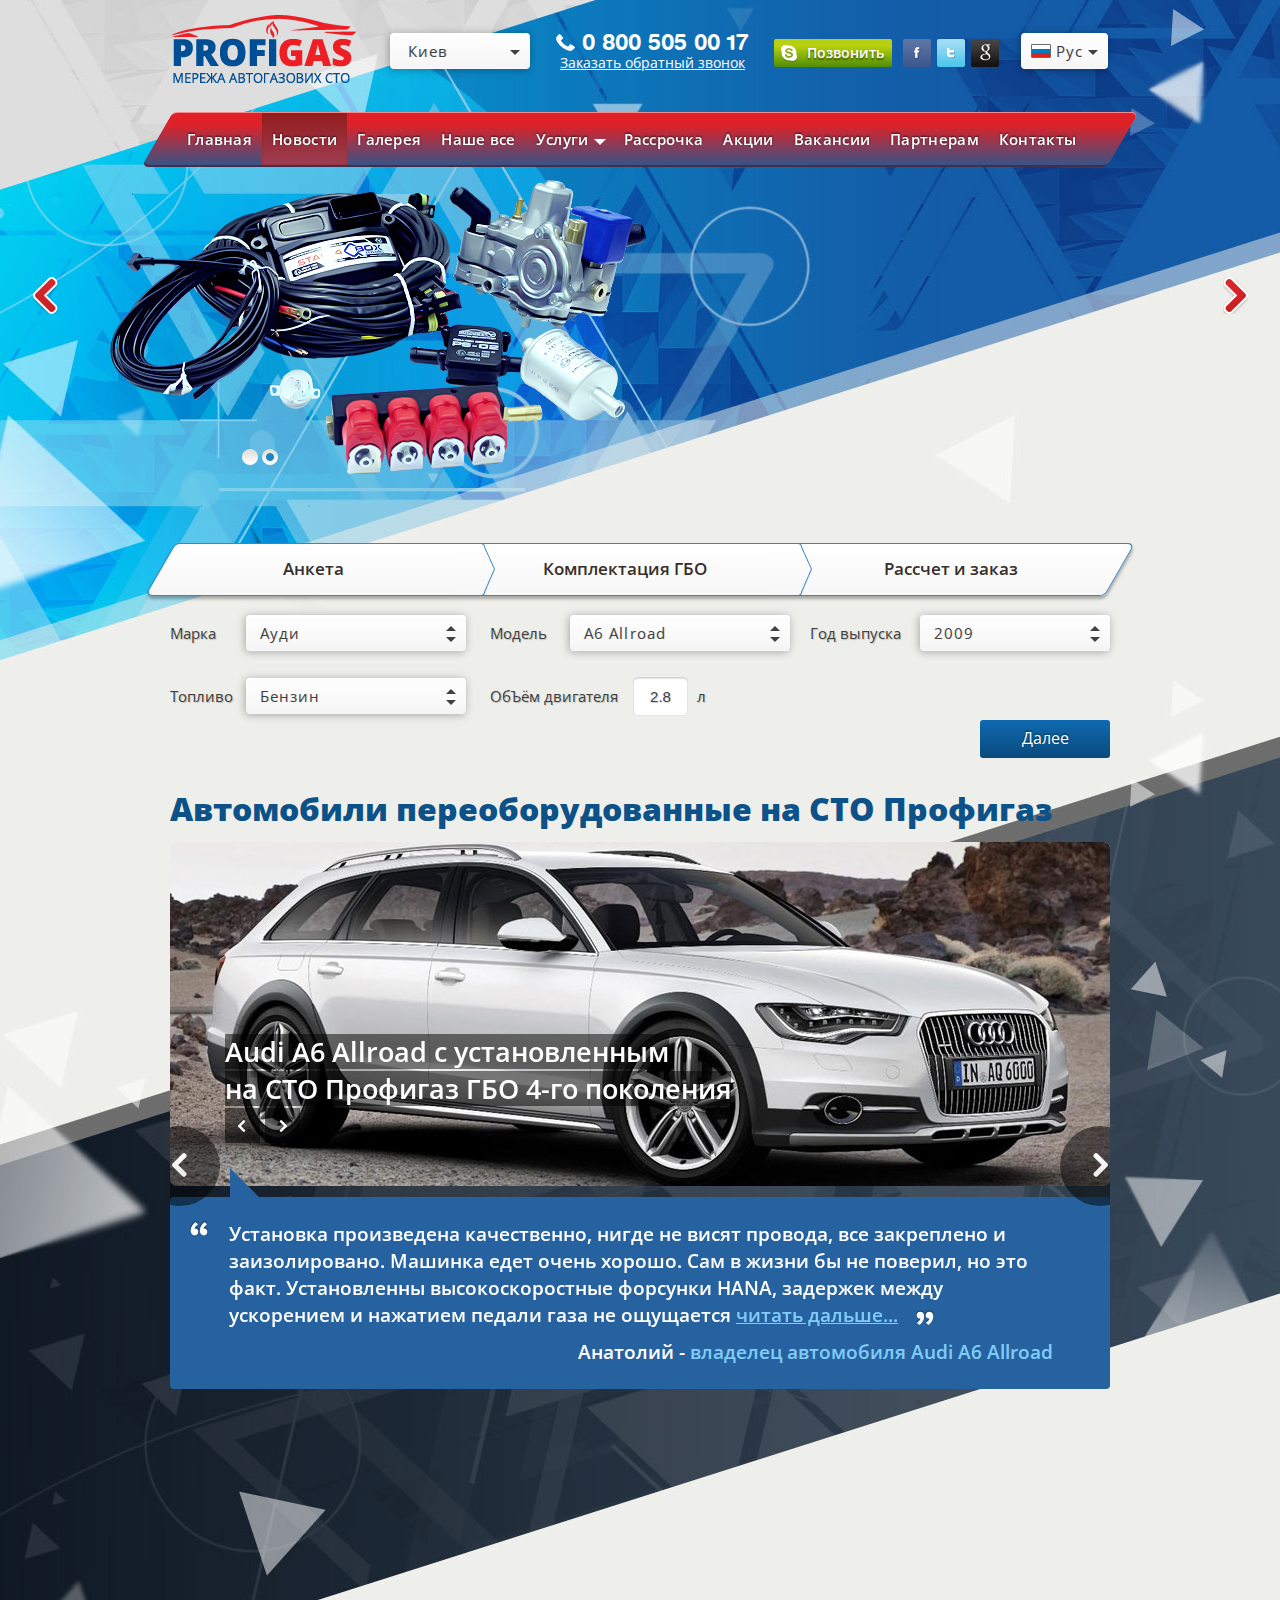
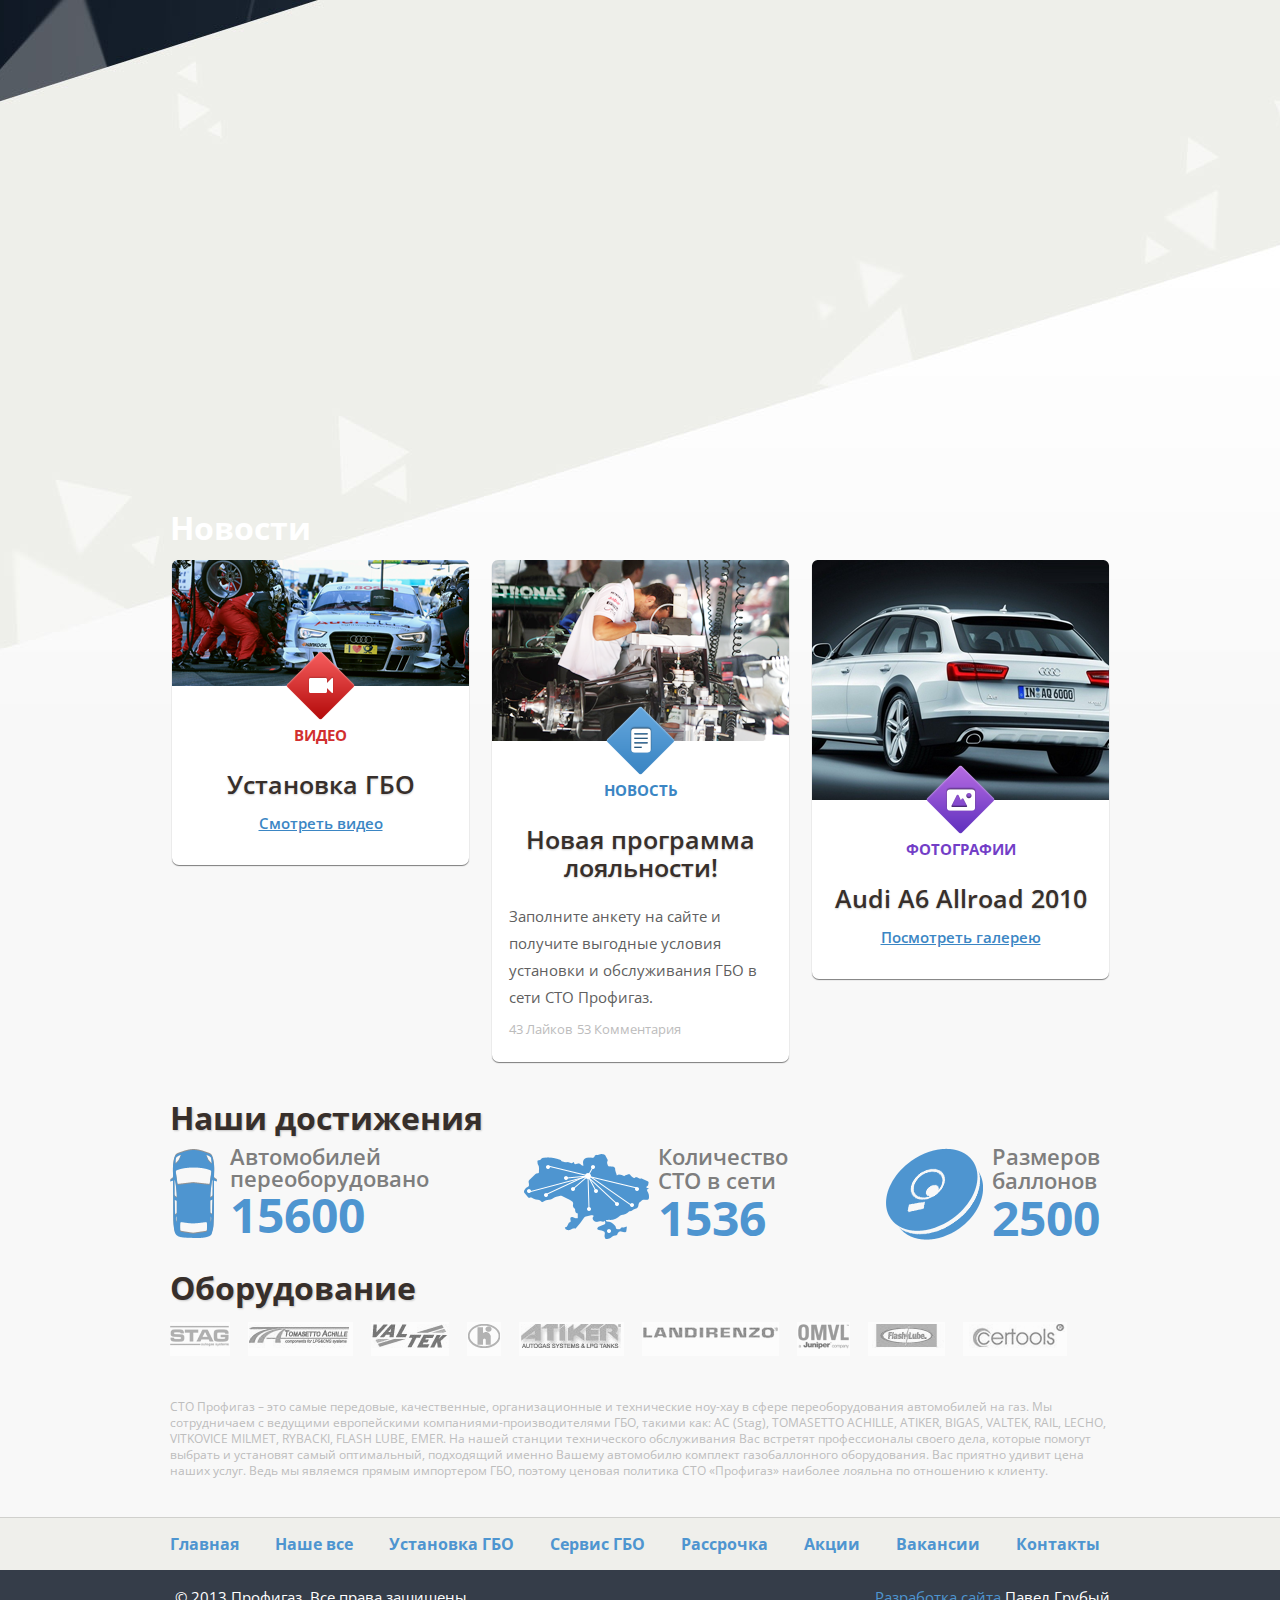
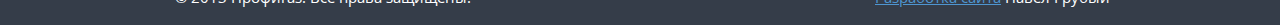
==== commit 1a1e988a: "responsive 3 28.02" ====
--- a/index.html
+++ b/index.html
@@ -12,7 +12,6 @@
     <script src="js/jquery.js"></script>
     <script src="js/jquery-migrate-1.1.1.js"></script>
     <script src="js/superfish.js"></script>
-	 <script src="js/jquery.mobilemenu.js"></script>
 	 <script src="js/jquery.flexslider.js"></script>
 	 <script src="js/jquery.easing.1.3.js"></script>
    <script src="js/modernizr.custom.79639.js"></script>
@@ -20,19 +19,23 @@
 
    <script src="rs-plugin/js/jquery.themepunch.revolution.min.js"></script>
 	 <script src="js/script.js"></script>
-	 <script>
-      $('#s2').cycle({ 
+	 <script>      
+		  $(window).load(function() {
+				$('.flexslider').flexslider({
+				  animation: "slide",
+          pauseOnHover: true
+				});
+        $('#s2').cycle({ 
           fx:     'scrollDown', 
           speed:  'slow', 
           timeout: 0, 
           next:   '#next2', 
           prev:   '#prev2' 
-      });
-		  $(window).load(function() {
-				$('.flexslider').flexslider({
-				  animation: "slide",
-          pauseOnHover: true
-				});
+        });
+
+        $(".button_nav").click(function() {
+          $(".sf-menu").slideToggle();
+        })
 			 });
       
       function DropDown(el) {
@@ -149,23 +152,24 @@
       <div class="clearfix">
         <div class="grid_12">
           <nav>
-            	<ul class="sf-menu">
-                <li class="current sf-menu_it"><a class="menu_link" href="index.html">Главная</a></li>
-                <li class="sf-menu_it"><a class="menu_link" href="#">Новости</a></li>
-                <li class="sf-menu_it"><a class="menu_link" href="gallery.html">Галерея</a></li>
-                <li class="sf-menu_it"><a class="menu_link" href="about.html">Наше все</a></li>
-                <li class="sf-menu_it"><a class="menu_link" href="#">Услуги</a>
-                  <ul class="sub_menu">
-                    <li class="sub_menu_item"><a href="GBO_integration.html" class="sub_menu_link">Установка ГБО</a></li>
-                    <li class="sub_menu_item"><a href="#" class="sub_menu_link">Сервис ГБО</a></li>
-                  </ul>
-                </li>
-                <li class="sf-menu_it"><a class="menu_link" href="#">Рассрочка</a></li>
-                <li class="sf-menu_it"><a class="menu_link" href="#">Акции</a></li>
-                <li class="sf-menu_it"><a class="menu_link" href="#">Вакансии</a></li>
-                <li class="sf-menu_it"><a class="menu_link" href="#">Партнерам</a></li>
-                <li class="sf-menu_it"><a class="menu_link" href="#">Контакты</a></li>
-             </ul>
+            <a class="button_nav" href="#javascript;">МЕНЮ</a>
+          	<ul class="sf-menu">
+              <li class="sf-menu_it"><a class="menu_link" href="index.html">Главная</a></li>
+              <li class="current sf-menu_it"><a class="menu_link" href="#">Новости</a></li>
+              <li class="sf-menu_it"><a class="menu_link" href="gallery.html">Галерея</a></li>
+              <li class="sf-menu_it"><a class="menu_link" href="about.html">Наше все</a></li>
+              <li class="sf-menu_it"><a class="menu_link" href="#">Услуги</a>
+                <ul class="sub_menu">
+                  <li class="sub_menu_item"><a href="GBO_integration.html" class="sub_menu_link">Установка ГБО</a></li>
+                  <li class="sub_menu_item"><a href="#" class="sub_menu_link">Сервис ГБО</a></li>
+                </ul>
+              </li>
+              <li class="sf-menu_it"><a class="menu_link" href="#">Рассрочка</a></li>
+              <li class="sf-menu_it"><a class="menu_link" href="#">Акции</a></li>
+              <li class="sf-menu_it"><a class="menu_link" href="#">Вакансии</a></li>
+              <li class="sf-menu_it"><a class="menu_link" href="#">Партнерам</a></li>
+              <li class="sf-menu_it"><a class="menu_link" href="#">Контакты</a></li>
+            </ul>
             <div class="clear"></div>
           </nav>
         </div>
--- a/css/style.css
+++ b/css/style.css
@@ -19,7 +19,7 @@
 body.gallery_page{
   background: #f8f8f8 url(../images/body_bg2.jpg) center 0 no-repeat;
 }
-body.gallery_main{
+body.gallery_main,body.GBO_integration{
   background: #f8f8f8 url(../images/body_bg_gallery.jpg) center 0 no-repeat;
 }
 body.gallery_page1{
@@ -27,9 +27,6 @@
 }
 body.about{
   background: #f8f8f8 url(../images/body_about.jpg) center 0 no-repeat;
-}
-body.GBO_integration{
-  background: #f8f8f8 url(../images/body_bg4.jpg) center 0 no-repeat;
 }
 /*----------------------> Links And buttons <------------------*/
 a {
@@ -388,13 +385,14 @@
       -ms-transition: none;
       -o-transition: none;
       transition: none;
-
-    }
+    }
+      .breadcrumbs_lk b{display: none;}
     .breadcrumbs_first{
       background: url(../images/breadcrumbs_first_bg.png) 0 0 repeat-x;
       height: 53px;
       padding: 0 0px;
     }
+      .breadcrumbs_first span{display: none;}
     .breadcrumbs_lk:before{
       content: "";
       width: 17px;
@@ -895,10 +893,10 @@
   }
   .gallery_car_it1{
     display: inline-block;
-    margin: 0 8px 0 8px;
+    margin: 0 7px 14px 7px;
     width: 140px;
   }
-    .gallery_car_it img{
+    .gallery_car_it1 img{
       -webkit-border-radius: 5px;
       -moz-border-radius: 5px;
       border-radius: 5px;
@@ -1248,6 +1246,7 @@
   /*accordion*/
 
   .GBO_title{
+    cursor: pointer;
     padding: 32px 0;
     text-align: center;
     font-size: 22px;
@@ -1262,8 +1261,14 @@
   }
   .GBO_princ{background: url(../images/GBO_title2.png) 0 0 no-repeat;}
   .GBO_grade{background: url(../images/GBO_title3.png) 0 0 no-repeat;}
-  .GBO_gen4{background: url(../images/GBO_title4.png) 0 0 no-repeat;padding-left: 60px;}
-  .GBO_gas_diesel{background: url(../images/GBO_title5.png) 0 0 no-repeat}
+  .GBO_gen4{
+    background: url(../images/GBO_title4.png) 0 0 no-repeat;
+    padding-left: 60px;
+  }
+  .GBO_gas_diesel{
+    background: url(../images/GBO_title5.png) 0 0 no-repeat; 
+    padding-left: 60px;
+  }
   .GBO_title i{
     display: inline-block;
     margin-top: 5px;
@@ -1305,7 +1310,6 @@
     margin-bottom: 5px;
   }
   #accordion{margin-bottom: 40px;}
-  #accordion dd{height: auto !important;}
   .box4{background: #ebebeb;}
 .banner1{margin-bottom: 25px;}
 /*=====================> Paragraphs ========================*/
--- a/css/responsive.css
+++ b/css/responsive.css
@@ -3,9 +3,39 @@
  body{min-width:768px;}
 body.main #content{margin-top: 10px;}
 .fullwidthbanner-container{position: relative;}
-
+.grade_lk{font-size: 13px;}
 h1.logo{width: 100%;text-align: center;}
 .sf-menu:after{width: 778px;}
+
+.breadcrumbs{padding-bottom: 25px;}
+.breadcrumbs_it{
+	padding-left: 0;
+	margin-bottom: 0;
+	float: none;
+	display: inline-block;
+}
+	.breadcrumbs_lk{
+		background: none;
+		padding: 0px 10px 0px 10px;
+		line-height: 18px;
+	}
+	.breadcrumbs_first{height: auto;}
+		.breadcrumbs_lk b{display: inline-block;}
+	.breadcrumbs_last{color: #000 !important;}
+	a.breadcrumbs_lk,a.breadcrumbs_lk span{text-decoration: underline;}
+	.breadcrumbs_it:hover a.breadcrumbs_lk span{
+		text-decoration: none;
+	}
+	.breadcrumbs_it:hover .breadcrumbs_lk{
+		background: none;
+		text-decoration: none;
+		color: #ed1f25;
+	}
+	.breadcrumbs_lk:before{width: 0;}
+	.breadcrumbs_lk:after{width: 0;}
+		.breadcrumbs_first img{width: 0;}
+		.breadcrumbs_first span{display: inline-block;}
+
 .wrapper-dropdown-3{margin-left: 0;}
 .tel_box{padding-left: 33px;}
 .menu_link{font-size: 13px;padding: 8px 6px;}
@@ -35,15 +65,32 @@
 .mini_calculator{background-position: 100px 6px;}
 .installment_plan{background-position: 70px 4px;}
 .box3{width: 644px;}
+.gallery_car_it1{margin: 0 7px 14px 7px !important;}
+.GBO_title{font-size: 16px;}
 }
 
 @media only screen and (max-width: 767px) {
  body{min-width:420px;}
+
+#content{
+		z-index: 1;
+		position: relative;
+	}
+.m_bot_zer_res2{margin-bottom: 0 !important;}
 
  nav{
  	padding: 10px 0;
  	margin: 0;
  }
+ .footer_menu{text-align: center;}
+	 .footer_item{
+	 	float: none;
+	 	display: inline-block;
+	 }
+	 	.footer_link{
+	 		padding: 0 7px;
+	 	}
+	 	.footer_item:first-child .footer_link{padding-left: 7px;}
  .header_box2,.header_box3{width: 100%;float: none;}
  .tel_box{float: right;padding-left: 0;text-align: right;}
 .cost_box_tab{
@@ -122,8 +169,7 @@
 	padding-left: 0;
 }
 .column1,.column2,.column3{
-	width: 300px;
-	margin: 0 auto;
+	width: auto;
 	padding-left: 0;
 }
 	.list1 img{float: left;}
@@ -142,7 +188,6 @@
 	.flex-direction-nav .flex-next{right: -20px;}
 	#prev2, #next2, #prev3, #next3{bottom: 20px;left: 25px;}
 	#next2, #next3{left: 65px;}
-	.breadcrumbs_lk{font-size: 13px;}
 	.gallery_box_sub_it{padding-left: 6px;}
 	.gallery_box_it{padding-bottom: 15px;}
 	.demo,.cost_btm, .cost_btm_n{height: 36px;color: #000;}
@@ -155,22 +200,32 @@
 	.list2_it div{margin-bottom: 5px !important;text-align: center;}
 	.p3{margin-bottom: 0;}
 .gallery_car_box{text-align: center;}
-	.mini_calculator,.installment_plan{width: 250px;margin: 0 auto;}
+	.mini_calculator,.installment_plan{
+		width: auto;
+		background-position: 235px 6px;
+		margin-left: 0;
+	}
+	.installment_plan{background-position: 200px 4px;}
 	.reviews{margin: 0 0 0 14px;}
 	.box3{width: auto;margin: 0;}
-#accordion{width: 300px;margin: 0 auto;}
+#accordion{width: auto; margin: 0;}
+	.GBO_title{
+		-webkit-background-size: cover;
+		background-size: cover;
+	}
 .title2{text-align: center;}
 	.gen_specification,.grade_box{width: 220px !important; float: left !important}
 	.generation_tab{width: 60px !important;float: left !important;}
-.breadcrumbs{margin-left: 20px;}
-	.breadcrumbs_lk{padding: 9px 0 8px 1px;}
-	.breadcrumbs_first{padding: 0;}
-	.breadcrumbs_it{padding-left: 25px;}
+
 .list2_it>div.grid_2{display: inline-block;width: auto;}
 .list2_it{padding-bottom: 5px;}
-	.list2_it div.grid_4{padding-left: 60px;}
 		.more{margin-top: 10px;}
-}
+#accordion div.grid_4{margin-bottom: 0;}
+#accordion{padding-top: 15px;}
+	 .mini_calculator{margin-top: 25px !important;}
+	 	.banner_box .calculator_lk{margin-right: 50px;padding-left: 30px;}
+.list2{padding-bottom: 0;}
+
 }
 
 @media only screen and (max-width: 479px) {
@@ -182,7 +237,7 @@
  	float: none;
  }
  .tel_box,.social{float: none;}
- .social{margin-top: 15px;}
+ .social{margin-top: 10px;}
  .box2{padding-left: 35px;}
 
  .quote_box{display: none;}
@@ -193,5 +248,7 @@
  		padding-bottom: 6px;
  	}
  	.gallery_box_sub_it:first-child{padding-left: 6px;}
-
+.mini_calculator{background-position: 154px 6px;} 
+.installment_plan{background-position: 138px 6px;}
+	.banner_box .calculator_lk{margin-right: 0;}
 }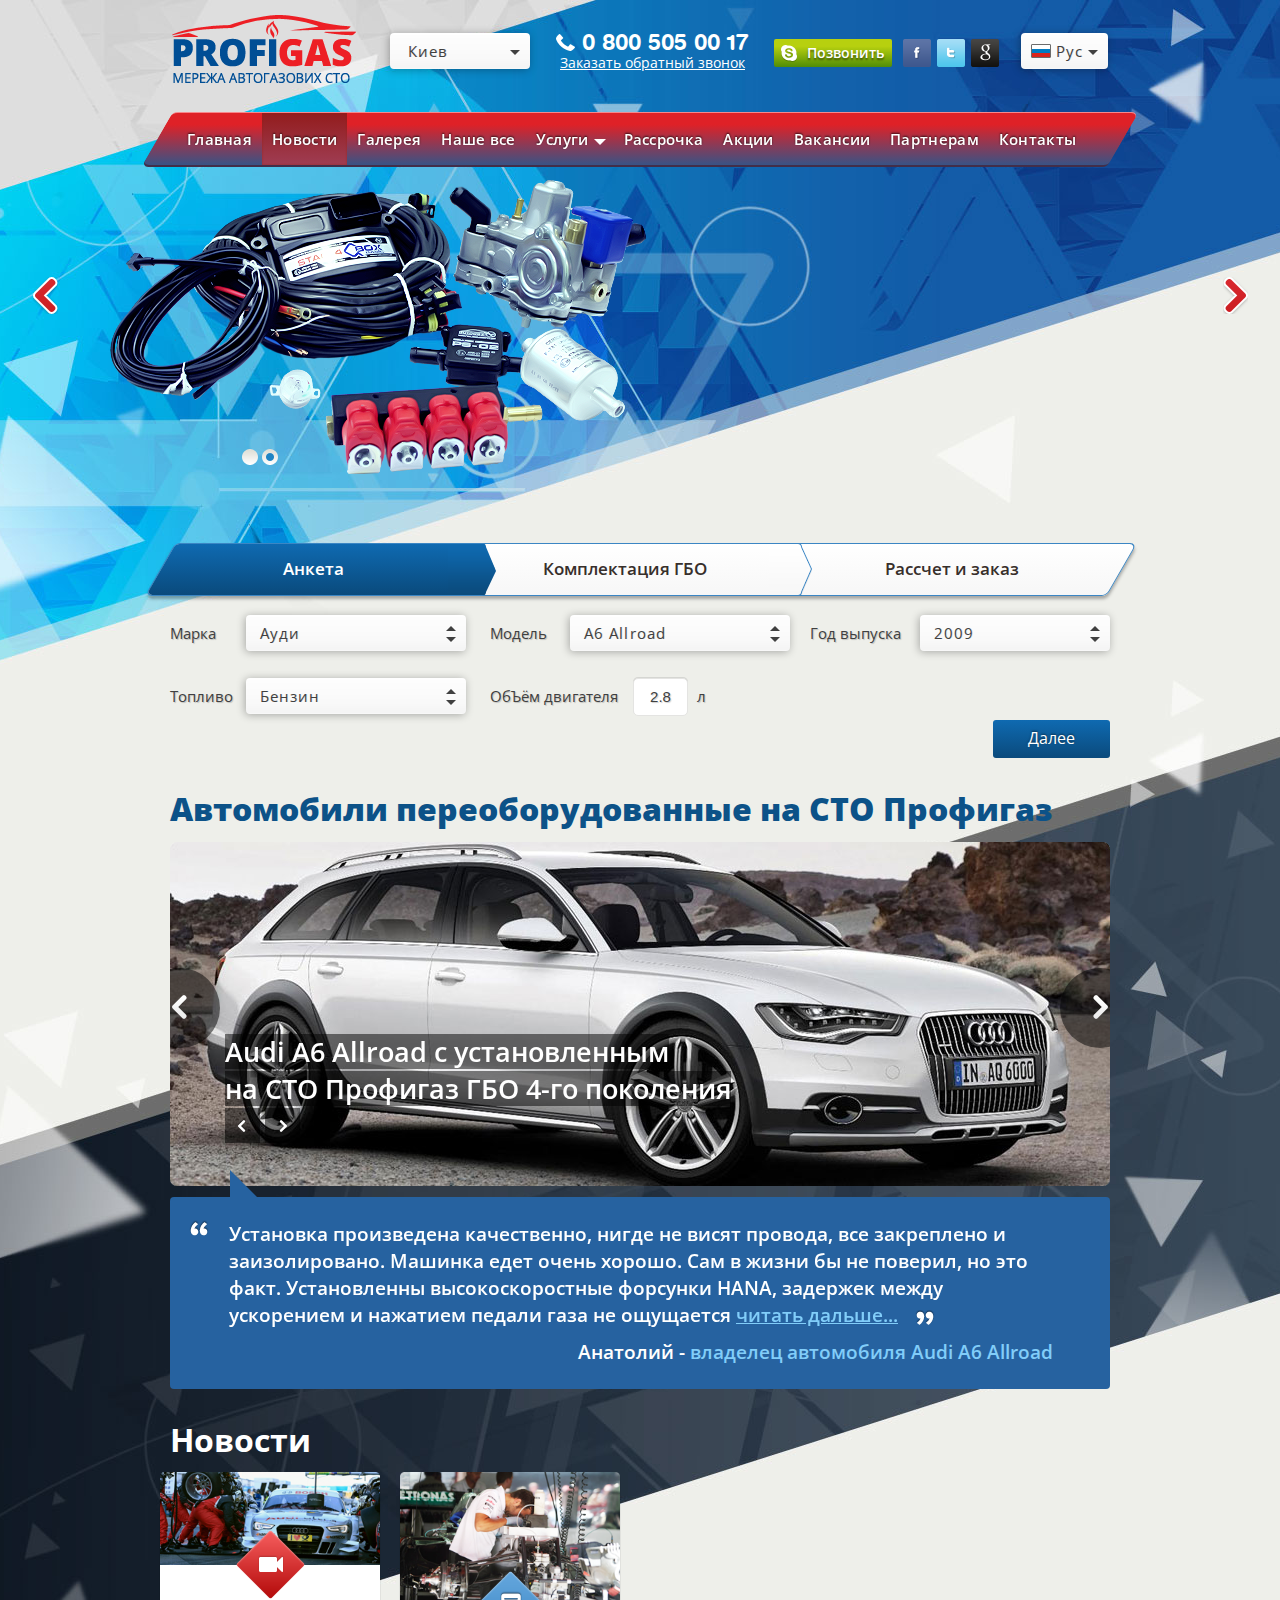
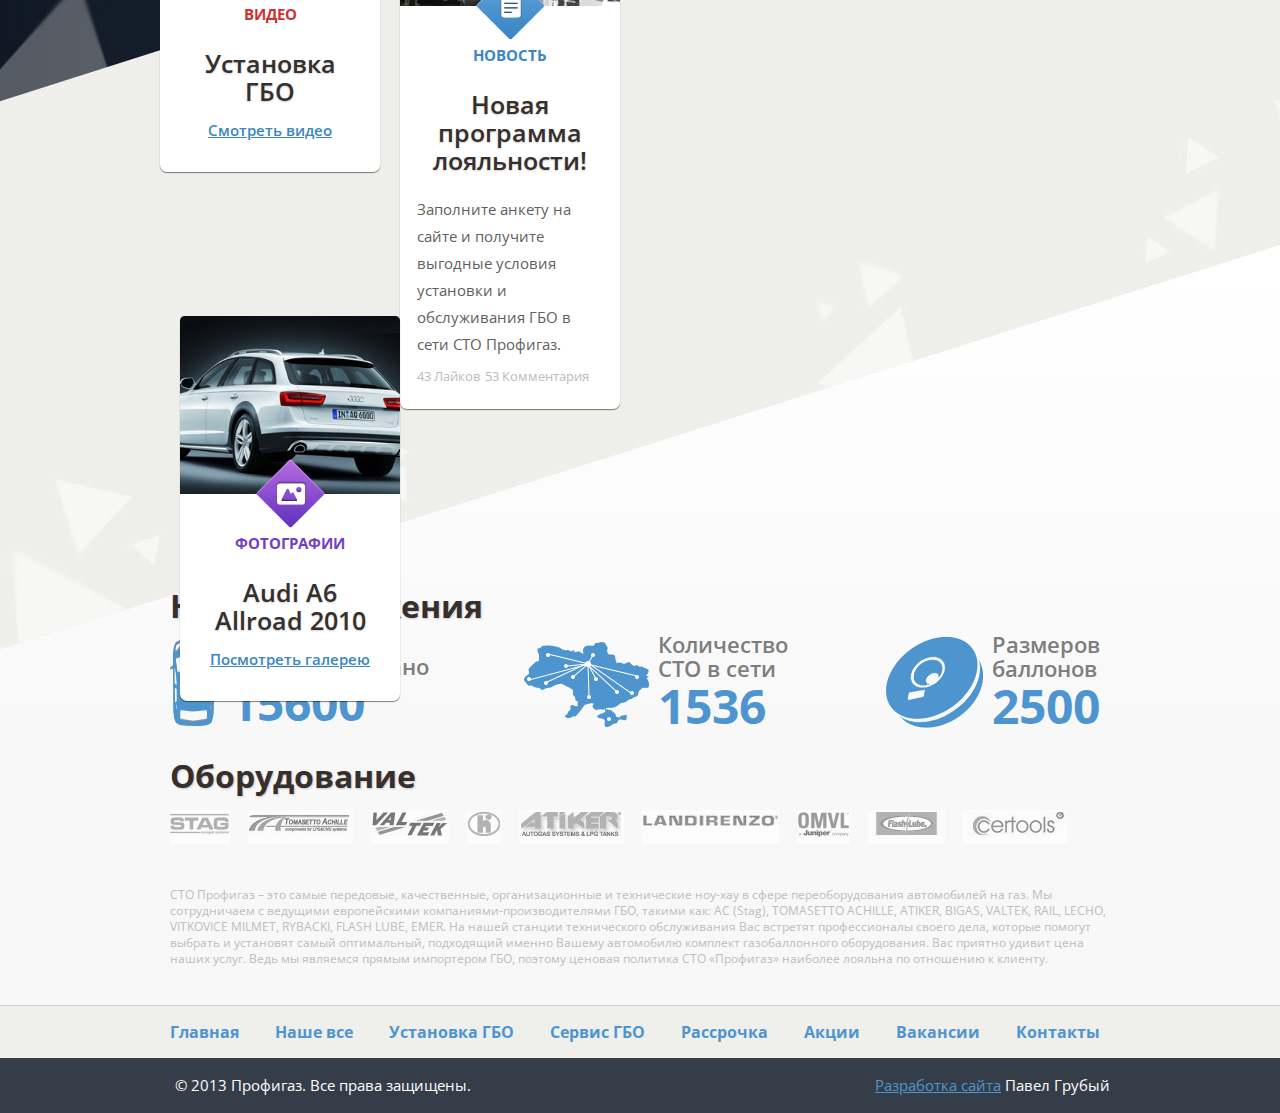
==== commit daefa04e: "доработка" ====
--- a/index.html
+++ b/index.html
@@ -15,8 +15,11 @@
 	 <script src="js/jquery.flexslider.js"></script>
 	 <script src="js/jquery.easing.1.3.js"></script>
    <script src="js/modernizr.custom.79639.js"></script>
-   <script src="js/jquery.cycle.all.js"></script>
-
+   <script src="js/easyResponsiveTabs.js"></script>
+   <script src="js/jquery.equalheights.js"></script>
+   <script src="js/masonry.pkgd.min.js"></script>
+   <script src="js/jquery.cycle2.js"></script>
+   <script src="js/jquery.formstyler.min.js"></script>
    <script src="rs-plugin/js/jquery.themepunch.revolution.min.js"></script>
 	 <script src="js/script.js"></script>
 	 <script>      
@@ -25,17 +28,12 @@
 				  animation: "slide",
           pauseOnHover: true
 				});
-        $('#s2').cycle({ 
-          fx:     'scrollDown', 
-          speed:  'slow', 
-          timeout: 0, 
-          next:   '#next2', 
-          prev:   '#prev2' 
-        });
-
+        
+        $('input, select').styler();
         $(".button_nav").click(function() {
           $(".sf-menu").slideToggle();
         })
+        
 			 });
       
       function DropDown(el) {
@@ -88,6 +86,15 @@
        var dd = new DropDown( $('#dd4') );
       
        var dd = new DropDown( $('#dd5') );
+       var dd = new DropDown( $('#dd6') );
+       var dd = new DropDown( $('#dd7') );
+
+       $("#demoTab").easyResponsiveTabs({
+            type: 'default', //Types: default, vertical, accordion           
+            width: 'auto', //auto or any custom width
+            fit: true,   // 100% fits in a container
+            activate: function() {} // Callback function, gets called if tab is switched
+        });
       
 });
     </script>
@@ -512,89 +519,249 @@
   <section id="content">
     
   <div class="container_12">
-    <div class="cost_box">
-      <div class="cost_box_tab">
-        <ul class="cost_menu clearfix">
-          <li class="cost_it"><a href="#" class="cost_lk cost_lk_first">Анкета</a></li>
-          <li class="cost_it cost_it_second"><a href="#" class="cost_lk cost_lk_second">Комплектация ГБО</a></li>
-          <li class="cost_it cost_it_last"><a href="#" class="cost_lk cost_lk_last">Рассчет и заказ</a></li>
-        </ul>
-      </div>
-      <div class="cost_box_btn clearfix">
-        <div class="grid_4">
-          <div class="clearfix box2">
-            <span class="cost_btm_n f_left">Марка</span>
-            <div class="cost_btm f_right">
-              <div id="dd2" class="wrapper-dropdown-3" tabindex="1">
-                <span>Ауди</span>
+    <div id="demoTab" class="cost_box">
+      <ul class="cost_menu clearfix cost_box_tab resp-tabs-list">
+        <li class="cost_it">
+          <a href="javascript:;" class="cost_lk cost_lk_first">Анкета</a>
+        </li>
+        <li class="cost_it cost_it_second">
+          <a href="javascript:;" class="cost_lk cost_lk_second">Комплектация ГБО</a>
+        </li>
+        <li class="cost_it cost_it_last">
+          <a href="javascript:;" class="cost_lk cost_lk_last">Рассчет и заказ</a>
+        </li>
+      </ul>
+      <div class="resp-tabs-container">
+        <div class="cost_box_btn clearfix">
+          <div class="grid_4">
+            <div class="clearfix box2">
+              <span class="cost_btm_n f_left">Марка</span>
+              <div class="cost_btm f_right">
+                <div id="dd2" class="wrapper-dropdown-3" tabindex="1">
+                  <span>Ауди</span>
+                  <ul class="dropdown">
+                    <li><a href="#">Ауди</a></li>
+                    <li><a href="#">Лада</a></li>
+                    <li><a href="#">Бентли</a></li>
+                    <li><a href="#">Славута</a></li>
+                  </ul>
+                </div>
+              ​</div>
+            </div>
+            <div class="clearfix box2">
+              <span class="cost_btm_n f_left">Топливо</span>
+              <div class="cost_btm f_right">
+                <div id="dd3" class="wrapper-dropdown-3" tabindex="1">
+                  <span>Бензин</span>
+                  <ul class="dropdown">
+                    <li><a href="#">Бензин</a></li>
+                    <li><a href="#">Дизель</a></li>
+                    <li><a href="#">Газ</a></li>
+                    <li><a href="#">Электричество</a></li>
+                  </ul>
+                </div>
+              ​</div>
+            </div>
+          </div>
+          <div class="grid_4">
+            <div class="clearfix box2">
+              <span class="cost_btm_n f_left">Модель</span>
+              <div class="cost_btm f_right">
+                <div id="dd4" class="wrapper-dropdown-3" tabindex="1">
+                  <span>A6 Allroad</span>
+                  <ul class="dropdown">
+                    <li><a href="#">A6 Allroad</a></li>
+                    <li><a href="#">A6 Allroad</a></li>
+                    <li><a href="#">A6 Allroad</a></li>
+                    <li><a href="#">A6 Allroad</a></li>
+                  </ul>
+                </div>
+              ​</div>
+            </div>
+            <div class="clearfix box2">
+              <span class="cost_btm_n f_left">ОбЪём двигателя</span>
+              <div class="cost_btm f_left">
+                <input class="cost_inp" type="text" value="2.8">
+                <span class="cost_btm_n">л</span>
+              ​</div>
+            </div>
+        
+          </div>
+          <div class="grid_4">
+            <div class="clearfix box2">
+              <span class="cost_btm_n f_left">Год выпуска</span>
+              <div class="cost_btm f_right">
+                <div id="dd5" class="wrapper-dropdown-3" tabindex="1">
+                  <span>2009</span>
+                  <ul class="dropdown">
+                    <li><a href="#">2007</a></li>
+                    <li><a href="#">2008</a></li>
+                    <li><a href="#">2009</a></li>
+                    <li><a href="#">2010</a></li>
+                    <li><a href="#">2011</a></li>
+                    <li><a href="#">2012</a></li>
+                    <li><a href="#">2013</a></li>
+                    <li><a href="#">2014</a></li>
+                  </ul>
+                </div>
+              ​</div>
+            </div>
+            <a href="#" class="cost_btn_lk f_right">Далее</a>
+          </div>
+        </div>
+        <div class="cost_box_btn clearfix grade_box">
+          <form action="" class="clearfix type_gas">
+            <h6 class="title9">Вид газа</h6>
+            <p>
+              <label for="">
+                <input type="radio" name="gas" value="propane">Пропан
+              </label>
+              <label for="">
+                <input type="radio" name="gas" value="methane">Метан
+              </label>
+            </p>
+          </form>
+          <div class="clearfix">
+            <h6 class="title9">Поколение ГБО</h6>
+            <div class="grade m_left_zero">
+              <h5 class="generation_title">2-е поколение</h5>
+              <p class="grade_gen">
+                Заправочный узел<br>
+                Мультиклапан<br>
+                Газовый электромагнитный клапан<br>
+                Редуктор-испаритель<br>
+                Электронный шаговый дозатор<br>
+                Система лямбда коррекции<br>
+                Газо-воздушный смеситель<br>
+                Блок отключения форсунок<br>
+                Вакуумный редуктор испаритель<br>
+                <a href="#">Узнать больше</a>
+              </p>
+            </div>
+            <div class="grade">
+              <h5 class="generation_title">2-е поколение</h5>
+              <p class="grade_gen">
+                Выносное заправочное устройство<br>
+                Мультиклапан<br>
+                Клапан-фильтр<br>
+                Редуктор<br>
+                Фильтр газообразного пропана<br>
+                Рейка с газовыми форсунками<br>
+                Датчик давления и температуры газа<br>
+                Электронный блок управления<br>
+                Переключатель вида топлива, индикатор уровня<br>
+                <a href="#">Узнать больше</a>
+              </p>
+            </div>
+          </div>
+          <div class="clearfix">
+            <h6 class="title9">Тип балона</h6>
+            <div class="gen_but f_left">
+              <div id="dd6" class="wrapper-dropdown-3" tabindex="1">
+                <span>Циллиндрический</span>
                 <ul class="dropdown">
-                  <li><a href="#">Ауди</a></li>
-                  <li><a href="#">Лада</a></li>
-                  <li><a href="#">Бентли</a></li>
-                  <li><a href="#">Славута</a></li>
+                  <li><a href="#">Кубический</a></li>
+                  <li><a href="#">Циллиндрический</a></li>
+                  <li><a href="#">Кубический</a></li>
                 </ul>
               </div>
-            ​</div>
-          </div>
-          <div class="clearfix box2">
-            <span class="cost_btm_n f_left">Топливо</span>
-            <div class="cost_btm f_right">
-              <div id="dd3" class="wrapper-dropdown-3" tabindex="1">
-                <span>Бензин</span>
+            </div>
+          </div>
+          <div class="clearfix">
+            <h6 class="title9">Объём балона</h6>
+            <div class="gen_but f_left">
+              <div id="dd7" class="wrapper-dropdown-3" tabindex="1">
+                <span>50л</span>
                 <ul class="dropdown">
-                  <li><a href="#">Бензин</a></li>
-                  <li><a href="#">Дизель</a></li>
-                  <li><a href="#">Газ</a></li>
-                  <li><a href="#">Электричество</a></li>
+                  <li><a href="#">50л</a></li>
+                  <li><a href="#">60л</a></li>
+                  <li><a href="#">120л</a></li>
                 </ul>
               </div>
-            ​</div>
-          </div>
-        </div>
-        <div class="grid_4">
-          <div class="clearfix box2">
-            <span class="cost_btm_n f_left">Модель</span>
-            <div class="cost_btm f_right">
-              <div id="dd4" class="wrapper-dropdown-3" tabindex="1">
-                <span>A6 Allroad</span>
-                <ul class="dropdown">
-                  <li><a href="#">A6 Allroad</a></li>
-                  <li><a href="#">A6 Allroad</a></li>
-                  <li><a href="#">A6 Allroad</a></li>
-                  <li><a href="#">A6 Allroad</a></li>
-                </ul>
-              </div>
-            ​</div>
-          </div>
-          <div class="clearfix box2">
-            <span class="cost_btm_n f_left">ОбЪём двигателя</span>
-            <div class="cost_btm f_left">
-              <input class="cost_inp" type="text" value="2.8">
-              <span class="cost_btm_n">л</span>
-            ​</div>
-          </div>
-
-        </div>
-        <div class="grid_4">
-          <div class="clearfix box2">
-            <span class="cost_btm_n f_left">Год выпуска</span>
-            <div class="cost_btm f_right">
-              <div id="dd5" class="wrapper-dropdown-3" tabindex="1">
-                <span>2009</span>
-                <ul class="dropdown">
-                  <li><a href="#">2007</a></li>
-                  <li><a href="#">2008</a></li>
-                  <li><a href="#">2009</a></li>
-                  <li><a href="#">2010</a></li>
-                  <li><a href="#">2011</a></li>
-                  <li><a href="#">2012</a></li>
-                  <li><a href="#">2013</a></li>
-                  <li><a href="#">2014</a></li>
-                </ul>
-              </div>
-            ​</div>
-          </div>
-          <a href="#" class="cost_btn_lk f_right">Далее</a>
+            </div>
+          </div>
+          <div class="clearfix">
+            <h6 class="title9">Комплектация</h6>
+            <div class="grade grade_it_box m_left_zero maxheight">
+              <h5 class="generation_title al_left">Эконом</h5>
+              <p class="grade_gen">
+                Заправочный узел<br>
+                Мультиклапан<br>
+                Газовый клапан<br>
+                Редуктор-испаритель<br>
+              </p>
+              <a href="#" class="cost_btn_lk">Выбрать</a>
+            </div>
+            <div class="grade grade_it_box maxheight">
+              <h5 class="generation_title al_left">Стандарт</h5>
+              <p class="grade_gen">
+                Заправочный узел<br>
+                Мультиклапан<br>
+                Газовый клапан<br>
+                Редуктор-испаритель<br>
+                Электронный дозатор<br>
+                Система лямбда коррекции<br>
+              </p>
+              <a href="#" class="cost_btn_lk">Выбрать</a>
+            </div>
+            <div class="grade grade_it_box maxheight">
+              <h5 class="generation_title al_left">Премиум</h5>
+              <p class="grade_gen">
+                аправочный узел<br>
+                Мультиклапан<br>
+                Газовый клапан<br>
+                Редуктор-испаритель<br>
+                Электронный дозатор<br>
+                Система лямбда коррекции<br>
+                Газо-воздушный смеситель<br>
+                Блок отключения форсунок<br>
+                Вакуумный редуктор испаритель<br>
+              </p>
+              <a href="#" class="cost_btn_lk">Выбрать</a>
+            </div>
+          </div>
+          <a href="#" class="cost_btn_lk">Далее</a>
+        </div>
+        <div class="cost_box_btn clearfix payment_box">
+          <div class="wrapper">
+            <div class="grid_3">
+              <h6 class="payment_title">Стоимость установки</h6>
+              <span class="payment_cost">10000</span>
+              <b class="payment_currency">грн</b>
+              <form class="additional_options" action="">
+                <lable><input type="checkbox">Дополнительные опции</lable><br>
+                <p>
+                  <label for=""><input type="checkbox">Слив бензина</label><br>
+                  <label for=""><input type="checkbox">Мутная жидкость</label><br>
+                  <label for=""><input type="checkbox">Вмятина на капоте</label><br>
+                </p>
+              </form>
+            </div>
+            <div class="grid_3">
+              <h6 class="payment_title">Рассрочка</h6>
+              <span class="payment_cost">2100</span>
+              <b class="payment_currency">грн/мес</b><br>
+              <span class="elaboration">на 3 платежа</span>
+              <a class="cost_btn_lk payment_lk" href="#">Получить<i class="payment_lk_pointer"></i></a>
+            </div>
+            <div class="grid_3">
+              <h6 class="payment_title">Экономия</h6>
+              <span class="payment_cost">1168</span>
+              <b class="payment_currency">грн/мес</b><br>
+              <span class="elaboration">При пробеге 20000км</span>
+              <a class="cost_btn_lk payment_lk" href="#">Подробнее<i class="payment_lk_pointer"></i></a>
+            </div>
+            <div class="grid_3">
+              <h6 class="payment_title">Окупаемость</h6>
+              <span class="payment_cost">1</span>
+              <b class="payment_currency">год</b>
+              <span class="payment_cost">3</span>
+              <b class="payment_currency">мес</b><br>
+              <span class="elaboration">При пробеге 20000км</span>
+              <a class="cost_btn_lk payment_lk" href="#">Подробнее<i class="payment_lk_pointer"></i></a>
+            </div>
+          </div>
+          <a href="#" class="cost_btn_lk">Сформировать заказ</a>
         </div>
       </div>
     </div>
@@ -605,7 +772,8 @@
           <ul class="slides">
             <li class="p_rel">
               <figure class="p_rel">
-                <div id="s2" class="pics p_rel">
+                <div class="cycle-slideshow" data-cycle-prev="#prev"
+    data-cycle-next="#next">
                   <div>
                     <img src="images/flexslider_img1.jpg" alt="">
                     <p class="p_abs baner">
@@ -628,7 +796,11 @@
                     </p>
                   </div>
               </div>
-              <div class="nav"><a id="prev2" href="#"><em></em></a> <a id="next2" href="#"><em></em></a></div>
+              <div class="center nav">
+                  <a href="#" id="prev"></a> 
+                  <a href="#" id="next"></a>
+              </div>
+              <!-- <div class="nav"><a id="prev2" href="#"><em></em></a> <a id="next2" href="#"><em></em></a></div> -->
 
 
               </figure>
@@ -655,44 +827,39 @@
     </div>
     <div class="news_box">
       <h3 class="title2"><a href="">Новости</a></h3>
-      <div class="clearfix">
-        <div class="grid_4">
-          <div class="news_it">
-            <figure class="video p_rel">
-              <img src="images/video_img.png" alt="">
-              <a href="#" class="p_abs news_icon video_ic">ВИДЕО</a>
-            </figure>
-            <div class="news_cont">
-              <h4 class="title3">Установка ГБО</h4>
-              <a href="#" class="news_lk">Смотреть видео</a>
-            </div>
-          </div>
-        </div>
-        <div class="grid_4">
-          <div class="news_it">
-            <figure class="news p_rel">
-              <img src="images/news_img.png" alt="">
-              <a href="#" class="p_abs news_icon news_ic">НОВОСТЬ</a>
-            </figure>
-            <div class="news_cont">
-              <h4 class="title3">Новая программа лояльности!</h4>
-              <p>Заполните анкету на сайте и получите выгодные условия установки и обслуживания ГБО в сети СТО Профигаз.<br>
-                <span class="likes">43 Лайков</span><span class="comtnts">53 Комментария</span>
-              </p>
-              
-            </div>
-          </div>
-        </div>
-        <div class="grid_4">
-          <div class="news_it">
-            <figure class="photo p_rel">
-              <img src="images/photo_img.png" alt="">
-              <a href="#" class="p_abs news_icon photo_ic">ФОТОГРАФИИ</a>
-            </figure>
-            <div class="news_cont">
-              <h4 class="title3">Audi A6 Allroad 2010</h4>
-              <a href="#" class="news_lk">Посмотреть галерею</a>
-            </div>
+      <div class="clearfix js-masonry"
+  data-masonry-options='{ "columnWidth": 220, "itemSelector": ".news_it" }'>
+        <div class="news_it">
+          <figure class="video p_rel">
+            <img src="images/video_img.png" alt="">
+            <a href="#" class="p_abs news_icon video_ic">ВИДЕО</a>
+          </figure>
+          <div class="news_cont">
+            <h4 class="title3">Установка ГБО</h4>
+            <a href="#" class="news_lk">Смотреть видео</a>
+          </div>
+        </div>
+        <div class="news_it">
+          <figure class="news p_rel">
+            <img src="images/news_img.png" alt="">
+            <a href="#" class="p_abs news_icon news_ic">НОВОСТЬ</a>
+          </figure>
+          <div class="news_cont">
+            <h4 class="title3">Новая программа лояльности!</h4>
+            <p>Заполните анкету на сайте и получите выгодные условия установки и обслуживания ГБО в сети СТО Профигаз.<br>
+              <span class="likes">43 Лайков</span><span class="comtnts">53 Комментария</span>
+            </p>
+            
+          </div>
+        </div>
+        <div class="news_it">
+          <figure class="photo p_rel">
+            <img src="images/photo_img.png" alt="">
+            <a href="#" class="p_abs news_icon photo_ic">ФОТОГРАФИИ</a>
+          </figure>
+          <div class="news_cont">
+            <h4 class="title3">Audi A6 Allroad 2010</h4>
+            <a href="#" class="news_lk">Посмотреть галерею</a>
           </div>
         </div>
       </div>
--- a/css/style.css
+++ b/css/style.css
@@ -2,6 +2,7 @@
 @import "skeleton.css";
 @import "superfish.css";
 @import "flexslider.css";
+@import "easy-responsive-tabs.css";
 @import "../font/helvetica.css";
 @import url(http://fonts.googleapis.com/css?family=Open+Sans:400,600,700,800&subset=latin,cyrillic);
 article,aside,audio,canvas,command,datalist,details,embed,figcaption,figure,footer,header,hgroup,keygen,meter,nav,output,progress,section,source,video{display:block}mark,rp,rt,ruby,summary,time{display:inline}
@@ -59,11 +60,12 @@
 
 }
 /*----------------------> Basic Classes <------------------*/
-.reg {text-transform:uppercase}
-.f_left {float:left}
-.f_right {float:right}
-.al_right {text-align:right}
-.al_center {text-align:center}
+.reg {text-transform:uppercase !important;}
+.f_left {float:left !important;}
+.f_right {float:right !important;}
+.al_right {text-align:right !important;}
+.al_left {text-align:left !important;}
+.al_center {text-align:center !important;}
 
 .it{font-style:italic}
 .let{letter-spacing:-1px}
@@ -467,6 +469,7 @@
 .cont_pad{padding:0 0 0 0 !important;}
 .cost_box{padding-bottom: 33px;}
 .cost_box_tab{
+  width: 100%;
   border: 1px solid #3b86c4;
   -webkit-border-radius: 5px 7px;
   -moz-border-radius: 5px 7px;
@@ -496,8 +499,8 @@
     border-radius: 4px 6px;
   }
   .cost_it_second{width: 317px;}
-  .cost_it_last{width: 336px;}
-  .cost_it:hover{
+  .cost_it_last{width: 338px;}
+  .cost_it:hover,.resp-tab-active,.grade:hover .generation_title{
     background: #0f6ab1; /* Old browsers */
     background: -moz-linear-gradient(top,  #0f6ab1 0%, #0a4a7c 100%); /* FF3.6+ */
     background: -webkit-gradient(linear, left top, left bottom, color-stop(0%,#0f6ab1), color-stop(100%,#0a4a7c)); /* Chrome,Safari4+ */
@@ -507,13 +510,16 @@
     background: linear-gradient(to bottom,  #0f6ab1 0%,#0a4a7c 100%); /* W3C */
     filter: progid:DXImageTransform.Microsoft.gradient( startColorstr='#0f6ab1', endColorstr='#0a4a7c',GradientType=0 ); /* IE6-9 */
   }
-    .cost_it:hover .cost_lk:after{
+  .resp-tab-active .cost_lk{
+    color: #fff;
+  }
+    .cost_it:hover .cost_lk:after,.resp-tab-active .cost_lk:after{
       content: "";
       display: block;
       position: absolute; 
       top: 0px;
       z-index: 10 !important;
-      right: -29px;
+      right: -30px;
       width: 48px;
       height: 51px;
       background: url(../images/cost_it_hover.png) 0 0 no-repeat;
@@ -553,12 +559,12 @@
       display: none;
     }
     
-    .cost_it:hover .cost_lk_last:after{
+    .resp-tab-active .cost_lk_last:after,.cost_it:hover .cost_lk_last:after{
       display: none;
     }
     .cost_btn_lk{
-      display: block;
-      width: 130px;
+      display: inline-block;
+      padding: 0 35px;
       margin-top: 42px;
       -webkit-border-radius: 3px;
       -moz-border-radius: 3px;
@@ -588,6 +594,17 @@
       background: linear-gradient(to bottom,  #0a4a7c 0%,#0f6ab1 100%); /* W3C */
       filter: progid:DXImageTransform.Microsoft.gradient( startColorstr='#0a4a7c', endColorstr='#0f6ab1',GradientType=0 ); /* IE6-9 */      
     }
+  .type_gas p{padding-top: 20px;}
+  .jq-radio {
+    width: 12px;
+    height: 12px;
+    border: 1px solid #C3C3C3;
+    border-radius: 50%;
+    background: #F6F6F6 url([data-uri]) 0 -1px repeat-x;
+    box-shadow: 0 1px 1px rgba(0,0,0,0.05), inset -1px -1px #FFF, inset 1px -1px #FFF;
+    vertical-align: middle;
+    cursor: pointer;
+  }
 /*cost_box*/
 
 .cost_btm_n{
@@ -605,10 +622,10 @@
   padding-left: 14px;
 }
 #dd5{width: 176px;}
-#dd2:after,#dd3:after,#dd4:after,#dd5:after{
+#dd2:after,#dd3:after,#dd4:after,#dd5:after,#dd6:after,#dd7:after{
   top: 70%;
 }
-#dd2:before,#dd3:before,#dd4:before,#dd5:before{
+#dd2:before,#dd3:before,#dd4:before,#dd5:before,#dd6:before,#dd7:before{
   content: "";
   width: 0;
   height: 0;
@@ -641,13 +658,145 @@
   z-index: 9;
   text-shadow: 1px 1px 1px rgba(0,0,0,0.2);
 }
+.grade_box{margin-left: 10px;}
+.grade{
+  float: left;
+  width: 384px;
+  margin-top: 9px;
+  overflow: hidden;
+  margin-left: 30px;
+  margin-bottom: 10px;
+  -webkit-border-radius: 7px;
+  -moz-border-radius: 7px;
+  border-radius: 7px;
+  background: #fcfcfc;
+  background: -moz-linear-gradient(top,  #fcfcfc 0%, #f4f4f4 100%);
+  background: -webkit-gradient(linear, left top, left bottom, color-stop(0%,#fcfcfc), color-stop(100%,#f4f4f4));
+  background: -webkit-linear-gradient(top,  #fcfcfc 0%,#f4f4f4 100%);
+  background: -o-linear-gradient(top,  #fcfcfc 0%,#f4f4f4 100%);
+  background: -ms-linear-gradient(top,  #fcfcfc 0%,#f4f4f4 100%);
+  background: linear-gradient(to bottom,  #fcfcfc 0%,#f4f4f4 100%);
+  filter: progid:DXImageTransform.Microsoft.gradient( startColorstr='#fcfcfc', endColorstr='#f4f4f4',GradientType=0 );
+}
+.grade_it_box{
+  width: 247px;
+  position: relative;
+}
+.generation_title{
+  font-size: 15px;
+  line-height: 36px;
+  font-weight: 700;
+  color: #404040;
+  text-align: center;
+  background: #e9e9e9;
+  background: -moz-linear-gradient(top,  #e9e9e9 0%, #e0e0e0 100%);
+  background: -webkit-gradient(linear, left top, left bottom, color-stop(0%,#e9e9e9), color-stop(100%,#e0e0e0));
+  background: -webkit-linear-gradient(top,  #e9e9e9 0%,#e0e0e0 100%);
+  background: -o-linear-gradient(top,  #e9e9e9 0%,#e0e0e0 100%);
+  background: -ms-linear-gradient(top,  #e9e9e9 0%,#e0e0e0 100%);
+  background: linear-gradient(to bottom,  #e9e9e9 0%,#e0e0e0 100%);
+  filter: progid:DXImageTransform.Microsoft.gradient( startColorstr='#e9e9e9', endColorstr='#e0e0e0',GradientType=0 );
+}
+.grade:hover .generation_title{color: #fff;}
+.grade_gen{
+  padding: 15px 20px 38px 20px;
+  font-size: 14px;
+  line-height: 24px;
+  font-weight: 400;
+  color: #8f8f8f;
+}
+.grade:hover .grade_gen{color: #404040;}
+.grade a{
+  font-size: 14px;
+  line-height: 18px;
+  font-weight: 400;
+  color: #3170a4;
+  text-decoration: underline;
+  display: inline-block;
+  padding-top: 10px;
+}
+.grade a:hover{text-decoration: none;}
+.grade_it_box a{
+  display: inline-block;
+  color: #fff;
+  text-decoration: none;
+  line-height: 28px;
+  padding: 0 20px;
+  position: absolute;
+  bottom: 20px;
+  left: 20px;
+}
+.payment_lk{
+  color: #fff;
+  margin-top: 15px;
+  text-decoration: none;
+  line-height: 28px;
+  padding: 0 30px;
+}
+.payment_lk_pointer{
+  display: inline-block;
+  margin-top: 7px;
+  margin-left: 5px;
+  width: 14px;
+  height: 14px;
+  background: url(../images/payment_lk_pointer.png) 0 1px no-repeat;
+}
+.payment_lk:hover .payment_lk_pointer{
+  background-position: 0 bottom;
+}
+
+#dd6,#dd7{
+  width: 220px;
+  margin-left: 0;
+  margin-top: 10px;
+}
+.gen_but{height: 36px;}
+.grade_it_box .generation_title{padding-left: 20px;}
+.payment_title{
+  font-size: 17px;
+  line-height: 36px;
+  font-weight: 600;
+  color: #5f5f5f;
+}
+.payment_cost{
+  font-size: 30px;
+  line-height: 36px;
+  font-weight: 700;
+  color: #3374aa;
+}
+.payment_currency{
+  display: inline-block;
+  padding-top: 12px;
+  font-size: 17px;
+  line-height: 20px;
+  font-weight: 600;
+  color: #3374aa; 
+}
+.additional_options p{
+  padding-left: 20px;
+  line-height: 22px;
+}
+.additional_options{
+  font-size: 15px;
+  line-height: 36px;
+  font-weight: 600;
+  color: #4d4d4d;
+}
+.elaboration{
+  font-size: 17px;
+  line-height: 19px;
+  font-weight: 600;
+  color: #70a7d5;
+}
+
+
 /*flexslider*/
 
 .quote_box{
   background: #2662a0;
   padding: 24px 57px 23px 59px ;
   margin-top: 11px;
-  z-index: 9;
+  z-index: 999;
   -webkit-border-radius: 4px;
   -moz-border-radius: 4px;
   border-radius: 4px;
@@ -656,7 +805,7 @@
   content: "";
   display: block;
   position: absolute;
-  top: -29px;
+  top: -27px;
   left: 53px;
   width: 50px;
   height: 30px;
@@ -718,9 +867,9 @@
 }
 
   .make:hover{text-decoration: underline;}
-  #prev2,#next2,#prev3,#next3{
+  #prev,#next,#prev3,#next3{
     display: block;
-    z-index: 99;
+    z-index: 9999;
     width: 35px;
     height: 35px;
     position: absolute;
@@ -728,17 +877,19 @@
     left: 55px;
     background-color: rgba(0,0,0,0.5);
   }
-#prev2:hover,#next2:hover,#prev3:hover,#next3:hover{
+#prev:hover,#next:hover,#prev3:hover,#next3:hover{
   background-color: rgba(51,118,179,1);
 }
-#prev2,#prev3{background-image: url(../images/prev2.png);}
-#next2,#next3{
+#prev,#prev3{background-image: url(../images/prev2.png);}
+#next,#next3{
   background-image: url(../images/next2.png);
   left: 95px;
 }
 /*new*/
 .news_it{
-  margin: 14px 1px 0 2px;
+  float: left;
+  width: 220px;
+  margin: 14px 0px 0 20px;
   background: #fff;
   -webkit-border-radius: 7px;
   -moz-border-radius: 7px;
@@ -746,6 +897,7 @@
   text-align: center;
   box-shadow: 0 1px 1px rgba(0,0,0,0.5);
 }
+.news_it:first-child{margin-left: 0;}
 .news_icon{
   padding-top: 77px;
   text-align: center;
@@ -1427,6 +1579,14 @@
 }
 .title8 a{color: #3375ab;text-decoration: underline;}
 .title8 a:hover{text-decoration: none;}
+.title9{
+  width: 140px;
+  font-size: 15px;
+  line-height: 54px;
+  font-weight: 400;
+  color: #404040;
+  float: left;
+}
 .t_ind{ margin-bottom:px;}
 .t_ind1{ margin-bottom:px;}
 .t_ind2{ margin-bottom:px;}
--- a/css/responsive.css
+++ b/css/responsive.css
@@ -82,6 +82,7 @@
  	padding: 10px 0;
  	margin: 0;
  }
+ .menu_link{font-size: 20px;}
  .footer_menu{text-align: center;}
 	 .footer_item{
 	 	float: none;
@@ -105,8 +106,8 @@
 	-moz-box-shadow: none;
 	box-shadow: none;
 }
-	.cost_it{
-		width: 250px;
+	.resp-accordion{
+		width: auto;
 		margin: 0 auto;
 		float: none;
 		margin-bottom: 2px;
@@ -118,7 +119,7 @@
 		-o-transition: all 0.8s ease;
 		transition: all 0.8s ease;
 	}
-	.cost_it:hover{
+	.resp-accordion:hover,.resp-tab-active{
 		background: #2662a0;
 		-webkit-transition: all 0.8s ease;
 		-moz-transition: all 0.8s ease;
@@ -126,34 +127,36 @@
 		-o-transition: all 0.8s ease;
 		transition: all 0.8s ease;
 	}
-	.cost_it_second{
-		width: 252px;
+	[aria-controls="tab_item-1"]{
+		width: auto;
 		-webkit-border-radius: 4px;
 		-moz-border-radius: 4px;
 		border-radius: 4px;
 	}
-	.cost_it_last{
+	[aria-controls="tab_item-2"]{
 		-webkit-border-radius: 2px 2px 100px 100px;
 		-moz-border-radius: 2px 2px 100px 100px;
 		border-radius: 2px 2px 100px 100px;
 	}
 		.cost_lk{
+			text-align: center;
 			-webkit-transform: none;
 			-moz-transform: none;
 			-ms-transform: none;
 			-o-transform: none;
 			transform: none;
 		}
-		.cost_lk:before,.cost_lk:before,.cost_it:hover .cost_lk:after{
+		.cost_lk:before,.cost_lk:after,.resp-tab-active .cost_lk:after,.resp-tab-active:hover .cost_lk:after,.resp-accordion:hover .cost_lk:after{
 			display: none;
 		}
 .cost_box_btn div.grid_4{margin-bottom: 0;}
-	.cost_inp[type=text]{margin-left: 0;}
+	.cost_inp[type=text]{margin-left: 70px;}
 	.cost_btn_lk{
 		float: none;
-		margin: 25px 0 0 100px;
-	}
-.box2{padding-left: 100px;}
+		margin: 25px 0 10px 0px;
+	}
+#dd2, #dd3, #dd4, #dd5{margin: 0;}
+.box2{margin-bottom: 5px;}
 .cost_btm,.cost_btm_n{float: none;}
 .title1 a{font-size: 26px;}
 .baner{display: none;}
@@ -186,8 +189,8 @@
 }
 	.flex-direction-nav .flex-prev{left: -20px;}
 	.flex-direction-nav .flex-next{right: -20px;}
-	#prev2, #next2, #prev3, #next3{bottom: 20px;left: 25px;}
-	#next2, #next3{left: 65px;}
+	#prev, #next, #prev3, #next3{bottom: 20px;left: 25px;}
+	#next, #next3{left: 65px;}
 	.gallery_box_sub_it{padding-left: 6px;}
 	.gallery_box_it{padding-bottom: 15px;}
 	.demo,.cost_btm, .cost_btm_n{height: 36px;color: #000;}
@@ -214,7 +217,17 @@
 		background-size: cover;
 	}
 .title2{text-align: center;}
-	.gen_specification,.grade_box{width: 220px !important; float: left !important}
+	.gen_specification{width: 220px !important; float: left;}
+	.grade{width: 100%;margin-left: 0;}
+	.grade_it_box a{margin: 0;}
+	.payment_lk{
+		float: right;
+		margin-top: 0;
+		display: block;
+		width: 120px;
+	}
+	.elaboration{float: left;}
+	.payment_box .grid_3{margin-bottom: 5px;}
 	.generation_tab{width: 60px !important;float: left !important;}
 
 .list2_it>div.grid_2{display: inline-block;width: auto;}
@@ -231,6 +244,22 @@
 @media only screen and (max-width: 479px) {
  body{min-width:300px;}
 
+ .sf-menu_it, .sf-menu li{
+ 	text-align: left;
+ }
+ 	.menu_link{padding-left: 50px;}
+ 	.sub_menu, li.sfHover>.sub_menu{
+ 		padding: 0;
+ 		-webkit-border-radius: 0;
+ 		-moz-border-radius: 0;
+ 		border-radius: 0;
+ 	}
+ 	.sub_menu_item{display: block;}
+ 	.sub_menu_link{
+ 		text-align: left;
+ 		padding-left: 80px;
+ 	}
+
  .demo,.demo1{
  	height: 54px;
  	display: inline-block;
@@ -238,8 +267,7 @@
  }
  .tel_box,.social{float: none;}
  .social{margin-top: 10px;}
- .box2{padding-left: 35px;}
-
+.cost_inp[type=text]{margin-left: 98px;}
  .quote_box{display: none;}
  .gallery_box{text-align: center;}
  	.gallery_box_sub_it{
@@ -251,4 +279,6 @@
 .mini_calculator{background-position: 154px 6px;} 
 .installment_plan{background-position: 138px 6px;}
 	.banner_box .calculator_lk{margin-right: 0;}
+
+.elaboration,.payment_lk{float: none;}
 }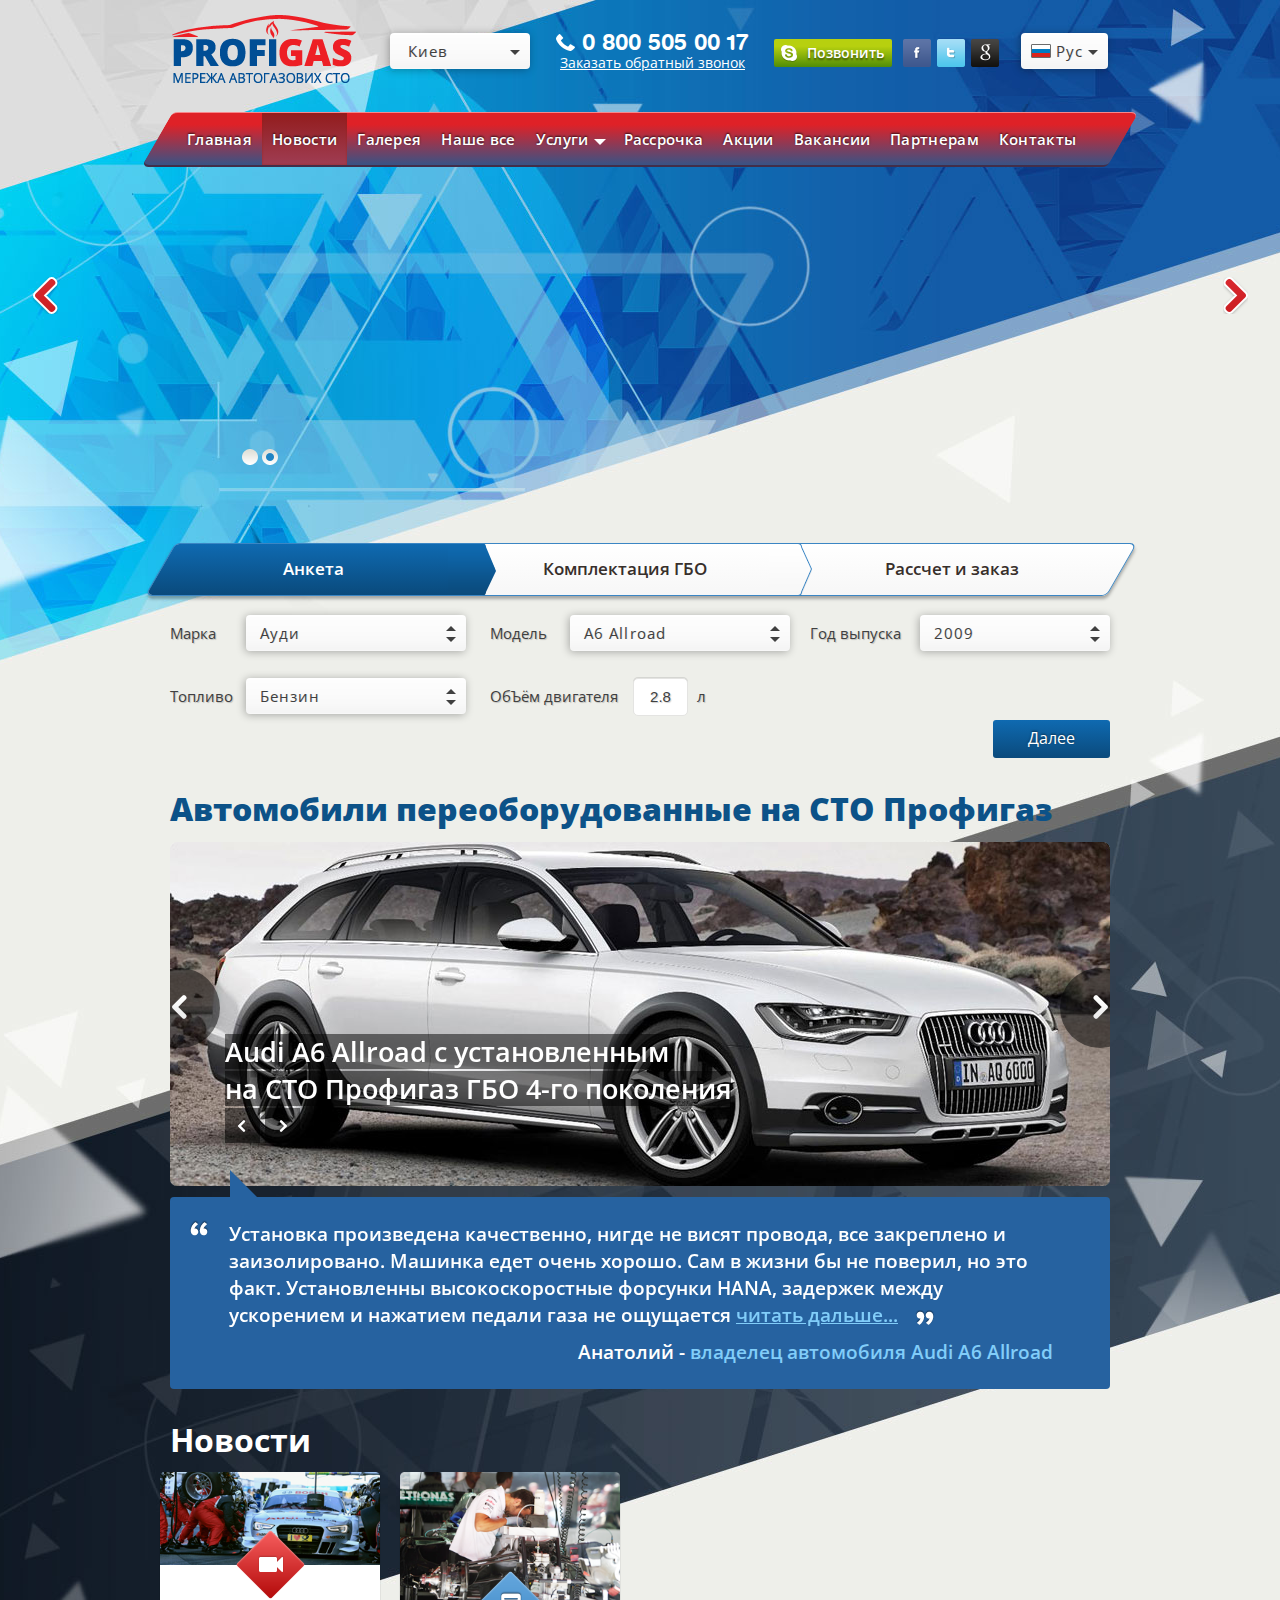
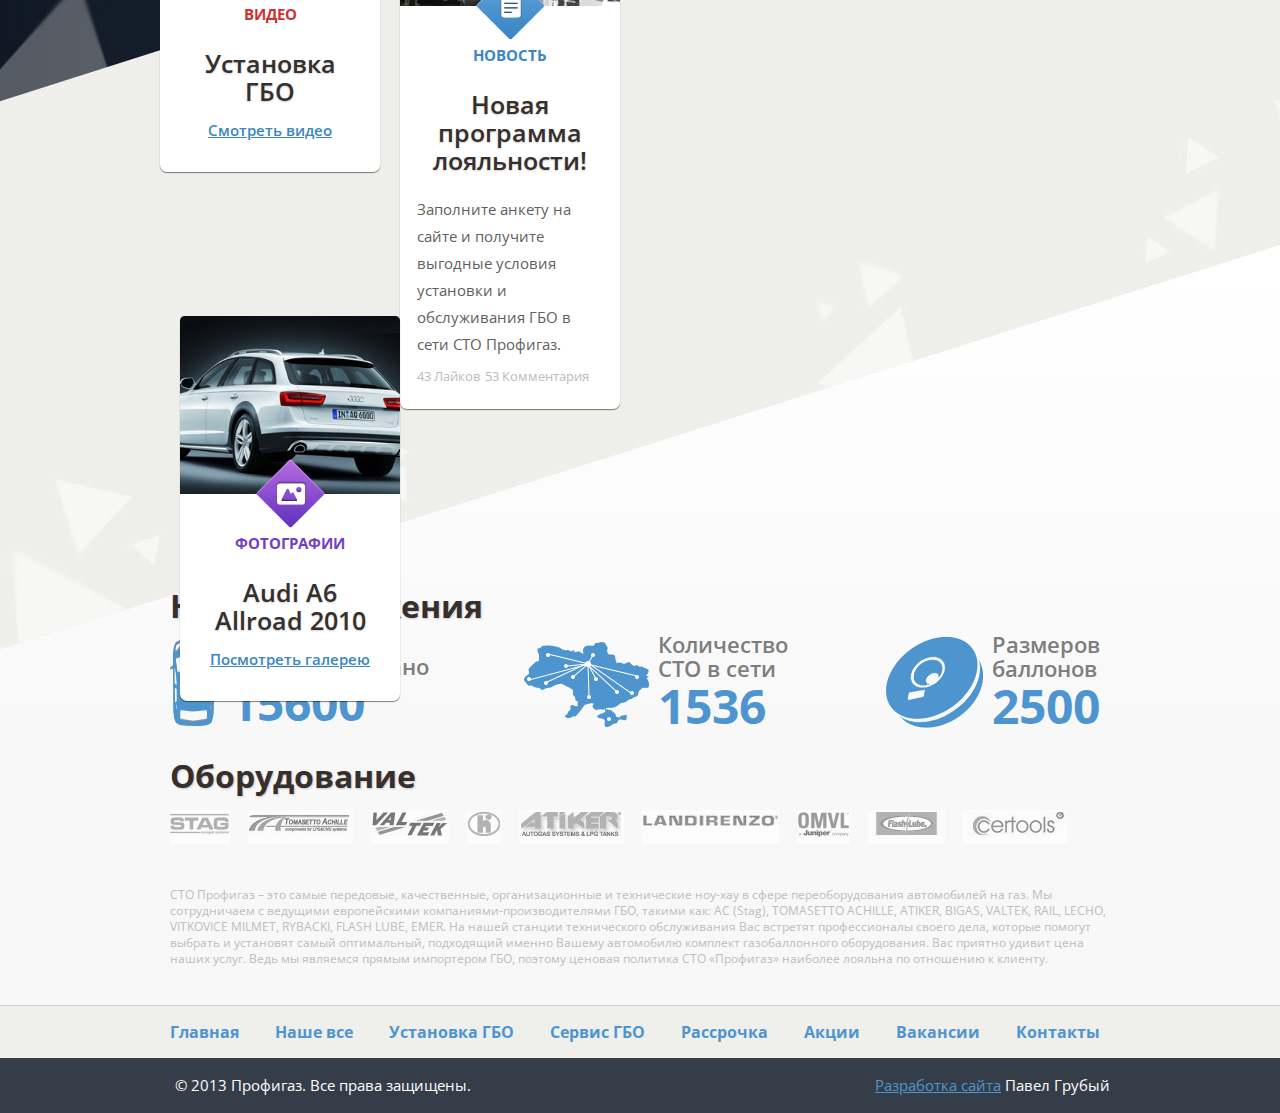
==== commit 7384e7bb: "калькулятор" ====
--- a/index.html
+++ b/index.html
@@ -684,39 +684,39 @@
             <h6 class="title9">Комплектация</h6>
             <div class="grade grade_it_box m_left_zero maxheight">
               <h5 class="generation_title al_left">Эконом</h5>
-              <p class="grade_gen">
-                Заправочный узел<br>
-                Мультиклапан<br>
-                Газовый клапан<br>
-                Редуктор-испаритель<br>
-              </p>
+              <ul class="grade_list">
+                <li class="grade_list_it">Заправочный узел</li>
+                <li class="grade_list_it">Мультиклапан</li>
+                <li class="grade_list_it">Газовый клапан</li>
+                <li class="grade_list_it">Редуктор-испаритель</li>
+              </ul>
               <a href="#" class="cost_btn_lk">Выбрать</a>
             </div>
             <div class="grade grade_it_box maxheight">
               <h5 class="generation_title al_left">Стандарт</h5>
-              <p class="grade_gen">
-                Заправочный узел<br>
-                Мультиклапан<br>
-                Газовый клапан<br>
-                Редуктор-испаритель<br>
-                Электронный дозатор<br>
-                Система лямбда коррекции<br>
-              </p>
+              <ul class="grade_list">
+                <li class="grade_list_it">Заправочный узел</li>
+                <li class="grade_list_it">Мультиклапан</li>
+                <li class="grade_list_it">Газовый клапан</li>
+                <li class="grade_list_it">Редуктор-испаритель</li>
+                <li class="grade_list_it">Электронный дозатор</li>
+                <li class="grade_list_it">Система лямбда коррекции</li>
+              </ul>
               <a href="#" class="cost_btn_lk">Выбрать</a>
             </div>
             <div class="grade grade_it_box maxheight">
               <h5 class="generation_title al_left">Премиум</h5>
-              <p class="grade_gen">
-                аправочный узел<br>
-                Мультиклапан<br>
-                Газовый клапан<br>
-                Редуктор-испаритель<br>
-                Электронный дозатор<br>
-                Система лямбда коррекции<br>
-                Газо-воздушный смеситель<br>
-                Блок отключения форсунок<br>
-                Вакуумный редуктор испаритель<br>
-              </p>
+              <ul class="grade_list">
+                <li class="grade_list_it">Заправочный узел</li>
+                <li class="grade_list_it">Мультиклапан</li>
+                <li class="grade_list_it">Газовый клапан</li>
+                <li class="grade_list_it">Редуктор-испаритель</li>
+                <li class="grade_list_it">Электронный дозатор</li>
+                <li class="grade_list_it">Система лямбда коррекции</li>
+                <li class="grade_list_it">Газо-воздушный смеситель</li>
+                <li class="grade_list_it">Блок отключения форсунок</li>
+                <li class="grade_list_it">Вакуумный редуктор испаритель</li>
+              </ul>
               <a href="#" class="cost_btn_lk">Выбрать</a>
             </div>
           </div>
--- a/css/style.css
+++ b/css/style.css
@@ -595,7 +595,14 @@
       filter: progid:DXImageTransform.Microsoft.gradient( startColorstr='#0a4a7c', endColorstr='#0f6ab1',GradientType=0 ); /* IE6-9 */      
     }
   .type_gas p{padding-top: 20px;}
+  .type_gas label{
+    font-size: 15px;
+    line-height: 15px;
+    font-weight: 600;
+    color: #372f2b;
+  }
   .jq-radio {
+    margin: 0 3px 2px 5px;
     width: 12px;
     height: 12px;
     border: 1px solid #C3C3C3;
@@ -605,6 +612,32 @@
     vertical-align: middle;
     cursor: pointer;
   }
+  .jq-radio.checked .jq-radio__div {
+    width: 6px;
+    height: 6px;
+    margin: 3px 0 0 3px;
+    border-radius: 50%;
+    background: #3376b3;
+  }
+  .jq-checkbox {
+    margin-right: 10px;
+    overflow: visible !important;
+    top: -1px;
+    width: 13px;
+    height: 13px;
+    border: 1px solid #C3C3C3;
+    border-radius: 3px;
+    background: #F6F6F6 url([data-uri]) repeat-x;
+    box-shadow: 0 1px 1px rgba(0,0,0,0.05), inset -1px -1px #FFF, inset 1px -1px #FFF;
+    vertical-align: middle;
+    cursor: pointer;
+  }
+  .jq-checkbox.checked .jq-checkbox__div{
+    width: 18px;
+    height: 13px;
+    background: url(../images/jq-checkbox__div_bg.png) 0 0 no-repeat;
+  }
+
 /*cost_box*/
 
 .cost_btm_n{
@@ -698,14 +731,24 @@
   filter: progid:DXImageTransform.Microsoft.gradient( startColorstr='#e9e9e9', endColorstr='#e0e0e0',GradientType=0 );
 }
 .grade:hover .generation_title{color: #fff;}
-.grade_gen{
-  padding: 15px 20px 38px 20px;
+.grade_gen,.grade_list{
+  padding: 15px 20px 10px 20px;
   font-size: 14px;
-  line-height: 24px;
+  line-height: 18px;
   font-weight: 400;
   color: #8f8f8f;
 }
-.grade:hover .grade_gen{color: #404040;}
+.grade_list{
+  padding: 15px 0 50px 0;
+  line-height: 24px;
+
+}
+  .grade_list_it{
+    border-top: 1px solid #e5e5e5;
+    padding-left: 20px;
+  }
+  .grade_list_it:first-child{border: none;}
+.grade:hover .grade_gen,.grade:hover .grade_list{color: #404040;}
 .grade a{
   font-size: 14px;
   line-height: 18px;
@@ -774,7 +817,7 @@
 }
 .additional_options p{
   padding-left: 20px;
-  line-height: 22px;
+  line-height: 24px;
 }
 .additional_options{
   font-size: 15px;
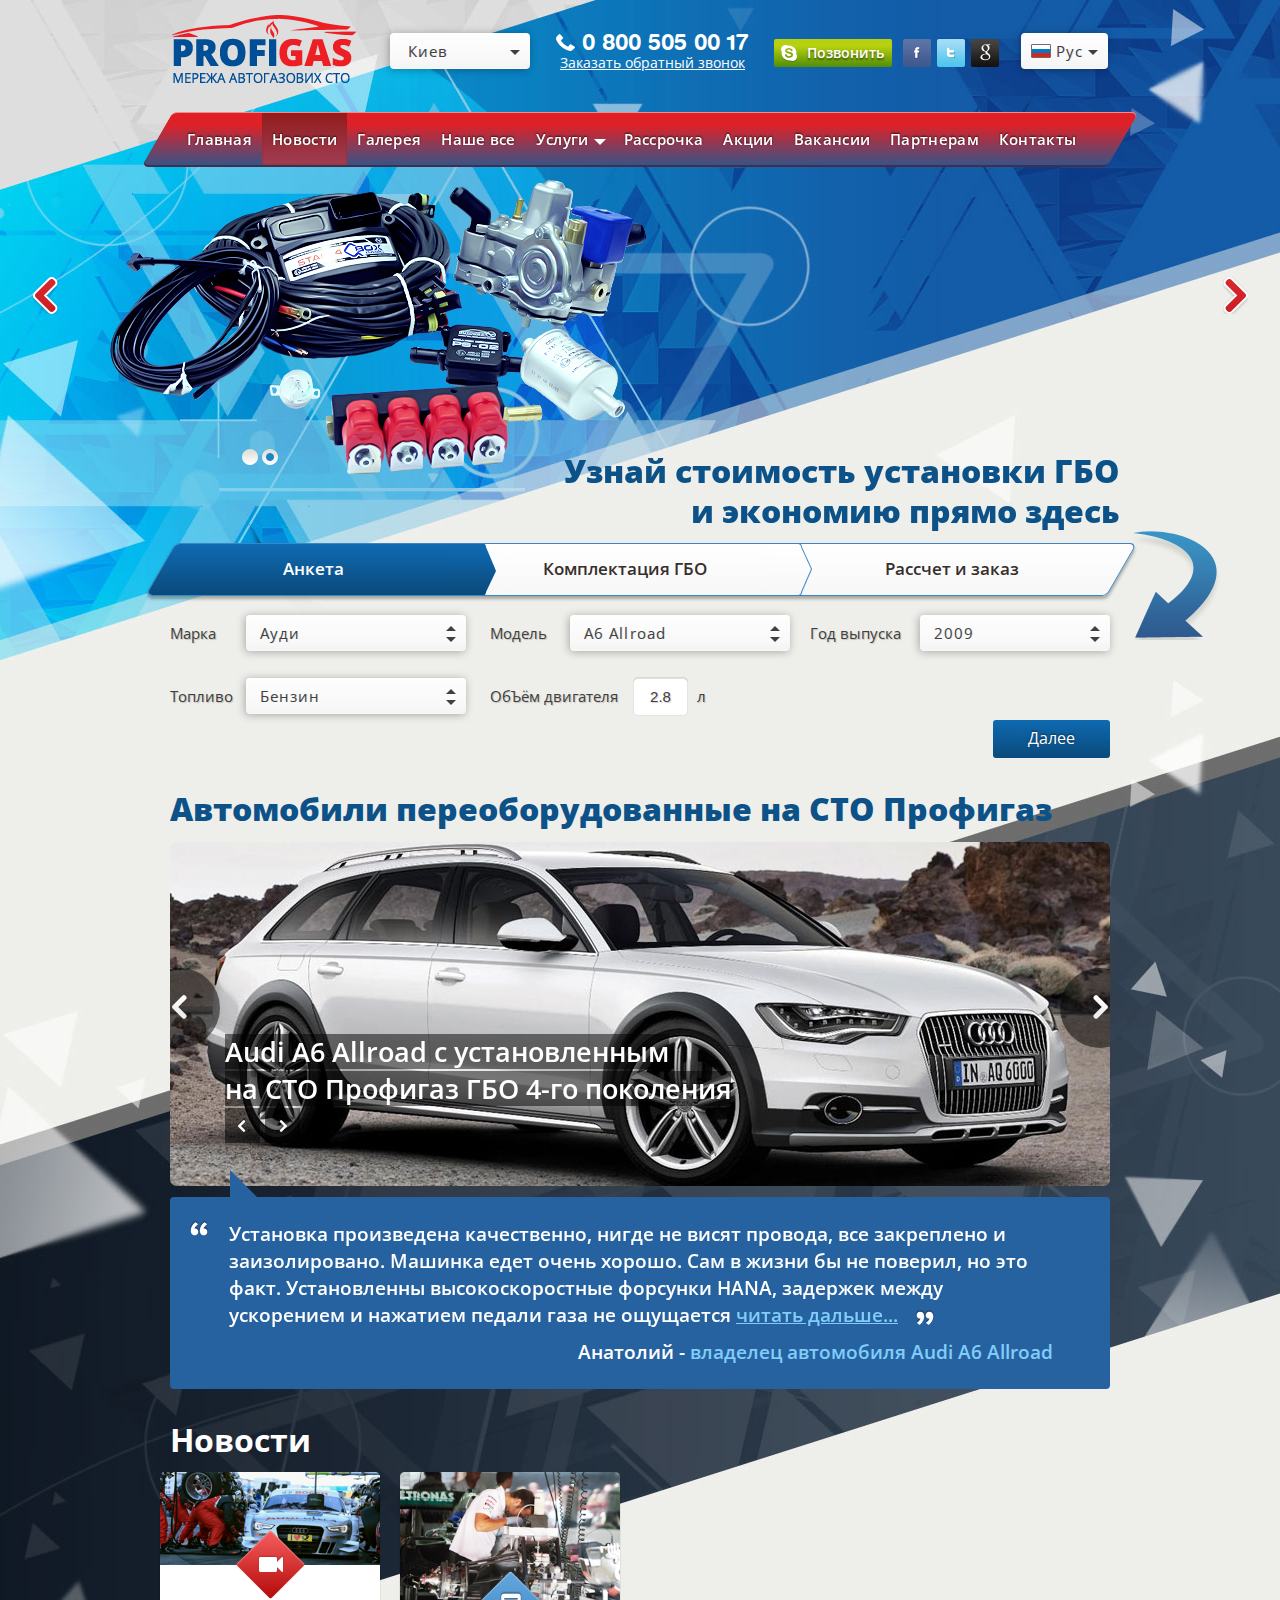
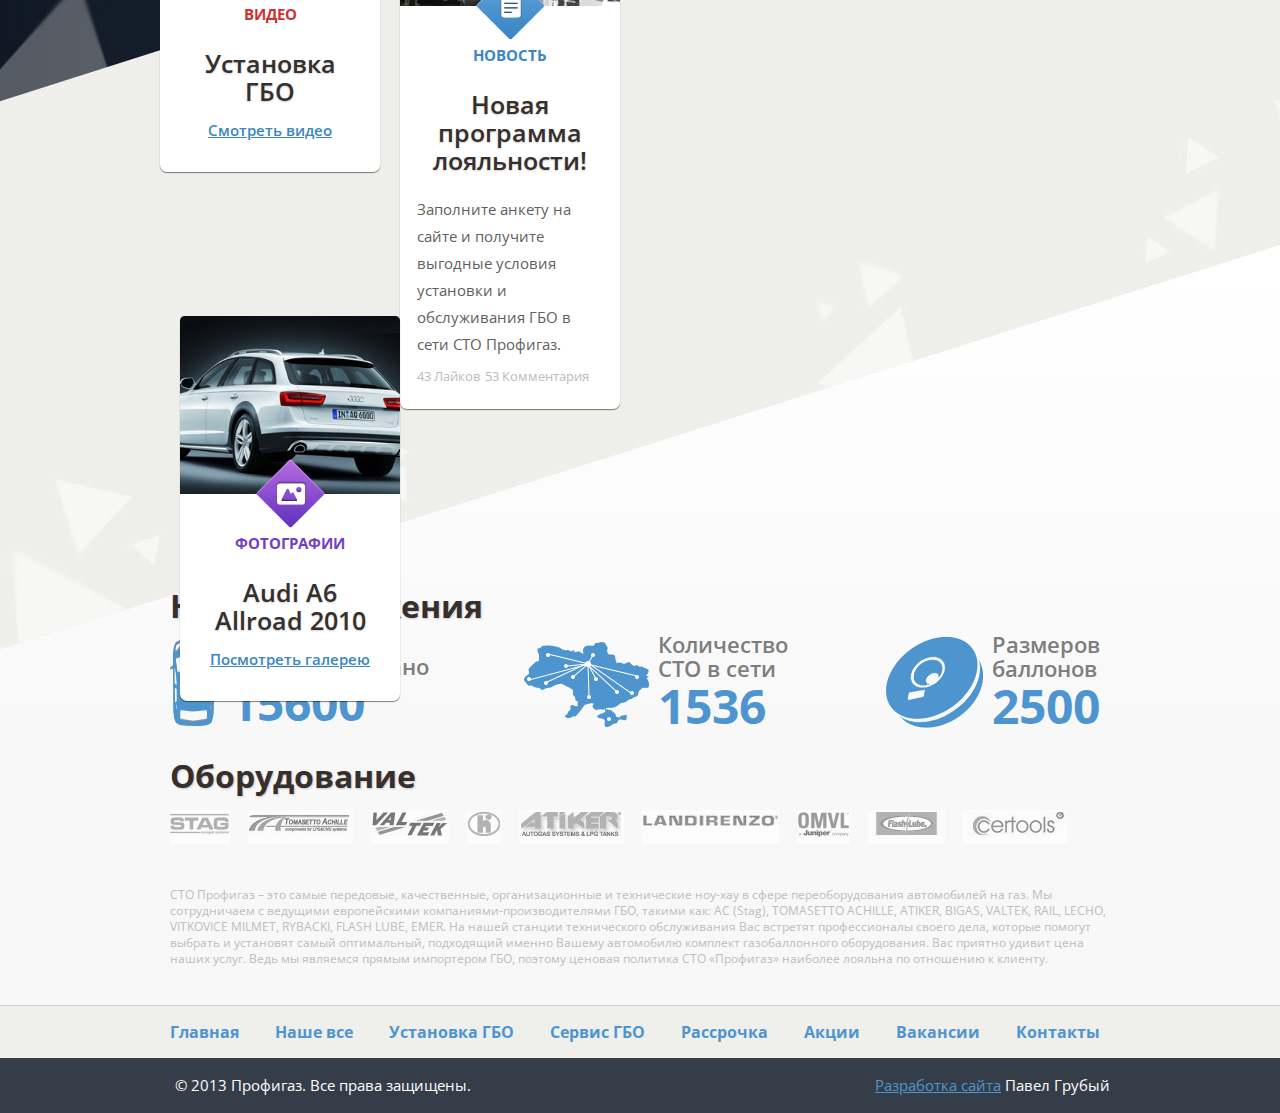
==== commit c736d261: "доработка3" ====
--- a/index.html
+++ b/index.html
@@ -159,6 +159,7 @@
       <div class="clearfix">
         <div class="grid_12">
           <nav>
+            
             <a class="button_nav" href="#javascript;">МЕНЮ</a>
           	<ul class="sf-menu">
               <li class="sf-menu_it"><a class="menu_link" href="index.html">Главная</a></li>
@@ -324,27 +325,6 @@
                       <a href="#" class="slider1_lk1">Перейти на сайт интернет-магазина</a>
                     </div>
                    </div>
-
-                <div class="caption randomrotate fz_24 bl_gray"
-                   data-x="593"
-                   data-y="460"
-                   data-speed="600"
-                   data-start="5300"
-                   data-easing="easeOutExpo"><span class="slider1_it2">Узнай стоимость установки ГБО</span></div>
-
-                <div class="caption randomrotate fz_24 bl_gray"
-                   data-x="720"
-                   data-y="495"
-                   data-speed="600"
-                   data-start="5500"
-                   data-easing="easeOutExpo"><span class="slider1_it2">и экономию прямо здесь</span></div>
-
-                <div class="caption randomrotate fz_24 bl_gray"
-                   data-x="1155"
-                   data-y="508"
-                   data-speed="600"
-                   data-start="6500"
-                   data-easing="easeOutExpo"><img src="images/slider1_img6_arrow.png" alt=""></div>
                 
           </li> 
 
@@ -484,27 +464,6 @@
                       <a href="#" class="slider1_lk1">Перейти на сайт интернет-магазина</a>
                     </div>
                    </div>
-
-                <div class="caption randomrotate fz_24 bl_gray"
-                   data-x="593"
-                   data-y="460"
-                   data-speed="600"
-                   data-start="5300"
-                   data-easing="easeOutExpo"><span class="slider1_it2">Узнай стоимость установки ГБО</span></div>
-
-                <div class="caption randomrotate fz_24 bl_gray"
-                   data-x="720"
-                   data-y="495"
-                   data-speed="600"
-                   data-start="5500"
-                   data-easing="easeOutExpo"><span class="slider1_it2">и экономию прямо здесь</span></div>
-
-                <div class="caption randomrotate fz_24 bl_gray"
-                   data-x="1155"
-                   data-y="508"
-                   data-speed="600"
-                   data-start="6500"
-                   data-easing="easeOutExpo"><img src="images/slider1_img6_arrow.png" alt=""></div>
                 
           </li> 
 
@@ -519,6 +478,11 @@
   <section id="content">
     
   <div class="container_12">
+    <div class="p_rel">
+      <span class="slider1_it2 p_abs">Узнай стоимость установки ГБО</span>
+      <span class="slider1_it3 p_abs">и экономию прямо здесь</span>
+      <img class="cost_box_pointer p_abs" src="images/slider1_img6_arrow.png" alt="">
+    </div>
     <div id="demoTab" class="cost_box">
       <ul class="cost_menu clearfix cost_box_tab resp-tabs-list">
         <li class="cost_it">
@@ -729,7 +693,9 @@
               <span class="payment_cost">10000</span>
               <b class="payment_currency">грн</b>
               <form class="additional_options" action="">
-                <lable><input type="checkbox">Дополнительные опции</lable><br>
+                <div>
+                  <label for=""><input type="checkbox">Дополнительные опции</lable>
+                </div>
                 <p>
                   <label for=""><input type="checkbox">Слив бензина</label><br>
                   <label for=""><input type="checkbox">Мутная жидкость</label><br>
--- a/css/style.css
+++ b/css/style.css
@@ -60,12 +60,12 @@
 
 }
 /*----------------------> Basic Classes <------------------*/
-.reg {text-transform:uppercase !important;}
-.f_left {float:left !important;}
-.f_right {float:right !important;}
-.al_right {text-align:right !important;}
-.al_left {text-align:left !important;}
-.al_center {text-align:center !important;}
+.reg {text-transform:uppercase;}
+.f_left {float:left;}
+.f_right {float:right;}
+.al_right {text-align:right;}
+.al_left {text-align:left;}
+.al_center {text-align:center;}
 
 .it{font-style:italic}
 .let{letter-spacing:-1px}
@@ -468,6 +468,22 @@
 #content {padding:0px 0px 0px 0px;z-index: 99; position: relative;}
 .cont_pad{padding:0 0 0 0 !important;}
 .cost_box{padding-bottom: 33px;}
+  .slider1_it2,.slider1_it3{
+    width: 650px;
+    height: 40px;
+    top: -50px;
+    right: 0;
+    text-align: right;
+    font-size: 32px;
+    line-height: 36px;
+    font-weight: 800;
+    color: #0c5288;
+  }
+  .cost_box_pointer{
+    top: -15px;
+    right: -100px;
+  }
+  .slider1_it2{top: -90px;}
 .cost_box_tab{
   width: 100%;
   border: 1px solid #3b86c4;
--- a/css/responsive.css
+++ b/css/responsive.css
@@ -6,6 +6,7 @@
 .grade_lk{font-size: 13px;}
 h1.logo{width: 100%;text-align: center;}
 .sf-menu:after{width: 778px;}
+.additional_options{font-size: 13px;}
 
 .breadcrumbs{padding-bottom: 25px;}
 .breadcrumbs_it{
@@ -41,7 +42,7 @@
 .menu_link{font-size: 13px;padding: 8px 6px;}
 .sf-with-ul{padding-right: 20px;}
 .cost_it_second,.cost_it{width: 256px;}
-.cost_it_last{width: 254px;}
+.cost_it_last{width: 256px;}
 .cost_btm{float: left;}
 .list1{text-align: center;}
 	.list1 img{float: none;}
@@ -157,7 +158,7 @@
 	}
 #dd2, #dd3, #dd4, #dd5{margin: 0;}
 .box2{margin-bottom: 5px;}
-.cost_btm,.cost_btm_n{float: none;}
+.cost_btm{float: right;}
 .title1 a{font-size: 26px;}
 .baner{display: none;}
 .quote_box{
@@ -281,4 +282,7 @@
 	.banner_box .calculator_lk{margin-right: 0;}
 
 .elaboration,.payment_lk{float: none;}
+.title9{float: none; line-height: 22px;}
+.gen_but{height: 47px;float: none;}
+#dd6, #dd7{width: auto;}
 }--- a/rs-plugin/css/settings.css
+++ b/rs-plugin/css/settings.css
@@ -69,14 +69,9 @@
 	font-size: 17px;
 	line-height: 1em;
 	font-weight: 500;
-	color: #fff;
-}
-.slider1_it2{
-	font-size: 32px;
-	line-height: 36px;
-	font-weight: 800;
-	color: #0c5288;
-}
+	color: #fff !important;
+}
+
 
 .slider1_box1{
 	width: 473px;
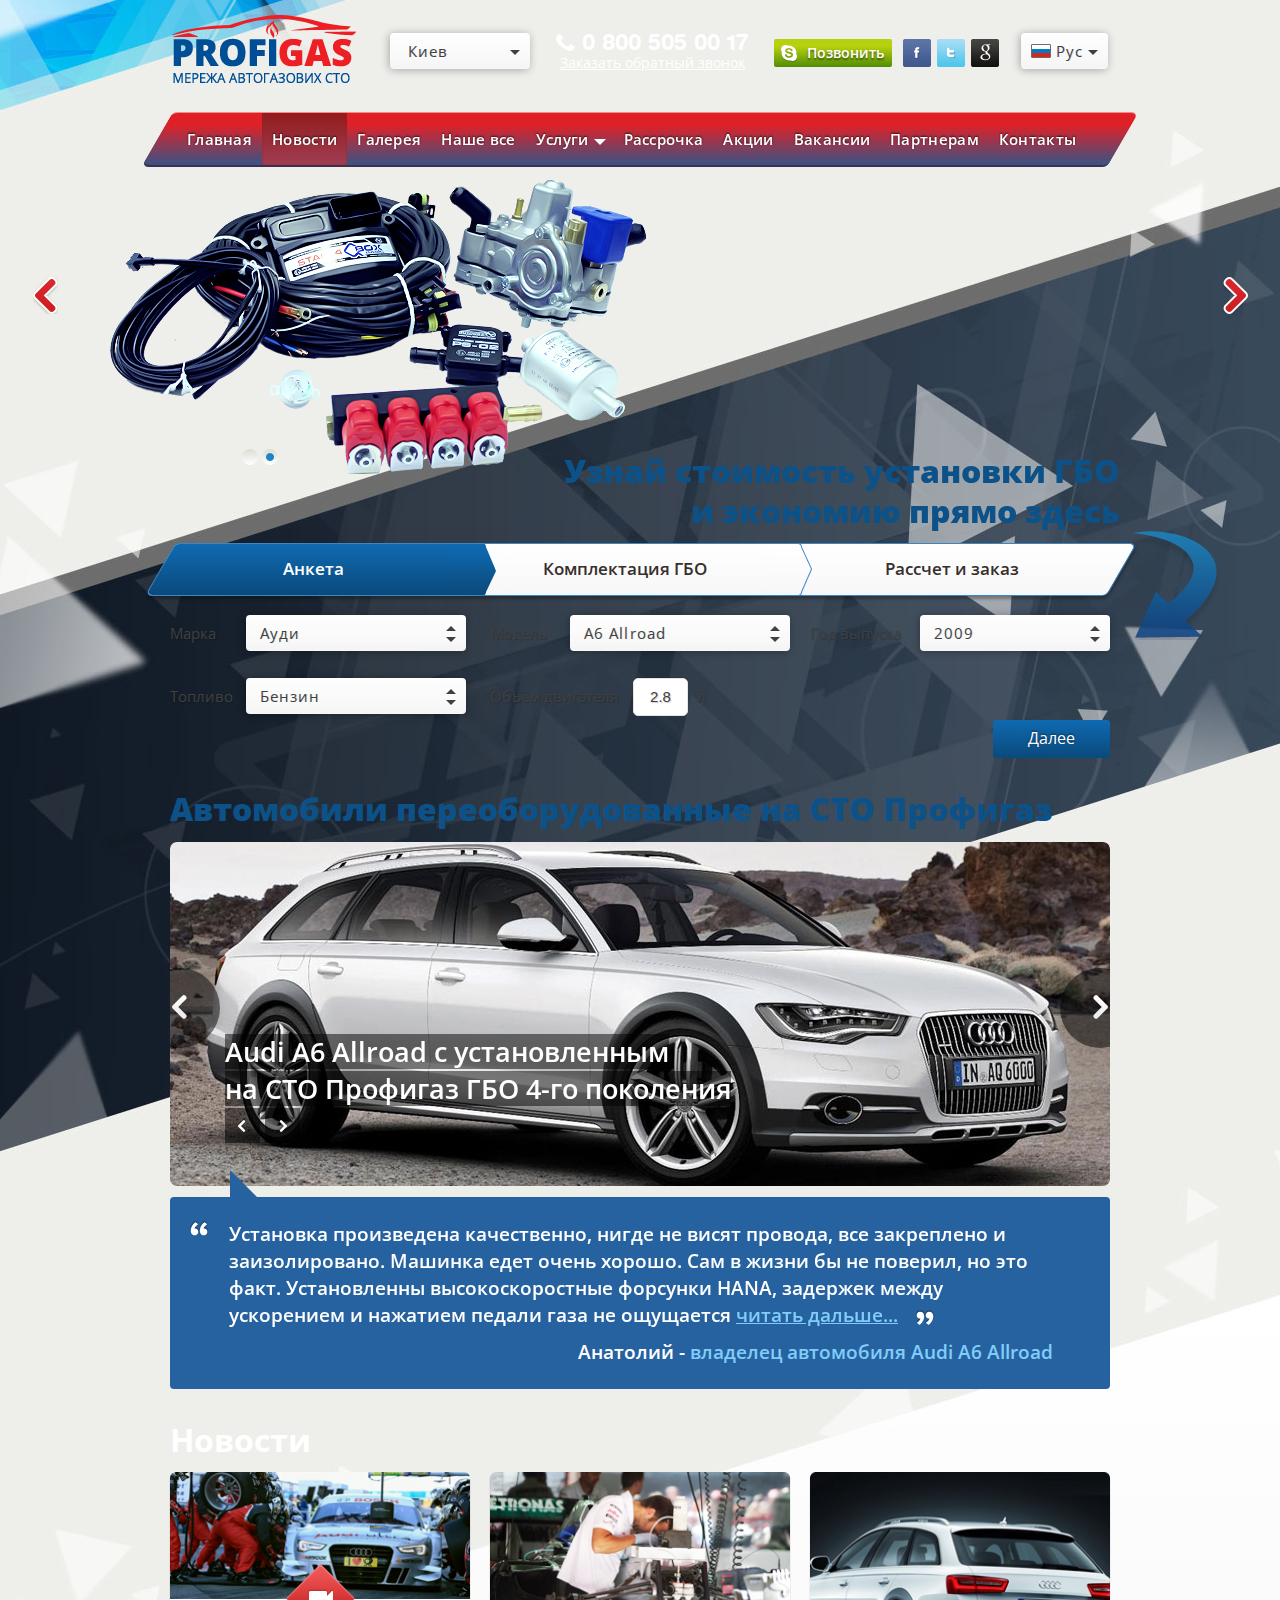
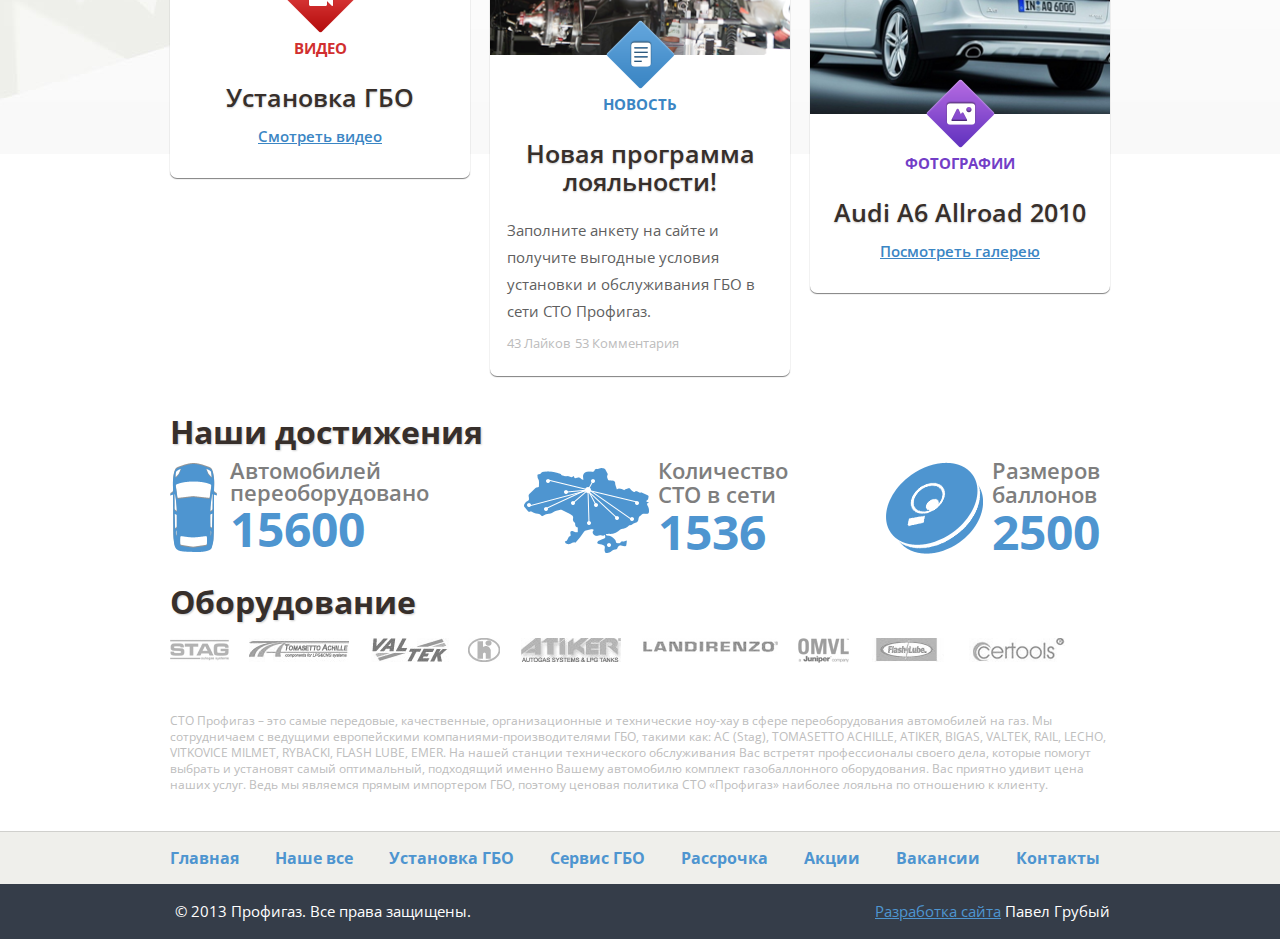
==== commit 49cef9a6: "add news" ====
--- a/index.html
+++ b/index.html
@@ -17,12 +17,13 @@
    <script src="js/modernizr.custom.79639.js"></script>
    <script src="js/easyResponsiveTabs.js"></script>
    <script src="js/jquery.equalheights.js"></script>
-   <script src="js/masonry.pkgd.min.js"></script>
+   <script src="js/jquery.isotope.min.js"></script>
    <script src="js/jquery.cycle2.js"></script>
    <script src="js/jquery.formstyler.min.js"></script>
    <script src="rs-plugin/js/jquery.themepunch.revolution.min.js"></script>
 	 <script src="js/script.js"></script>
-	 <script>      
+	 <script>
+
 		  $(window).load(function() {
 				$('.flexslider').flexslider({
 				  animation: "slide",
@@ -30,6 +31,7 @@
 				});
         
         $('input, select').styler();
+
         $(".button_nav").click(function() {
           $(".sf-menu").slideToggle();
         })
@@ -89,15 +91,66 @@
        var dd = new DropDown( $('#dd6') );
        var dd = new DropDown( $('#dd7') );
 
+        
        $("#demoTab").easyResponsiveTabs({
             type: 'default', //Types: default, vertical, accordion           
             width: 'auto', //auto or any custom width
             fit: true,   // 100% fits in a container
             activate: function() {} // Callback function, gets called if tab is switched
         });
+
+        var $container = $('#container');
+        $(window).resize(function(){
+          $container.isotope({
+            itemSelector : '.news_it'
+          });
+        })
       
 });
+
     </script>
+    <!-- <script>
+        $(function(){
+        
+        var $container = $('#container');
+
+        $container.isotope({
+          itemSelector : '.element'
+        });
+        
+        
+        var $optionSets = $('#options .option-set'),
+            $optionLinks = $optionSets.find('a');
+
+        $optionLinks.click(function(){
+          var $this = $(this);
+          // don't proceed if already selected
+          if ( $this.hasClass('selected') ) {
+            return false;
+          }
+          var $optionSet = $this.parents('.option-set');
+          $optionSet.find('.selected').removeClass('selected');
+          $this.addClass('selected');
+    
+          // make option object dynamically, i.e. { filter: '.my-filter-class' }
+          var options = {},
+              key = $optionSet.attr('data-option-key'),
+              value = $this.attr('data-option-value');
+          // parse 'false' as false boolean
+          value = value === 'false' ? false : value;
+          options[ key ] = value;
+          if ( key === 'layoutMode' && typeof changeLayoutMode === 'function' ) {
+            // changes in layout modes need extra logic
+            changeLayoutMode( $this, options )
+          } else {
+            // otherwise, apply new options
+            $container.isotope( options );
+          }
+          
+          return false;
+
+        });
+    </script> -->
 	<!--[if lt IE 8]>
    <div style=' clear: both; text-align:center; position: relative;'>
      <a href="http://windows.microsoft.com/en-US/internet-explorer/products/ie/home?ocid=ie6_countdown_bannercode">
@@ -108,6 +161,10 @@
     <!--[if lt IE 9]>
    	<script src="js/html5.js"></script>
     	<link rel="stylesheet" type="text/css" media="screen" href="css/ie.css">
+    <![endif]-->
+    <!--[if IE 9]>
+    <script src="js/html5.js"></script>
+      <link rel="stylesheet" type="text/css" media="screen" href="css/ie9.css">
     <![endif]-->
 </head>
 <body class="main">
@@ -163,7 +220,7 @@
             <a class="button_nav" href="#javascript;">МЕНЮ</a>
           	<ul class="sf-menu">
               <li class="sf-menu_it"><a class="menu_link" href="index.html">Главная</a></li>
-              <li class="current sf-menu_it"><a class="menu_link" href="#">Новости</a></li>
+              <li class="current sf-menu_it"><a class="menu_link" href="news.html">Новости</a></li>
               <li class="sf-menu_it"><a class="menu_link" href="gallery.html">Галерея</a></li>
               <li class="sf-menu_it"><a class="menu_link" href="about.html">Наше все</a></li>
               <li class="sf-menu_it"><a class="menu_link" href="#">Услуги</a>
@@ -791,42 +848,39 @@
         </div>
       </div>
     </div>
-    <div class="news_box">
-      <h3 class="title2"><a href="">Новости</a></h3>
-      <div class="clearfix js-masonry"
-  data-masonry-options='{ "columnWidth": 220, "itemSelector": ".news_it" }'>
-        <div class="news_it">
-          <figure class="video p_rel">
-            <img src="images/video_img.png" alt="">
-            <a href="#" class="p_abs news_icon video_ic">ВИДЕО</a>
-          </figure>
-          <div class="news_cont">
-            <h4 class="title3">Установка ГБО</h4>
-            <a href="#" class="news_lk">Смотреть видео</a>
-          </div>
-        </div>
-        <div class="news_it">
-          <figure class="news p_rel">
-            <img src="images/news_img.png" alt="">
-            <a href="#" class="p_abs news_icon news_ic">НОВОСТЬ</a>
-          </figure>
-          <div class="news_cont">
-            <h4 class="title3">Новая программа лояльности!</h4>
-            <p>Заполните анкету на сайте и получите выгодные условия установки и обслуживания ГБО в сети СТО Профигаз.<br>
-              <span class="likes">43 Лайков</span><span class="comtnts">53 Комментария</span>
-            </p>
-            
-          </div>
-        </div>
-        <div class="news_it">
-          <figure class="photo p_rel">
-            <img src="images/photo_img.png" alt="">
-            <a href="#" class="p_abs news_icon photo_ic">ФОТОГРАФИИ</a>
-          </figure>
-          <div class="news_cont">
-            <h4 class="title3">Audi A6 Allroad 2010</h4>
-            <a href="#" class="news_lk">Посмотреть галерею</a>
-          </div>
+    <h3 class="title2"><a href="news.html">Новости</a></h3>
+    <div id="container" class="news_box clearfix">
+      <div class="element news_it video_class">
+        <figure class="video p_rel">
+          <img src="images/video_img.png" alt="">
+          <a href="#" class="p_abs news_icon video_ic">ВИДЕО</a>
+        </figure>
+        <div class="news_cont">
+          <h4 class="title3">Установка ГБО</h4>
+          <a href="#" class="news_lk">Смотреть видео</a>
+        </div>
+      </div>
+      <div class="element news_it news_class">
+        <figure class="news p_rel">
+          <img src="images/news_img.png" alt="">
+          <a href="#" class="p_abs news_icon news_ic">НОВОСТЬ</a>
+        </figure>
+        <div class="news_cont">
+          <h4 class="title3">Новая программа лояльности!</h4>
+          <p>Заполните анкету на сайте и получите выгодные условия установки и обслуживания ГБО в сети СТО Профигаз.<br>
+            <span class="likes">43 Лайков</span><span class="comtnts">53 Комментария</span>
+          </p>
+          
+        </div>
+      </div>
+      <div class="element news_it photo_class">
+        <figure class="photo p_rel">
+          <img src="images/photo_img.png" alt="">
+          <a href="#" class="p_abs news_icon photo_ic">ФОТОГРАФИИ</a>
+        </figure>
+        <div class="news_cont">
+          <h4 class="title3">Audi A6 Allroad 2010</h4>
+          <a href="#" class="news_lk">Посмотреть галерею</a>
         </div>
       </div>
     </div>
@@ -939,6 +993,12 @@
   <script>
         $(document).ready(function() {
 
+        var $container = $('#container');
+        $(window).resize(function(){
+          $container.isotope({
+            itemSelector : '.element'
+          });
+        })
           var api = $('.fullwidthbanner').revolution(
             {
               delay:9000,
--- a/css/style.css
+++ b/css/style.css
@@ -14,14 +14,14 @@
   font-size:15px;
   line-height: 27px;
   color:#5f5f5f;
-  background: #f8f8f8 url(../images/body_bg.jpg) center 0 no-repeat;
+  background: #fff url(../images/body_bg.jpg) center -550px no-repeat;
   -webkit-text-size-adjust: none;
 }
 body.gallery_page{
   background: #f8f8f8 url(../images/body_bg2.jpg) center 0 no-repeat;
 }
-body.gallery_main,body.GBO_integration{
-  background: #f8f8f8 url(../images/body_bg_gallery.jpg) center 0 no-repeat;
+body.gallery_main{
+  background: #f8f8f8 url(../images/body_bg.jpg) center -200px no-repeat;
 }
 body.gallery_page1{
   background: #f8f8f8 url(../images/body_bg3.jpg) center 0 no-repeat;
@@ -29,6 +29,9 @@
 body.about{
   background: #f8f8f8 url(../images/body_about.jpg) center 0 no-repeat;
 }
+body.GBO_integration{}
+body.news_page{}
+
 /*----------------------> Links And buttons <------------------*/
 a {
   color:#;
@@ -947,8 +950,8 @@
 /*new*/
 .news_it{
   float: left;
-  width: 220px;
-  margin: 14px 0px 0 20px;
+  width: 300px;
+  margin: 14px 10px 0 10px;
   background: #fff;
   -webkit-border-radius: 7px;
   -moz-border-radius: 7px;
@@ -956,7 +959,6 @@
   text-align: center;
   box-shadow: 0 1px 1px rgba(0,0,0,0.5);
 }
-.news_it:first-child{margin-left: 0;}
 .news_icon{
   padding-top: 77px;
   text-align: center;
@@ -968,6 +970,7 @@
   font-size: 15px;
   line-height: 1em;
   font-weight: 700;
+  text-decoration: none;
 }
 .photo_ic{background: url(../images/news_icon3.png) center 0 no-repeat;color: #733ec7;}
 .news_ic{background: url(../images/news_icon2.png) center 0 no-repeat;color: #3b86c4;}
@@ -1587,7 +1590,7 @@
   color:#fff;
   font-weight: 700;
 }
-.title2 a{color: #fff;}
+.title2 a{color: #fff;text-decoration: none;}
 .title3{
   font-size: 25px;
   line-height: 28px;
--- a/css/responsive.css
+++ b/css/responsive.css
@@ -4,7 +4,7 @@
 body.main #content{margin-top: 10px;}
 .fullwidthbanner-container{position: relative;}
 .grade_lk{font-size: 13px;}
-h1.logo{width: 100%;text-align: center;}
+h1.logo{width: 100%;text-align: center; float: none;}
 .sf-menu:after{width: 778px;}
 .additional_options{font-size: 13px;}
 
@@ -68,6 +68,14 @@
 .box3{width: 644px;}
 .gallery_car_it1{margin: 0 7px 14px 7px !important;}
 .GBO_title{font-size: 16px;}
+.news_it{width: 236px;}
+#options{bottom: 19px;}
+.filter_lk{padding: 4px 23px 5px 23px;}
+.filter_title{padding-top: 4px;}
+.grade{width: 314px; margin-left: 10px;}
+.title9{width: 120px;}
+.grade_it_box{width: 206px;}
+
 }
 
 @media only screen and (max-width: 767px) {
@@ -82,6 +90,7 @@
  nav{
  	padding: 10px 0;
  	margin: 0;
+ 	z-index: 1;
  }
  .menu_link{font-size: 20px;}
  .footer_menu{text-align: center;}
@@ -135,9 +144,9 @@
 		border-radius: 4px;
 	}
 	[aria-controls="tab_item-2"]{
-		-webkit-border-radius: 2px 2px 100px 100px;
-		-moz-border-radius: 2px 2px 100px 100px;
-		border-radius: 2px 2px 100px 100px;
+		-webkit-border-radius: 3px;
+		-moz-border-radius: 3px;
+		border-radius: 3px;
 	}
 		.cost_lk{
 			text-align: center;
@@ -157,7 +166,7 @@
 		margin: 25px 0 10px 0px;
 	}
 #dd2, #dd3, #dd4, #dd5{margin: 0;}
-.box2{margin-bottom: 5px;}
+.box2{margin-bottom: 10px;}
 .cost_btm{float: right;}
 .title1 a{font-size: 26px;}
 .baner{display: none;}
@@ -239,6 +248,20 @@
 	 .mini_calculator{margin-top: 25px !important;}
 	 	.banner_box .calculator_lk{margin-right: 50px;padding-left: 30px;}
 .list2{padding-bottom: 0;}
+#options{left: 13px;bottom: 0;}
+	.news_it{width: 100%; margin-left: 0; margin-right:0;float: none;}
+	.filter_it{background: none;}
+	.filter_it:hover, .option-set .active{background: none;}
+		.filter_lk{
+			padding: 0;
+		}
+		.filter_it:hover .filter_lk,.option-set .active .filter_lk{color: #000;} 
+		.filter_title{padding: 0;}
+.grade_box{margin-left: 0;}
+.resp-tab-content-active {
+    padding: 20px;
+    background: #fff;
+}
 
 }
 
@@ -263,11 +286,14 @@
 
  .demo,.demo1{
  	height: 54px;
- 	display: inline-block;
+ 	display: block;
  	float: none;
  }
+ .wrapper-dropdown-3,#dd1{width: auto;}
+ #dd{z-index: 99992;}
  .tel_box,.social{float: none;}
- .social{margin-top: 10px;}
+ .tel_box{width: auto;text-align: center;margin-top: 0;}
+ .social{margin-top: 10px; padding-right: 0;text-align: center;}
 .cost_inp[type=text]{margin-left: 98px;}
  .quote_box{display: none;}
  .gallery_box{text-align: center;}
@@ -285,4 +311,6 @@
 .title9{float: none; line-height: 22px;}
 .gen_but{height: 47px;float: none;}
 #dd6, #dd7{width: auto;}
+#options{bottom: -45px;}
+body.news_page section#content{margin-top: 45px;}
 }--- a/css/ie9.css
+++ b/css/ie9.css
@@ -0,0 +1,2 @@
+.cost_it:hover, .resp-tab-active, .grade:hover .generation_title{filter: none;}
+.cost_it:hover .cost_lk:after, .resp-tab-active .cost_lk:after{background-image: url(../images/cost_it_hover_ie9.png) 0 0 no-repeat;}